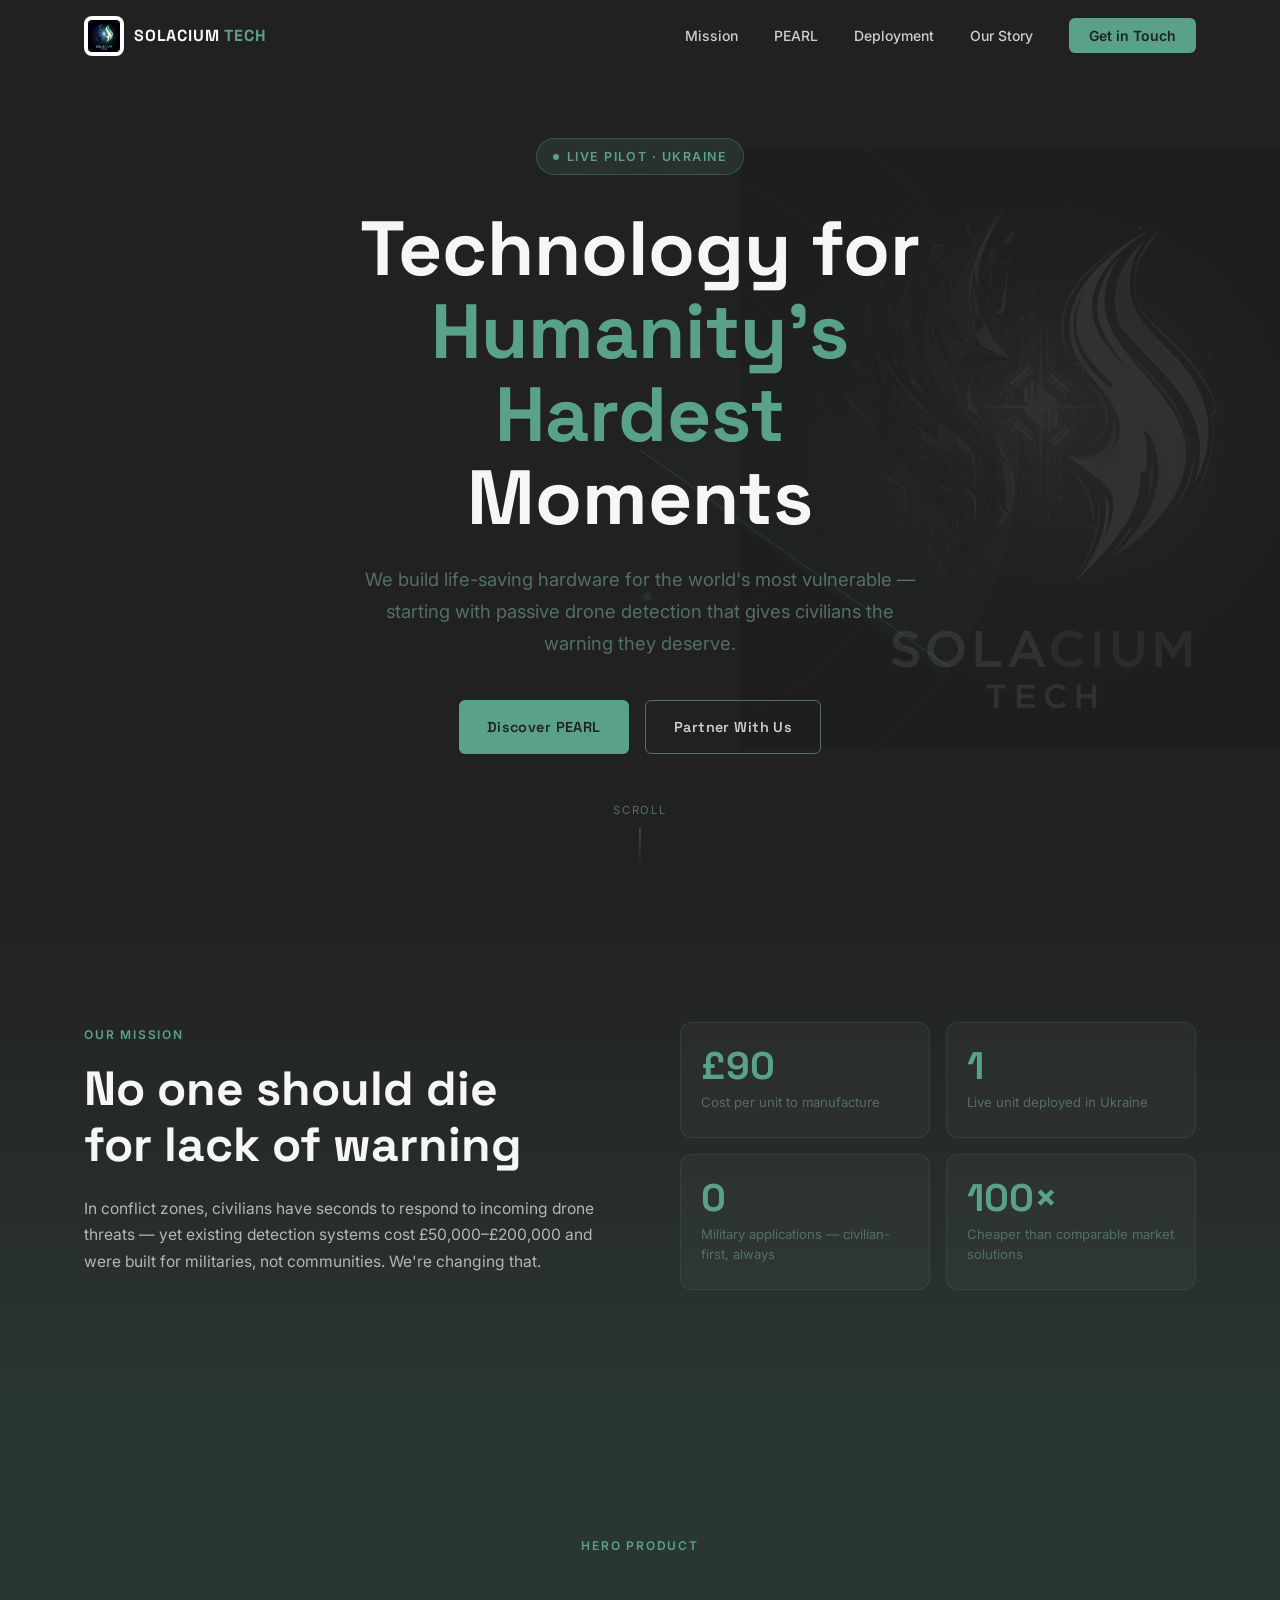
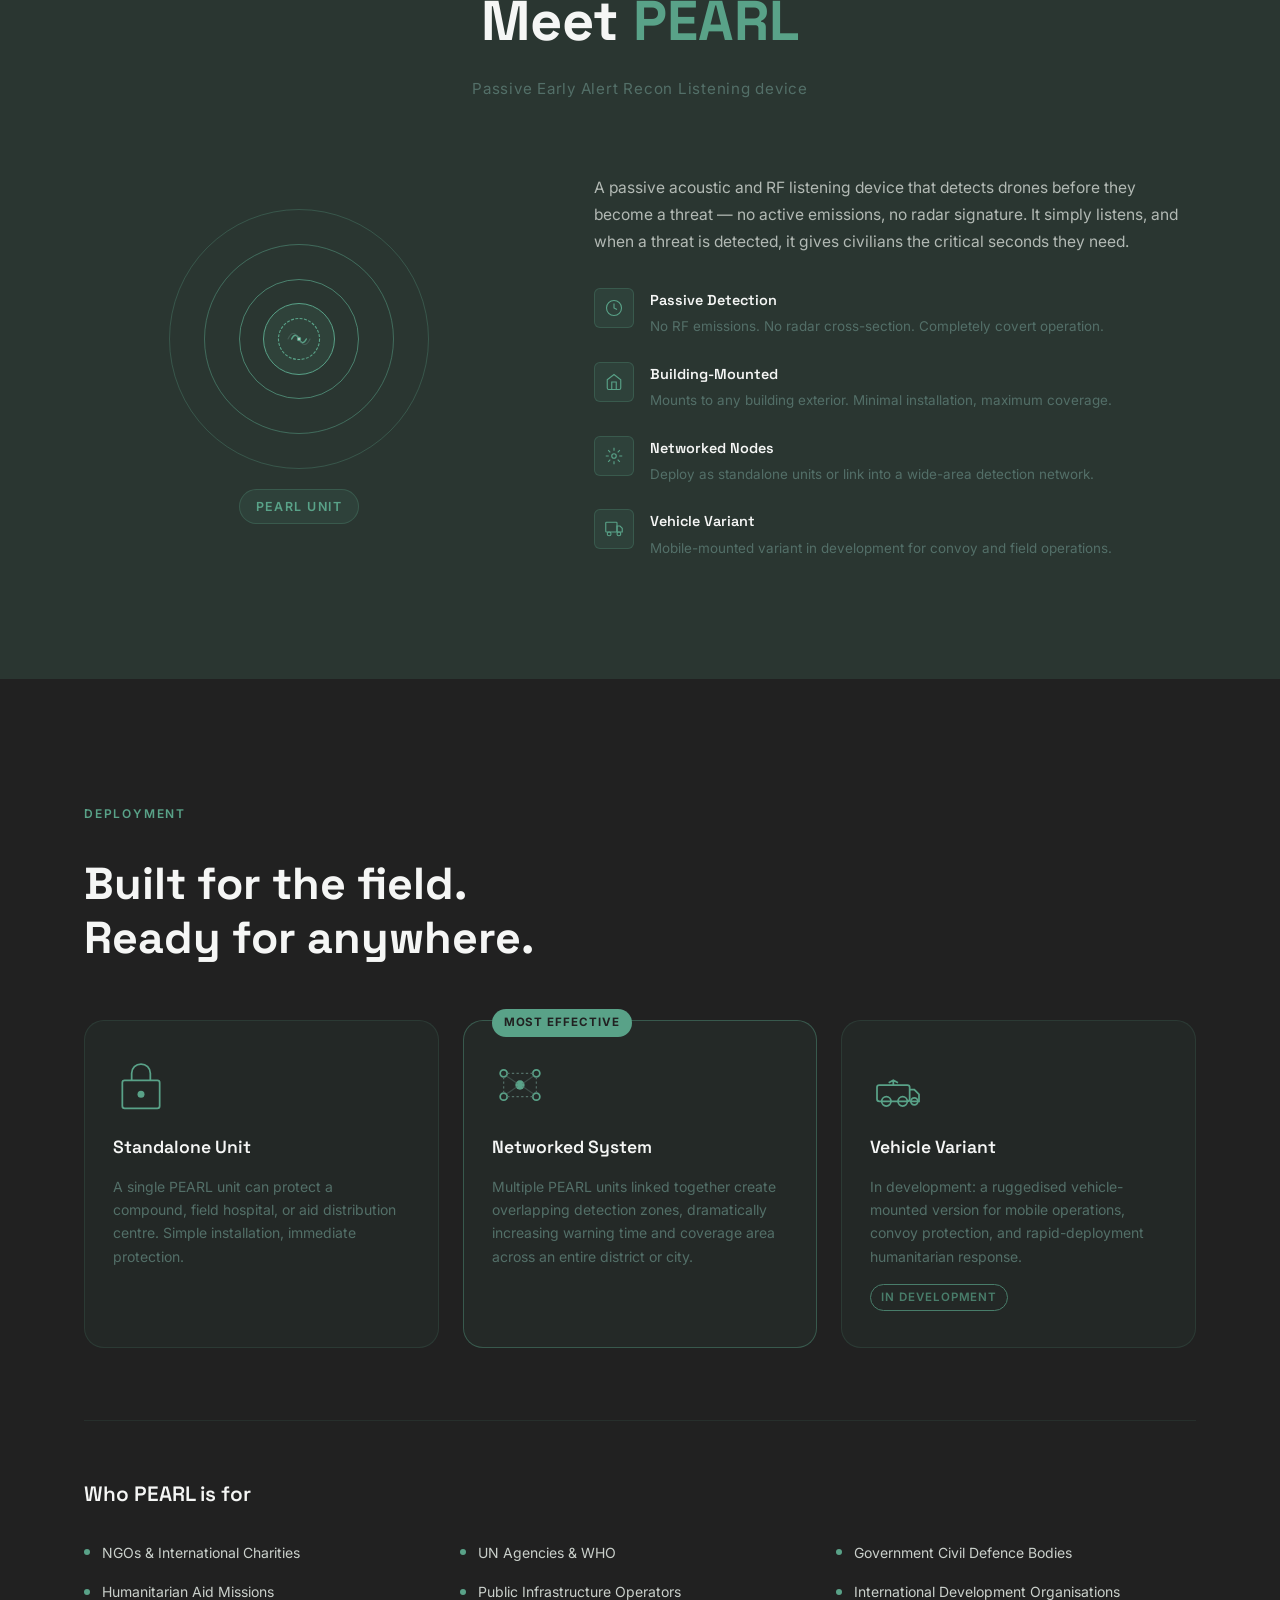
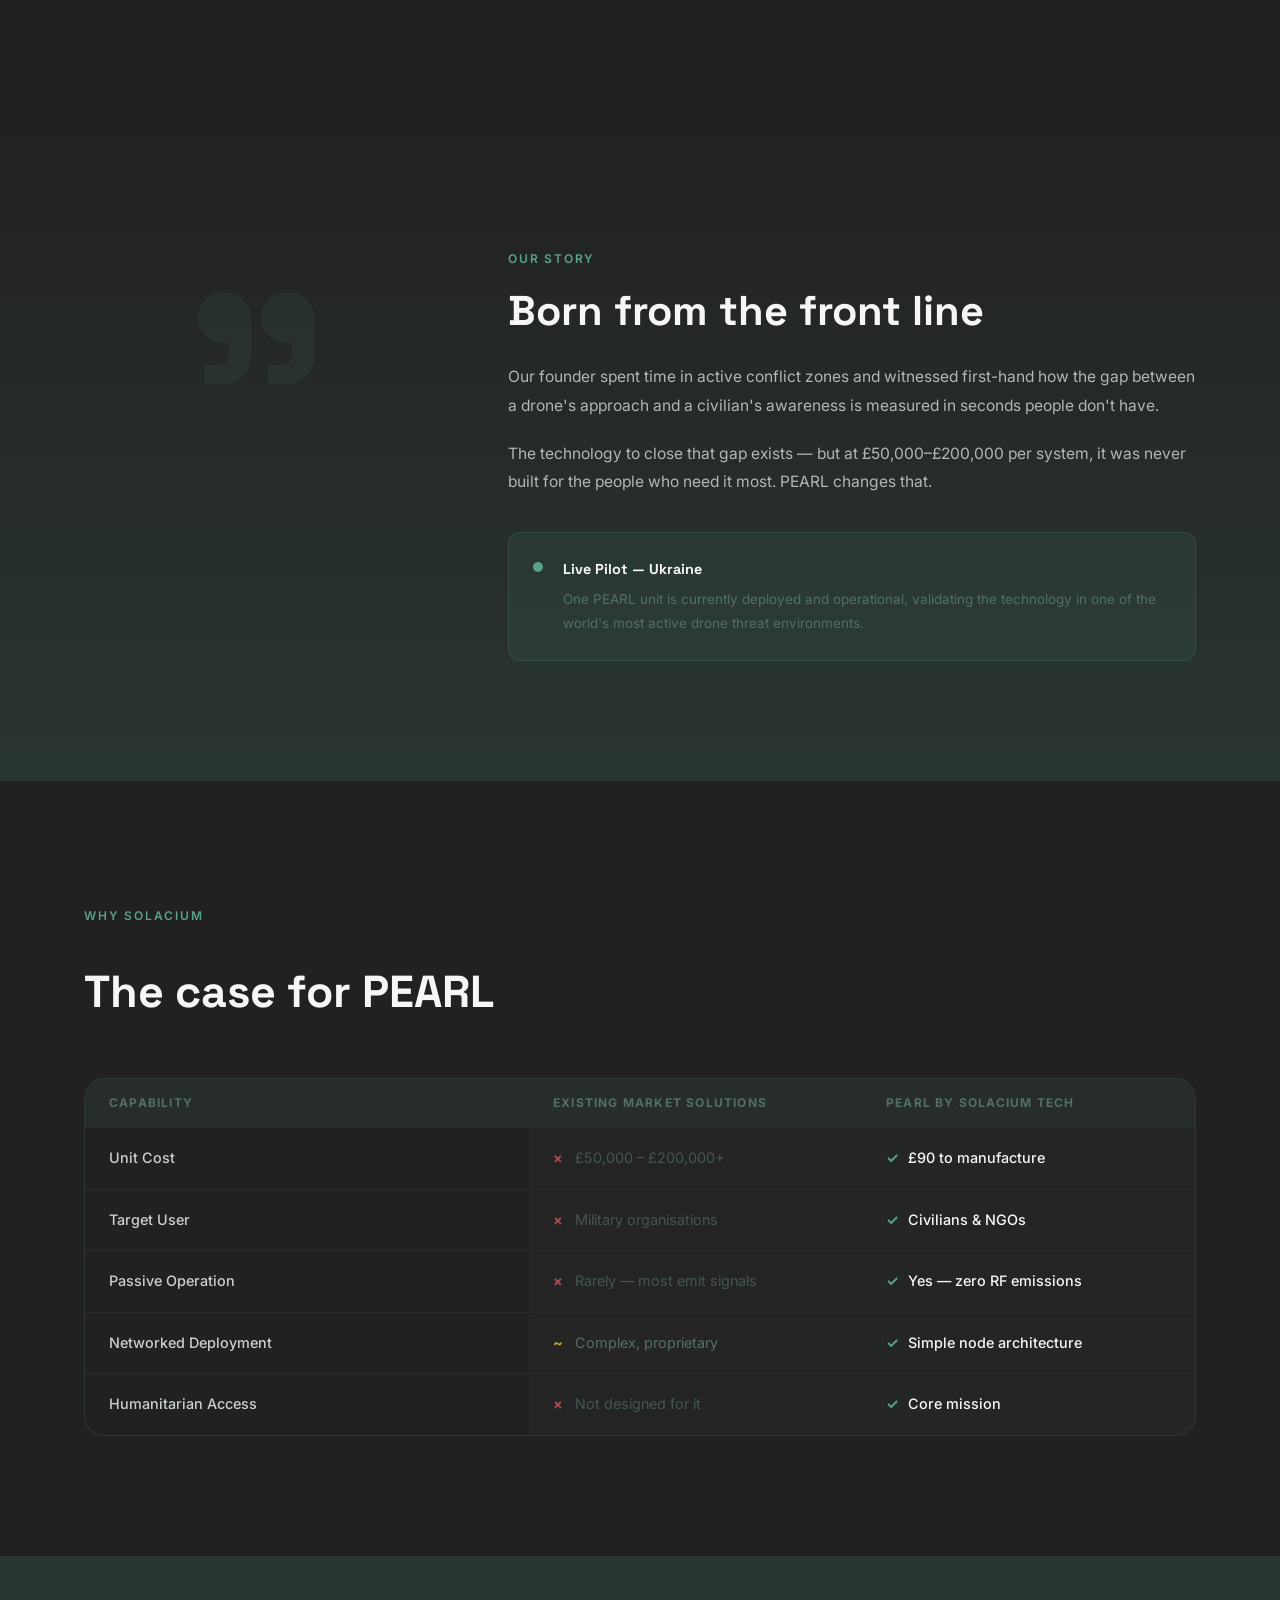
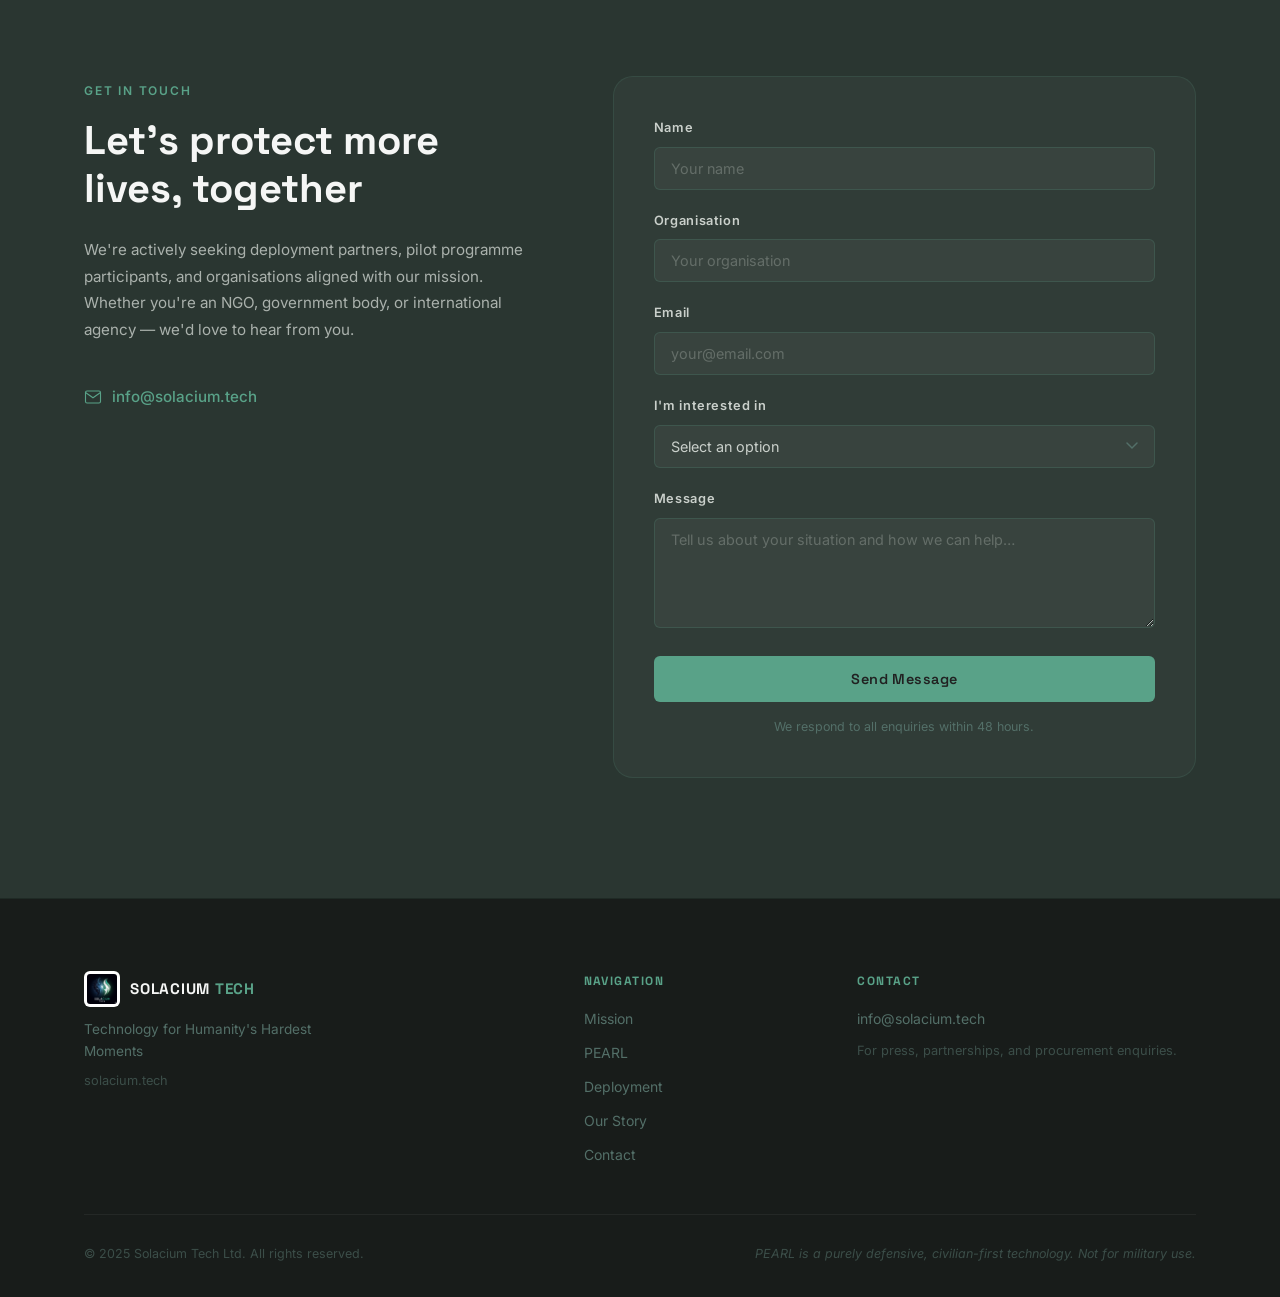
==== index.html @ c5954aeb "fix: logo white background, hero watermark, email address, reduce text - Add white padded background" ====
<!DOCTYPE html>
<html lang="en">
<head>
  <meta charset="UTF-8" />
  <meta name="viewport" content="width=device-width, initial-scale=1.0" />
  <title>Solacium Tech — Technology for Humanity's Hardest Moments</title>
  <meta name="description" content="Solacium Tech builds life-saving hardware for the world's most vulnerable. PEARL is a passive drone detection system protecting civilians in conflict zones." />
  <meta property="og:title" content="Solacium Tech — Technology for Humanity's Hardest Moments" />
  <meta property="og:description" content="PEARL: Passive Early Alert Recon Listening device. Affordable drone detection for civilian protection." />
  <meta property="og:type" content="website" />
  <link rel="preconnect" href="https://fonts.googleapis.com" />
  <link rel="preconnect" href="https://fonts.gstatic.com" crossorigin />
  <link href="https://fonts.googleapis.com/css2?family=Inter:wght@300;400;500;600;700;900&family=Space+Grotesk:wght@400;500;600;700&display=swap" rel="stylesheet" />
  <link rel="stylesheet" href="style.css" />
</head>
<body>

  <!-- Navigation -->
  <nav class="nav" id="nav">
    <div class="nav-inner">
      <a href="#" class="nav-logo">
        <img src="assets/images/Gemini_Generated_Image_bs42acbs42acbs42.png" alt="Solacium Tech" class="nav-logo-img" />
        <span class="nav-logo-text">SOLACIUM <span class="accent">TECH</span></span>
      </a>
      <ul class="nav-links">
        <li><a href="#mission">Mission</a></li>
        <li><a href="#pearl">PEARL</a></li>
        <li><a href="#deployment">Deployment</a></li>
        <li><a href="#story">Our Story</a></li>
        <li><a href="#contact" class="nav-cta">Get in Touch</a></li>
      </ul>
      <button class="nav-hamburger" id="hamburger" aria-label="Toggle navigation">
        <span></span><span></span><span></span>
      </button>
    </div>
    <div class="nav-mobile" id="navMobile">
      <a href="#mission">Mission</a>
      <a href="#pearl">PEARL</a>
      <a href="#deployment">Deployment</a>
      <a href="#story">Our Story</a>
      <a href="#contact">Get in Touch</a>
    </div>
  </nav>

  <!-- Hero -->
  <section class="hero" id="hero">
    <canvas class="radar-canvas" id="radarCanvas"></canvas>
    <img src="assets/images/Gemini_Generated_Image_bs42acbs42acbs42.png" class="hero-watermark" alt="" aria-hidden="true" />
    <div class="hero-content">
      <div class="hero-badge">Live Pilot · Ukraine</div>
      <h1 class="hero-headline">
        Technology for<br />
        <span class="hero-highlight">Humanity's Hardest</span><br />
        Moments
      </h1>
      <p class="hero-sub">
        We build life-saving hardware for the world's most vulnerable —
        starting with passive drone detection that gives civilians the warning they deserve.
      </p>
      <div class="hero-actions">
        <a href="#pearl" class="btn btn-primary">Discover PEARL</a>
        <a href="#contact" class="btn btn-ghost">Partner With Us</a>
      </div>
    </div>
    <div class="hero-scroll">
      <span>Scroll</span>
      <div class="scroll-line"></div>
    </div>
  </section>

  <!-- Mission -->
  <section class="mission" id="mission">
    <div class="container">
      <div class="mission-grid">
        <div class="mission-text">
          <span class="section-label">Our Mission</span>
          <h2>No one should die<br />for lack of warning</h2>
          <p>
            In conflict zones, civilians have seconds to respond to incoming drone threats —
            yet existing detection systems cost £50,000–£200,000 and were built for militaries,
            not communities. We're changing that.
          </p>
        </div>
        <div class="mission-stats">
          <div class="stat-card">
            <div class="stat-number">£90</div>
            <div class="stat-label">Cost per unit to manufacture</div>
          </div>
          <div class="stat-card">
            <div class="stat-number">1</div>
            <div class="stat-label">Live unit deployed in Ukraine</div>
          </div>
          <div class="stat-card">
            <div class="stat-number">0</div>
            <div class="stat-label">Military applications — civilian-first, always</div>
          </div>
          <div class="stat-card">
            <div class="stat-number">100×</div>
            <div class="stat-label">Cheaper than comparable market solutions</div>
          </div>
        </div>
      </div>
    </div>
  </section>

  <!-- PEARL Product -->
  <section class="pearl" id="pearl">
    <div class="container">
      <div class="pearl-header">
        <span class="section-label">Hero Product</span>
        <h2>Meet <span class="accent">PEARL</span></h2>
        <p class="pearl-subtitle">Passive Early Alert Recon Listening device</p>
      </div>

      <div class="pearl-showcase">
        <div class="pearl-visual">
          <div class="pearl-device">
            <div class="pearl-ring pearl-ring--1"></div>
            <div class="pearl-ring pearl-ring--2"></div>
            <div class="pearl-ring pearl-ring--3"></div>
            <div class="pearl-core">
              <svg viewBox="0 0 60 60" fill="none" xmlns="http://www.w3.org/2000/svg" class="pearl-icon">
                <circle cx="30" cy="30" r="28" stroke="#59a288" stroke-width="1.5" stroke-dasharray="4 2"/>
                <path d="M20 30 Q25 20 30 30 Q35 40 40 30" stroke="#59a288" stroke-width="2" fill="none" stroke-linecap="round"/>
                <path d="M15 30 Q22 15 30 30 Q38 45 45 30" stroke="#536f68" stroke-width="1.5" fill="none" stroke-linecap="round" opacity="0.6"/>
                <circle cx="30" cy="30" r="3" fill="#59a288"/>
                <circle cx="30" cy="30" r="1.5" fill="#cad0cb"/>
              </svg>
            </div>
          </div>
          <div class="pearl-label-tag">PEARL Unit</div>
        </div>

        <div class="pearl-info">
          <p class="pearl-description">
            A passive acoustic and RF listening device that detects drones before they become a threat —
            no active emissions, no radar signature. It simply listens, and when a threat is detected,
            it gives civilians the critical seconds they need.
          </p>

          <div class="pearl-features">
            <div class="feature">
              <div class="feature-icon">
                <svg viewBox="0 0 24 24" fill="none" stroke="currentColor" stroke-width="1.5">
                  <path d="M12 2a10 10 0 100 20A10 10 0 0012 2z"/>
                  <path d="M12 6v6l4 2"/>
                </svg>
              </div>
              <div>
                <h4>Passive Detection</h4>
                <p>No RF emissions. No radar cross-section. Completely covert operation.</p>
              </div>
            </div>
            <div class="feature">
              <div class="feature-icon">
                <svg viewBox="0 0 24 24" fill="none" stroke="currentColor" stroke-width="1.5">
                  <path d="M3 9l9-7 9 7v11a2 2 0 01-2 2H5a2 2 0 01-2-2z"/>
                  <polyline points="9,22 9,12 15,12 15,22"/>
                </svg>
              </div>
              <div>
                <h4>Building-Mounted</h4>
                <p>Mounts to any building exterior. Minimal installation, maximum coverage.</p>
              </div>
            </div>
            <div class="feature">
              <div class="feature-icon">
                <svg viewBox="0 0 24 24" fill="none" stroke="currentColor" stroke-width="1.5">
                  <circle cx="12" cy="12" r="3"/>
                  <path d="M12 1v4M12 19v4M4.22 4.22l2.83 2.83M16.95 16.95l2.83 2.83M1 12h4M19 12h4M4.22 19.78l2.83-2.83M16.95 7.05l2.83-2.83"/>
                </svg>
              </div>
              <div>
                <h4>Networked Nodes</h4>
                <p>Deploy as standalone units or link into a wide-area detection network.</p>
              </div>
            </div>
            <div class="feature">
              <div class="feature-icon">
                <svg viewBox="0 0 24 24" fill="none" stroke="currentColor" stroke-width="1.5">
                  <rect x="1" y="3" width="15" height="13" rx="1"/>
                  <path d="M16 8h4l3 3v5h-7V8z"/>
                  <circle cx="5.5" cy="18.5" r="2.5"/>
                  <circle cx="18.5" cy="18.5" r="2.5"/>
                </svg>
              </div>
              <div>
                <h4>Vehicle Variant</h4>
                <p>Mobile-mounted variant in development for convoy and field operations.</p>
              </div>
            </div>
          </div>
        </div>
      </div>
    </div>
  </section>

  <!-- Deployment -->
  <section class="deployment" id="deployment">
    <div class="container">
      <span class="section-label">Deployment</span>
      <h2>Built for the field.<br />Ready for anywhere.</h2>

      <div class="deployment-grid">
        <div class="deploy-card">
          <div class="deploy-icon">
            <svg viewBox="0 0 48 48" fill="none" xmlns="http://www.w3.org/2000/svg">
              <rect x="8" y="20" width="32" height="24" rx="2" stroke="#59a288" stroke-width="1.5"/>
              <path d="M16 20V14a8 8 0 1116 0v6" stroke="#59a288" stroke-width="1.5"/>
              <circle cx="24" cy="32" r="3" fill="#59a288"/>
            </svg>
          </div>
          <h3>Standalone Unit</h3>
          <p>A single PEARL unit can protect a compound, field hospital, or aid distribution centre. Simple installation, immediate protection.</p>
        </div>

        <div class="deploy-card deploy-card--featured">
          <div class="deploy-badge">Most Effective</div>
          <div class="deploy-icon">
            <svg viewBox="0 0 48 48" fill="none" xmlns="http://www.w3.org/2000/svg">
              <circle cx="24" cy="24" r="4" fill="#59a288"/>
              <circle cx="10" cy="14" r="3" stroke="#59a288" stroke-width="1.5"/>
              <circle cx="38" cy="14" r="3" stroke="#59a288" stroke-width="1.5"/>
              <circle cx="10" cy="34" r="3" stroke="#59a288" stroke-width="1.5"/>
              <circle cx="38" cy="34" r="3" stroke="#59a288" stroke-width="1.5"/>
              <path d="M13 14h10M25 14h10M13 34h10M25 34h10M10 17v14M38 17v14" stroke="#536f68" stroke-width="1" stroke-dasharray="2 2"/>
              <path d="M12 16l10 7M26 25l10 7M12 32l10-7M26 23l10-7" stroke="#536f68" stroke-width="1" opacity="0.5"/>
            </svg>
          </div>
          <h3>Networked System</h3>
          <p>Multiple PEARL units linked together create overlapping detection zones, dramatically increasing warning time and coverage area across an entire district or city.</p>
        </div>

        <div class="deploy-card">
          <div class="deploy-icon">
            <svg viewBox="0 0 48 48" fill="none" xmlns="http://www.w3.org/2000/svg">
              <rect x="6" y="24" width="28" height="14" rx="2" stroke="#59a288" stroke-width="1.5"/>
              <circle cx="14" cy="38" r="4" stroke="#59a288" stroke-width="1.5"/>
              <circle cx="28" cy="38" r="4" stroke="#59a288" stroke-width="1.5"/>
              <path d="M34 28h4l4 4v6h-8" stroke="#59a288" stroke-width="1.5"/>
              <circle cx="38" cy="38" r="3" stroke="#59a288" stroke-width="1.5"/>
              <path d="M20 24v-4M24 22l-4-2-4 2" stroke="#59a288" stroke-width="1.5"/>
            </svg>
          </div>
          <h3>Vehicle Variant</h3>
          <p>In development: a ruggedised vehicle-mounted version for mobile operations, convoy protection, and rapid-deployment humanitarian response.</p>
          <span class="deploy-status">In Development</span>
        </div>
      </div>

      <div class="who-for">
        <h3>Who PEARL is for</h3>
        <div class="audience-grid">
          <div class="audience-item">
            <div class="audience-dot"></div>
            <span>NGOs & International Charities</span>
          </div>
          <div class="audience-item">
            <div class="audience-dot"></div>
            <span>UN Agencies & WHO</span>
          </div>
          <div class="audience-item">
            <div class="audience-dot"></div>
            <span>Government Civil Defence Bodies</span>
          </div>
          <div class="audience-item">
            <div class="audience-dot"></div>
            <span>Humanitarian Aid Missions</span>
          </div>
          <div class="audience-item">
            <div class="audience-dot"></div>
            <span>Public Infrastructure Operators</span>
          </div>
          <div class="audience-item">
            <div class="audience-dot"></div>
            <span>International Development Organisations</span>
          </div>
        </div>
      </div>
    </div>
  </section>

  <!-- Story -->
  <section class="story" id="story">
    <div class="container">
      <div class="story-grid">
        <div class="story-visual">
          <div class="story-quote-mark">"</div>
        </div>
        <div class="story-text">
          <span class="section-label">Our Story</span>
          <h2>Born from the front line</h2>
          <p>
            Our founder spent time in active conflict zones and witnessed first-hand how the gap between
            a drone's approach and a civilian's awareness is measured in seconds people don't have.
          </p>
          <p>
            The technology to close that gap exists — but at £50,000–£200,000 per system, it was
            never built for the people who need it most. PEARL changes that.
          </p>
          <div class="story-pilot">
            <div class="pilot-dot"></div>
            <div>
              <strong>Live Pilot — Ukraine</strong>
              <p>One PEARL unit is currently deployed and operational, validating the technology in one of the world's most active drone threat environments.</p>
            </div>
          </div>
        </div>
      </div>
    </div>
  </section>

  <!-- Why Solacium -->
  <section class="why" id="why">
    <div class="container">
      <div class="why-header">
        <span class="section-label">Why Solacium</span>
        <h2>The case for PEARL</h2>
      </div>
      <div class="comparison-table">
        <div class="comparison-row comparison-row--header">
          <div>Capability</div>
          <div class="col-them">Existing Market Solutions</div>
          <div class="col-us">PEARL by Solacium Tech</div>
        </div>
        <div class="comparison-row">
          <div>Unit Cost</div>
          <div class="col-them neg">£50,000 – £200,000+</div>
          <div class="col-us pos">£90 to manufacture</div>
        </div>
        <div class="comparison-row">
          <div>Target User</div>
          <div class="col-them neg">Military organisations</div>
          <div class="col-us pos">Civilians & NGOs</div>
        </div>
        <div class="comparison-row">
          <div>Passive Operation</div>
          <div class="col-them neg">Rarely — most emit signals</div>
          <div class="col-us pos">Yes — zero RF emissions</div>
        </div>
        <div class="comparison-row">
          <div>Networked Deployment</div>
          <div class="col-them mid">Complex, proprietary</div>
          <div class="col-us pos">Simple node architecture</div>
        </div>
        <div class="comparison-row">
          <div>Humanitarian Access</div>
          <div class="col-them neg">Not designed for it</div>
          <div class="col-us pos">Core mission</div>
        </div>
      </div>
    </div>
  </section>

  <!-- Contact -->
  <section class="contact" id="contact">
    <div class="container">
      <div class="contact-grid">
        <div class="contact-info">
          <span class="section-label">Get in Touch</span>
          <h2>Let's protect more lives, together</h2>
          <p>
            We're actively seeking deployment partners, pilot programme participants, and
            organisations aligned with our mission. Whether you're an NGO, government body,
            or international agency — we'd love to hear from you.
          </p>
          <a href="mailto:info@solacium.tech" class="contact-email">
            <svg viewBox="0 0 24 24" fill="none" stroke="currentColor" stroke-width="1.5">
              <path d="M4 4h16c1.1 0 2 .9 2 2v12c0 1.1-.9 2-2 2H4c-1.1 0-2-.9-2-2V6c0-1.1.9-2 2-2z"/>
              <polyline points="22,6 12,13 2,6"/>
            </svg>
            info@solacium.tech
          </a>
        </div>
        <form class="contact-form" id="contactForm" action="https://formspree.io/f/xvzwwbzd" method="POST">
          <div class="form-group">
            <label for="name">Name</label>
            <input type="text" id="name" name="name" placeholder="Your name" required />
          </div>
          <div class="form-group">
            <label for="org">Organisation</label>
            <input type="text" id="org" name="org" placeholder="Your organisation" />
          </div>
          <div class="form-group">
            <label for="email">Email</label>
            <input type="email" id="email" name="email" placeholder="your@email.com" required />
          </div>
          <div class="form-group">
            <label for="interest">I'm interested in</label>
            <select id="interest" name="interest">
              <option value="">Select an option</option>
              <option value="pilot">Running a pilot programme</option>
              <option value="procurement">Procurement / bulk order</option>
              <option value="partnership">Strategic partnership</option>
              <option value="media">Press / media enquiry</option>
              <option value="investor">Investment opportunity</option>
              <option value="other">Other</option>
            </select>
          </div>
          <div class="form-group">
            <label for="message">Message</label>
            <textarea id="message" name="message" rows="4" placeholder="Tell us about your situation and how we can help…"></textarea>
          </div>
          <button type="submit" class="btn btn-primary btn-full">Send Message</button>
          <p class="form-note">We respond to all enquiries within 48 hours.</p>
        </form>
      </div>
    </div>
  </section>

  <!-- Footer -->
  <footer class="footer">
    <div class="container">
      <div class="footer-grid">
        <div class="footer-brand">
          <div class="footer-logo">
            <img src="assets/images/Gemini_Generated_Image_bs42acbs42acbs42.png" alt="Solacium Tech" class="footer-logo-img" />
            <span>SOLACIUM <span class="accent">TECH</span></span>
          </div>
          <p>Technology for Humanity's Hardest Moments</p>
          <p class="footer-address">solacium.tech</p>
        </div>
        <div class="footer-links">
          <h4>Navigation</h4>
          <a href="#mission">Mission</a>
          <a href="#pearl">PEARL</a>
          <a href="#deployment">Deployment</a>
          <a href="#story">Our Story</a>
          <a href="#contact">Contact</a>
        </div>
        <div class="footer-contact-info">
          <h4>Contact</h4>
          <a href="mailto:info@solacium.tech">info@solacium.tech</a>
          <p class="footer-note">For press, partnerships, and procurement enquiries.</p>
        </div>
      </div>
      <div class="footer-bottom">
        <p>© 2025 Solacium Tech Ltd. All rights reserved.</p>
        <p class="footer-disclaimer">PEARL is a purely defensive, civilian-first technology. Not for military use.</p>
      </div>
    </div>
  </footer>

  <script src="script.js"></script>
</body>
</html>
---- style.css ----
/* ============================================================
   SOLACIUM TECH — Main Stylesheet
   Colour palette:
     --dark:    #212121
     --forest:  #2a3631
     --teal:    #536f68
     --mist:    #cad0cb
     --green:   #59a288
   ============================================================ */

*, *::before, *::after {
  box-sizing: border-box;
  margin: 0;
  padding: 0;
}

:root {
  --dark:    #212121;
  --forest:  #2a3631;
  --teal:    #536f68;
  --mist:    #cad0cb;
  --green:   #59a288;
  --white:   #f5f6f5;

  --font-heading: 'Space Grotesk', sans-serif;
  --font-body:    'Inter', sans-serif;

  --radius-sm:  6px;
  --radius-md:  12px;
  --radius-lg:  20px;

  --nav-height: 72px;
  --section-gap: 120px;
}

html {
  scroll-behavior: smooth;
  font-size: 16px;
}

body {
  font-family: var(--font-body);
  background-color: var(--dark);
  color: var(--mist);
  line-height: 1.7;
  overflow-x: hidden;
}

a {
  color: inherit;
  text-decoration: none;
}

img {
  max-width: 100%;
  display: block;
}

/* ── Utilities ────────────────────────────────────── */

.container {
  width: 100%;
  max-width: 1160px;
  margin: 0 auto;
  padding: 0 24px;
}

.accent {
  color: var(--green);
}

.section-label {
  display: inline-block;
  font-size: 0.75rem;
  font-weight: 600;
  letter-spacing: 0.15em;
  text-transform: uppercase;
  color: var(--green);
  margin-bottom: 16px;
}

.btn {
  display: inline-flex;
  align-items: center;
  justify-content: center;
  padding: 14px 28px;
  border-radius: var(--radius-sm);
  font-family: var(--font-heading);
  font-size: 0.9rem;
  font-weight: 600;
  letter-spacing: 0.03em;
  cursor: pointer;
  transition: all 0.25s ease;
  border: none;
  text-decoration: none;
  white-space: nowrap;
}

.btn-primary {
  background: var(--green);
  color: var(--dark);
}

.btn-primary:hover {
  background: #6ab89a;
  transform: translateY(-1px);
  box-shadow: 0 8px 24px rgba(89, 162, 136, 0.35);
}

.btn-ghost {
  background: transparent;
  color: var(--mist);
  border: 1.5px solid var(--teal);
}

.btn-ghost:hover {
  border-color: var(--green);
  color: var(--green);
  transform: translateY(-1px);
}

.btn-full {
  width: 100%;
}

/* ── Navigation ───────────────────────────────────── */

.nav {
  position: fixed;
  top: 0;
  left: 0;
  right: 0;
  z-index: 100;
  height: var(--nav-height);
  transition: background 0.3s ease, box-shadow 0.3s ease;
}

.nav.scrolled {
  background: rgba(33, 33, 33, 0.95);
  backdrop-filter: blur(12px);
  -webkit-backdrop-filter: blur(12px);
  box-shadow: 0 1px 0 rgba(89, 162, 136, 0.15);
}

.nav-inner {
  max-width: 1160px;
  margin: 0 auto;
  padding: 0 24px;
  height: 100%;
  display: flex;
  align-items: center;
  justify-content: space-between;
}

.nav-logo {
  display: flex;
  align-items: center;
  gap: 10px;
  font-family: var(--font-heading);
  font-weight: 700;
  font-size: 1rem;
  letter-spacing: 0.05em;
  color: var(--white);
}

.nav-logo-img {
  width: 40px;
  height: 40px;
  object-fit: contain;
  border-radius: 8px;
  background: #ffffff;
  padding: 4px;
}

.nav-links {
  display: flex;
  align-items: center;
  gap: 36px;
  list-style: none;
}

.nav-links a {
  font-size: 0.875rem;
  font-weight: 500;
  color: var(--mist);
  transition: color 0.2s;
}

.nav-links a:hover {
  color: var(--green);
}

.nav-cta {
  background: var(--green) !important;
  color: var(--dark) !important;
  padding: 9px 20px;
  border-radius: var(--radius-sm);
  font-weight: 600 !important;
  transition: background 0.2s, transform 0.2s !important;
}

.nav-cta:hover {
  background: #6ab89a !important;
  transform: translateY(-1px) !important;
}

.nav-hamburger {
  display: none;
  flex-direction: column;
  gap: 5px;
  background: none;
  border: none;
  cursor: pointer;
  padding: 4px;
}

.nav-hamburger span {
  display: block;
  width: 24px;
  height: 2px;
  background: var(--mist);
  border-radius: 2px;
  transition: all 0.3s;
}

.nav-mobile {
  display: none;
  flex-direction: column;
  background: rgba(33, 33, 33, 0.98);
  backdrop-filter: blur(12px);
  padding: 16px 24px 24px;
  gap: 4px;
  border-bottom: 1px solid rgba(89, 162, 136, 0.2);
}

.nav-mobile.open {
  display: flex;
}

.nav-mobile a {
  padding: 12px 0;
  font-size: 0.95rem;
  font-weight: 500;
  color: var(--mist);
  border-bottom: 1px solid rgba(255,255,255,0.06);
  transition: color 0.2s;
}

.nav-mobile a:hover {
  color: var(--green);
}

/* ── Hero ─────────────────────────────────────────── */

.hero {
  position: relative;
  min-height: 100vh;
  display: flex;
  align-items: center;
  overflow: hidden;
  padding: var(--nav-height) 24px 80px;
}

.radar-canvas {
  position: absolute;
  top: 0;
  left: 0;
  width: 100%;
  height: 100%;
  opacity: 0.18;
}

.hero-watermark {
  position: absolute;
  right: -60px;
  top: 50%;
  transform: translateY(-50%);
  width: min(600px, 70vw);
  height: auto;
  opacity: 0.07;
  pointer-events: none;
  user-select: none;
  filter: grayscale(1);
}

.hero-content {
  position: relative;
  z-index: 2;
  max-width: 720px;
  margin: 0 auto;
  text-align: center;
}

.hero-badge {
  display: inline-flex;
  align-items: center;
  gap: 8px;
  background: rgba(89, 162, 136, 0.12);
  border: 1px solid rgba(89, 162, 136, 0.35);
  color: var(--green);
  font-size: 0.78rem;
  font-weight: 600;
  letter-spacing: 0.12em;
  text-transform: uppercase;
  padding: 7px 16px;
  border-radius: 100px;
  margin-bottom: 32px;
  animation: fadeInDown 0.8s ease both;
}

.hero-badge::before {
  content: '';
  width: 6px;
  height: 6px;
  background: var(--green);
  border-radius: 50%;
  animation: pulse 2s infinite;
}

@keyframes pulse {
  0%, 100% { opacity: 1; transform: scale(1); }
  50%       { opacity: 0.5; transform: scale(1.4); }
}

.hero-headline {
  font-family: var(--font-heading);
  font-size: clamp(2.8rem, 6vw, 5rem);
  font-weight: 700;
  line-height: 1.08;
  color: var(--white);
  margin-bottom: 24px;
  animation: fadeInUp 0.8s ease 0.1s both;
}

.hero-highlight {
  color: var(--green);
  position: relative;
}

.hero-sub {
  font-size: clamp(1rem, 2vw, 1.15rem);
  color: var(--teal);
  max-width: 560px;
  margin: 0 auto 40px;
  line-height: 1.75;
  animation: fadeInUp 0.8s ease 0.2s both;
}

.hero-actions {
  display: flex;
  gap: 16px;
  justify-content: center;
  flex-wrap: wrap;
  animation: fadeInUp 0.8s ease 0.3s both;
}

.hero-scroll {
  position: absolute;
  bottom: 32px;
  left: 50%;
  transform: translateX(-50%);
  display: flex;
  flex-direction: column;
  align-items: center;
  gap: 8px;
  font-size: 0.7rem;
  letter-spacing: 0.15em;
  text-transform: uppercase;
  color: var(--teal);
  opacity: 0.6;
  animation: fadeIn 1.5s ease 1s both;
}

.scroll-line {
  width: 1px;
  height: 40px;
  background: linear-gradient(to bottom, var(--teal), transparent);
  animation: scrollBounce 2s ease-in-out infinite;
}

@keyframes scrollBounce {
  0%, 100% { transform: scaleY(1); transform-origin: top; }
  50%       { transform: scaleY(0.6); transform-origin: top; }
}

/* ── Mission ──────────────────────────────────────── */

.mission {
  padding: var(--section-gap) 0;
  background: linear-gradient(180deg, var(--dark) 0%, var(--forest) 100%);
}

.mission-grid {
  display: grid;
  grid-template-columns: 1fr 1fr;
  gap: 80px;
  align-items: center;
}

.mission-text h2 {
  font-family: var(--font-heading);
  font-size: clamp(2rem, 4vw, 3rem);
  font-weight: 700;
  line-height: 1.15;
  color: var(--white);
  margin-bottom: 24px;
}

.mission-text p {
  color: var(--mist);
  opacity: 0.85;
  margin-bottom: 16px;
  font-size: 0.975rem;
}

.mission-stats {
  display: grid;
  grid-template-columns: 1fr 1fr;
  gap: 16px;
}

.stat-card {
  background: rgba(255,255,255,0.03);
  border: 1px solid rgba(89, 162, 136, 0.15);
  border-radius: var(--radius-md);
  padding: 24px 20px;
  transition: border-color 0.3s, transform 0.3s;
}

.stat-card:hover {
  border-color: rgba(89, 162, 136, 0.4);
  transform: translateY(-2px);
}

.stat-card--wide {
  grid-column: 1 / -1;
}

.stat-number {
  font-family: var(--font-heading);
  font-size: 2.4rem;
  font-weight: 700;
  color: var(--green);
  line-height: 1;
  margin-bottom: 8px;
}

.stat-label {
  font-size: 0.82rem;
  color: var(--teal);
  line-height: 1.5;
}

/* ── PEARL ────────────────────────────────────────── */

.pearl {
  padding: var(--section-gap) 0;
  background: var(--forest);
}

.pearl-header {
  text-align: center;
  margin-bottom: 72px;
}

.pearl-header h2 {
  font-family: var(--font-heading);
  font-size: clamp(2.2rem, 4.5vw, 3.5rem);
  font-weight: 700;
  color: var(--white);
  margin-bottom: 8px;
}

.pearl-subtitle {
  font-size: 0.95rem;
  color: var(--teal);
  letter-spacing: 0.05em;
}

.pearl-showcase {
  display: grid;
  grid-template-columns: 1fr 1.4fr;
  gap: 80px;
  align-items: center;
}

/* Pearl device animation */

.pearl-visual {
  display: flex;
  flex-direction: column;
  align-items: center;
  gap: 20px;
}

.pearl-device {
  position: relative;
  width: 260px;
  height: 260px;
  display: flex;
  align-items: center;
  justify-content: center;
}

.pearl-ring {
  position: absolute;
  border-radius: 50%;
  border: 1px solid rgba(89, 162, 136, 0.3);
  animation: pearlPulse 3s ease-in-out infinite;
}

.pearl-ring--1 { width: 260px; height: 260px; animation-delay: 0s; }
.pearl-ring--2 { width: 190px; height: 190px; animation-delay: 0.5s; border-color: rgba(89, 162, 136, 0.5); }
.pearl-ring--3 { width: 120px; height: 120px; animation-delay: 1s; border-color: rgba(89, 162, 136, 0.7); }

@keyframes pearlPulse {
  0%, 100% { opacity: 0.4; transform: scale(1); }
  50%       { opacity: 0.8; transform: scale(1.03); }
}

.pearl-core {
  width: 72px;
  height: 72px;
  background: rgba(89, 162, 136, 0.1);
  border: 1.5px solid var(--green);
  border-radius: 50%;
  display: flex;
  align-items: center;
  justify-content: center;
  position: relative;
  z-index: 2;
}

.pearl-icon {
  width: 44px;
  height: 44px;
}

.pearl-label-tag {
  font-size: 0.78rem;
  letter-spacing: 0.12em;
  text-transform: uppercase;
  color: var(--green);
  font-weight: 600;
  background: rgba(89, 162, 136, 0.1);
  border: 1px solid rgba(89, 162, 136, 0.25);
  padding: 6px 16px;
  border-radius: 100px;
}

.pearl-description {
  font-size: 0.975rem;
  color: var(--mist);
  opacity: 0.85;
  margin-bottom: 20px;
  line-height: 1.75;
}

.pearl-features {
  display: flex;
  flex-direction: column;
  gap: 24px;
  margin-top: 32px;
}

.feature {
  display: flex;
  gap: 16px;
  align-items: flex-start;
}

.feature-icon {
  width: 40px;
  height: 40px;
  min-width: 40px;
  background: rgba(89, 162, 136, 0.1);
  border: 1px solid rgba(89, 162, 136, 0.25);
  border-radius: var(--radius-sm);
  display: flex;
  align-items: center;
  justify-content: center;
  color: var(--green);
}

.feature-icon svg {
  width: 18px;
  height: 18px;
}

.feature h4 {
  font-family: var(--font-heading);
  font-size: 0.9rem;
  font-weight: 600;
  color: var(--white);
  margin-bottom: 4px;
}

.feature p {
  font-size: 0.84rem;
  color: var(--teal);
  line-height: 1.6;
}

/* ── Deployment ───────────────────────────────────── */

.deployment {
  padding: var(--section-gap) 0;
  background: var(--dark);
}

.deployment h2 {
  font-family: var(--font-heading);
  font-size: clamp(2rem, 4vw, 2.8rem);
  font-weight: 700;
  color: var(--white);
  margin-bottom: 56px;
  line-height: 1.2;
  margin-top: 16px;
}

.deployment-grid {
  display: grid;
  grid-template-columns: repeat(3, 1fr);
  gap: 24px;
  margin-bottom: 72px;
}

.deploy-card {
  background: rgba(42, 54, 49, 0.4);
  border: 1px solid rgba(89, 162, 136, 0.15);
  border-radius: var(--radius-lg);
  padding: 36px 28px;
  position: relative;
  transition: border-color 0.3s, transform 0.3s;
}

.deploy-card:hover {
  border-color: rgba(89, 162, 136, 0.4);
  transform: translateY(-4px);
}

.deploy-card--featured {
  border-color: rgba(89, 162, 136, 0.4);
  background: rgba(89, 162, 136, 0.06);
}

.deploy-badge {
  position: absolute;
  top: -12px;
  left: 28px;
  background: var(--green);
  color: var(--dark);
  font-size: 0.72rem;
  font-weight: 700;
  letter-spacing: 0.08em;
  text-transform: uppercase;
  padding: 4px 12px;
  border-radius: 100px;
}

.deploy-icon {
  width: 56px;
  height: 56px;
  margin-bottom: 20px;
}

.deploy-icon svg {
  width: 100%;
  height: 100%;
}

.deploy-card h3 {
  font-family: var(--font-heading);
  font-size: 1.1rem;
  font-weight: 600;
  color: var(--white);
  margin-bottom: 12px;
}

.deploy-card p {
  font-size: 0.875rem;
  color: var(--teal);
  line-height: 1.65;
}

.deploy-status {
  display: inline-block;
  margin-top: 16px;
  font-size: 0.72rem;
  font-weight: 600;
  letter-spacing: 0.08em;
  text-transform: uppercase;
  color: var(--green);
  opacity: 0.7;
  border: 1px solid currentColor;
  padding: 3px 10px;
  border-radius: 100px;
}

/* Who For */

.who-for {
  padding-top: 56px;
  border-top: 1px solid rgba(89, 162, 136, 0.1);
}

.who-for h3 {
  font-family: var(--font-heading);
  font-size: 1.3rem;
  font-weight: 600;
  color: var(--white);
  margin-bottom: 28px;
}

.audience-grid {
  display: grid;
  grid-template-columns: repeat(3, 1fr);
  gap: 16px;
}

.audience-item {
  display: flex;
  align-items: center;
  gap: 12px;
  font-size: 0.875rem;
  color: var(--mist);
}

.audience-dot {
  width: 6px;
  height: 6px;
  min-width: 6px;
  background: var(--green);
  border-radius: 50%;
}

/* ── Story ────────────────────────────────────────── */

.story {
  padding: var(--section-gap) 0;
  background: linear-gradient(180deg, var(--dark) 0%, var(--forest) 100%);
}

.story-grid {
  display: grid;
  grid-template-columns: 1fr 2fr;
  gap: 80px;
  align-items: start;
}

.story-visual {
  position: relative;
  display: flex;
  align-items: center;
  justify-content: center;
  padding-top: 40px;
}

.story-quote-mark {
  font-family: var(--font-heading);
  font-size: 18rem;
  line-height: 0.8;
  color: var(--green);
  opacity: 0.08;
  user-select: none;
  font-weight: 900;
}

.story-text h2 {
  font-family: var(--font-heading);
  font-size: clamp(1.8rem, 3.5vw, 2.6rem);
  font-weight: 700;
  color: var(--white);
  margin-bottom: 28px;
  line-height: 1.2;
}

.story-text p {
  font-size: 0.975rem;
  color: var(--mist);
  opacity: 0.85;
  line-height: 1.8;
  margin-bottom: 20px;
}

.story-pilot {
  display: flex;
  gap: 20px;
  align-items: flex-start;
  background: rgba(89, 162, 136, 0.08);
  border: 1px solid rgba(89, 162, 136, 0.2);
  border-radius: var(--radius-md);
  padding: 24px;
  margin-top: 36px;
}

.pilot-dot {
  width: 10px;
  height: 10px;
  min-width: 10px;
  background: var(--green);
  border-radius: 50%;
  margin-top: 5px;
  animation: pulse 2s infinite;
}

.story-pilot strong {
  display: block;
  font-family: var(--font-heading);
  font-size: 0.9rem;
  color: var(--white);
  margin-bottom: 6px;
}

.story-pilot p {
  font-size: 0.84rem;
  color: var(--teal);
  margin: 0;
  opacity: 1;
}

/* ── Why / Comparison ─────────────────────────────── */

.why {
  padding: var(--section-gap) 0;
  background: var(--dark);
}

.why-header {
  margin-bottom: 48px;
}

.why-header h2 {
  font-family: var(--font-heading);
  font-size: clamp(2rem, 4vw, 2.8rem);
  font-weight: 700;
  color: var(--white);
  margin-top: 12px;
}

.comparison-table {
  border: 1px solid rgba(89, 162, 136, 0.2);
  border-radius: var(--radius-lg);
  overflow: hidden;
}

.comparison-row {
  display: grid;
  grid-template-columns: 2fr 1.5fr 1.5fr;
  padding: 0;
  border-bottom: 1px solid rgba(89, 162, 136, 0.08);
}

.comparison-row:last-child {
  border-bottom: none;
}

.comparison-row > div {
  padding: 18px 24px;
  font-size: 0.9rem;
  display: flex;
  align-items: center;
  gap: 8px;
}

.comparison-row--header > div {
  background: rgba(42, 54, 49, 0.6);
  font-size: 0.75rem;
  font-weight: 700;
  letter-spacing: 0.1em;
  text-transform: uppercase;
  color: var(--teal);
  padding: 14px 24px;
}

.comparison-row:not(.comparison-row--header) > div:first-child {
  font-weight: 500;
  color: var(--mist);
}

.col-them {
  background: rgba(255,255,255,0.02);
}

.col-us {
  background: rgba(89, 162, 136, 0.04);
}

.neg {
  color: var(--teal) !important;
  opacity: 0.7;
}

.neg::before {
  content: '×';
  color: #e06060;
  font-weight: 700;
  min-width: 14px;
}

.pos {
  color: var(--white) !important;
  font-weight: 500;
}

.pos::before {
  content: '✓';
  color: var(--green);
  font-weight: 700;
  min-width: 14px;
}

.mid {
  color: var(--teal) !important;
}

.mid::before {
  content: '~';
  color: #c8a430;
  font-weight: 700;
  min-width: 14px;
}

/* ── Contact ──────────────────────────────────────── */

.contact {
  padding: var(--section-gap) 0;
  background: var(--forest);
}

.contact-grid {
  display: grid;
  grid-template-columns: 1fr 1.3fr;
  gap: 80px;
  align-items: start;
}

.contact-info h2 {
  font-family: var(--font-heading);
  font-size: clamp(1.8rem, 3.5vw, 2.5rem);
  font-weight: 700;
  color: var(--white);
  margin-bottom: 24px;
  line-height: 1.2;
}

.contact-info p {
  font-size: 0.95rem;
  color: var(--mist);
  opacity: 0.8;
  line-height: 1.75;
  margin-bottom: 16px;
}

.contact-email {
  display: inline-flex;
  align-items: center;
  gap: 10px;
  color: var(--green);
  font-weight: 500;
  font-size: 0.95rem;
  margin-top: 24px;
  transition: opacity 0.2s;
}

.contact-email:hover {
  opacity: 0.8;
}

.contact-email svg {
  width: 18px;
  height: 18px;
}

/* Form */

.contact-form {
  background: rgba(255,255,255,0.03);
  border: 1px solid rgba(89, 162, 136, 0.15);
  border-radius: var(--radius-lg);
  padding: 40px;
}

.form-group {
  margin-bottom: 20px;
}

.form-group label {
  display: block;
  font-size: 0.8rem;
  font-weight: 600;
  letter-spacing: 0.05em;
  color: var(--mist);
  margin-bottom: 8px;
}

.form-group input,
.form-group select,
.form-group textarea {
  width: 100%;
  background: rgba(255,255,255,0.04);
  border: 1.5px solid rgba(89, 162, 136, 0.2);
  border-radius: var(--radius-sm);
  padding: 12px 16px;
  color: var(--mist);
  font-family: var(--font-body);
  font-size: 0.9rem;
  transition: border-color 0.2s;
  outline: none;
}

.form-group input::placeholder,
.form-group textarea::placeholder {
  color: rgba(202, 208, 203, 0.3);
}

.form-group input:focus,
.form-group select:focus,
.form-group textarea:focus {
  border-color: var(--green);
}

.form-group select {
  appearance: none;
  -webkit-appearance: none;
  background-image: url("data:image/svg+xml,%3Csvg xmlns='http://www.w3.org/2000/svg' width='12' height='8' viewBox='0 0 12 8'%3E%3Cpath d='M1 1l5 5 5-5' stroke='%23536f68' stroke-width='1.5' fill='none' stroke-linecap='round'/%3E%3C/svg%3E");
  background-repeat: no-repeat;
  background-position: right 16px center;
}

.form-group select option {
  background: var(--forest);
  color: var(--mist);
}

.form-group textarea {
  resize: vertical;
  min-height: 110px;
}

.form-note {
  font-size: 0.78rem;
  color: var(--teal);
  text-align: center;
  margin-top: 14px;
}

/* ── Footer ───────────────────────────────────────── */

.footer {
  background: #181c1a;
  padding: 72px 0 32px;
  border-top: 1px solid rgba(89, 162, 136, 0.1);
}

.footer-grid {
  display: grid;
  grid-template-columns: 2fr 1fr 1.5fr;
  gap: 48px;
  margin-bottom: 48px;
}

.footer-brand p {
  font-size: 0.85rem;
  color: var(--teal);
  margin-top: 12px;
  line-height: 1.6;
  max-width: 280px;
}

.footer-address {
  margin-top: 8px !important;
  font-size: 0.8rem !important;
  opacity: 0.6;
}

.footer-logo {
  display: flex;
  align-items: center;
  gap: 10px;
  font-family: var(--font-heading);
  font-weight: 700;
  font-size: 0.95rem;
  letter-spacing: 0.05em;
  color: var(--white);
  margin-bottom: 4px;
}

.footer-logo-img {
  width: 36px;
  height: 36px;
  object-fit: contain;
  border-radius: 6px;
  background: #ffffff;
  padding: 3px;
}

.footer-links,
.footer-contact-info {
  display: flex;
  flex-direction: column;
  gap: 10px;
}

.footer-links h4,
.footer-contact-info h4 {
  font-family: var(--font-heading);
  font-size: 0.75rem;
  font-weight: 700;
  letter-spacing: 0.12em;
  text-transform: uppercase;
  color: var(--green);
  margin-bottom: 6px;
}

.footer-links a,
.footer-contact-info a {
  font-size: 0.875rem;
  color: var(--teal);
  transition: color 0.2s;
}

.footer-links a:hover,
.footer-contact-info a:hover {
  color: var(--green);
}

.footer-note {
  font-size: 0.8rem;
  color: var(--teal);
  opacity: 0.6;
  line-height: 1.5;
}

.footer-bottom {
  padding-top: 28px;
  border-top: 1px solid rgba(255,255,255,0.05);
  display: flex;
  justify-content: space-between;
  align-items: center;
  flex-wrap: wrap;
  gap: 12px;
}

.footer-bottom p {
  font-size: 0.78rem;
  color: var(--teal);
  opacity: 0.6;
}

.footer-disclaimer {
  font-style: italic;
}

/* ── Animations ───────────────────────────────────── */

@keyframes fadeIn {
  from { opacity: 0; }
  to   { opacity: 1; }
}

@keyframes fadeInDown {
  from { opacity: 0; transform: translateY(-16px); }
  to   { opacity: 1; transform: translateY(0); }
}

@keyframes fadeInUp {
  from { opacity: 0; transform: translateY(24px); }
  to   { opacity: 1; transform: translateY(0); }
}

.reveal {
  opacity: 0;
  transform: translateY(32px);
  transition: opacity 0.7s ease, transform 0.7s ease;
}

.reveal.visible {
  opacity: 1;
  transform: none;
}

/* ── Responsive ───────────────────────────────────── */

@media (max-width: 960px) {
  :root { --section-gap: 80px; }

  .nav-links { display: none; }
  .nav-hamburger { display: flex; }

  .mission-grid,
  .pearl-showcase,
  .story-grid,
  .contact-grid {
    grid-template-columns: 1fr;
    gap: 48px;
  }

  .deployment-grid {
    grid-template-columns: 1fr;
  }

  .audience-grid {
    grid-template-columns: 1fr 1fr;
  }

  .mission-stats {
    grid-template-columns: 1fr 1fr;
  }

  .comparison-row {
    grid-template-columns: 1fr;
  }

  .comparison-row > div {
    padding: 12px 20px;
  }

  .comparison-row--header .col-them,
  .comparison-row--header .col-us {
    display: none;
  }

  .col-them::before,
  .col-us::before {
    display: block;
    font-size: 0.7rem;
    text-transform: uppercase;
    letter-spacing: 0.08em;
    opacity: 0.6;
    margin-bottom: 2px;
  }

  .col-them { order: 2; }
  .col-us   { order: 1; }

  .col-them::before { content: 'Others: '; color: var(--teal); font-size: 0.7rem; }
  .col-us::before   { content: 'PEARL: '; color: var(--green); font-size: 0.7rem; }

  .footer-grid {
    grid-template-columns: 1fr 1fr;
  }

  .story-visual {
    display: none;
  }
}

@media (max-width: 600px) {
  :root { --section-gap: 60px; }

  .hero-actions {
    flex-direction: column;
    align-items: center;
  }

  .btn { width: 100%; max-width: 320px; }

  .mission-stats,
  .audience-grid {
    grid-template-columns: 1fr;
  }

  .contact-form {
    padding: 24px 20px;
  }

  .footer-grid {
    grid-template-columns: 1fr;
    gap: 32px;
  }

  .footer-bottom {
    flex-direction: column;
    align-items: flex-start;
  }
}
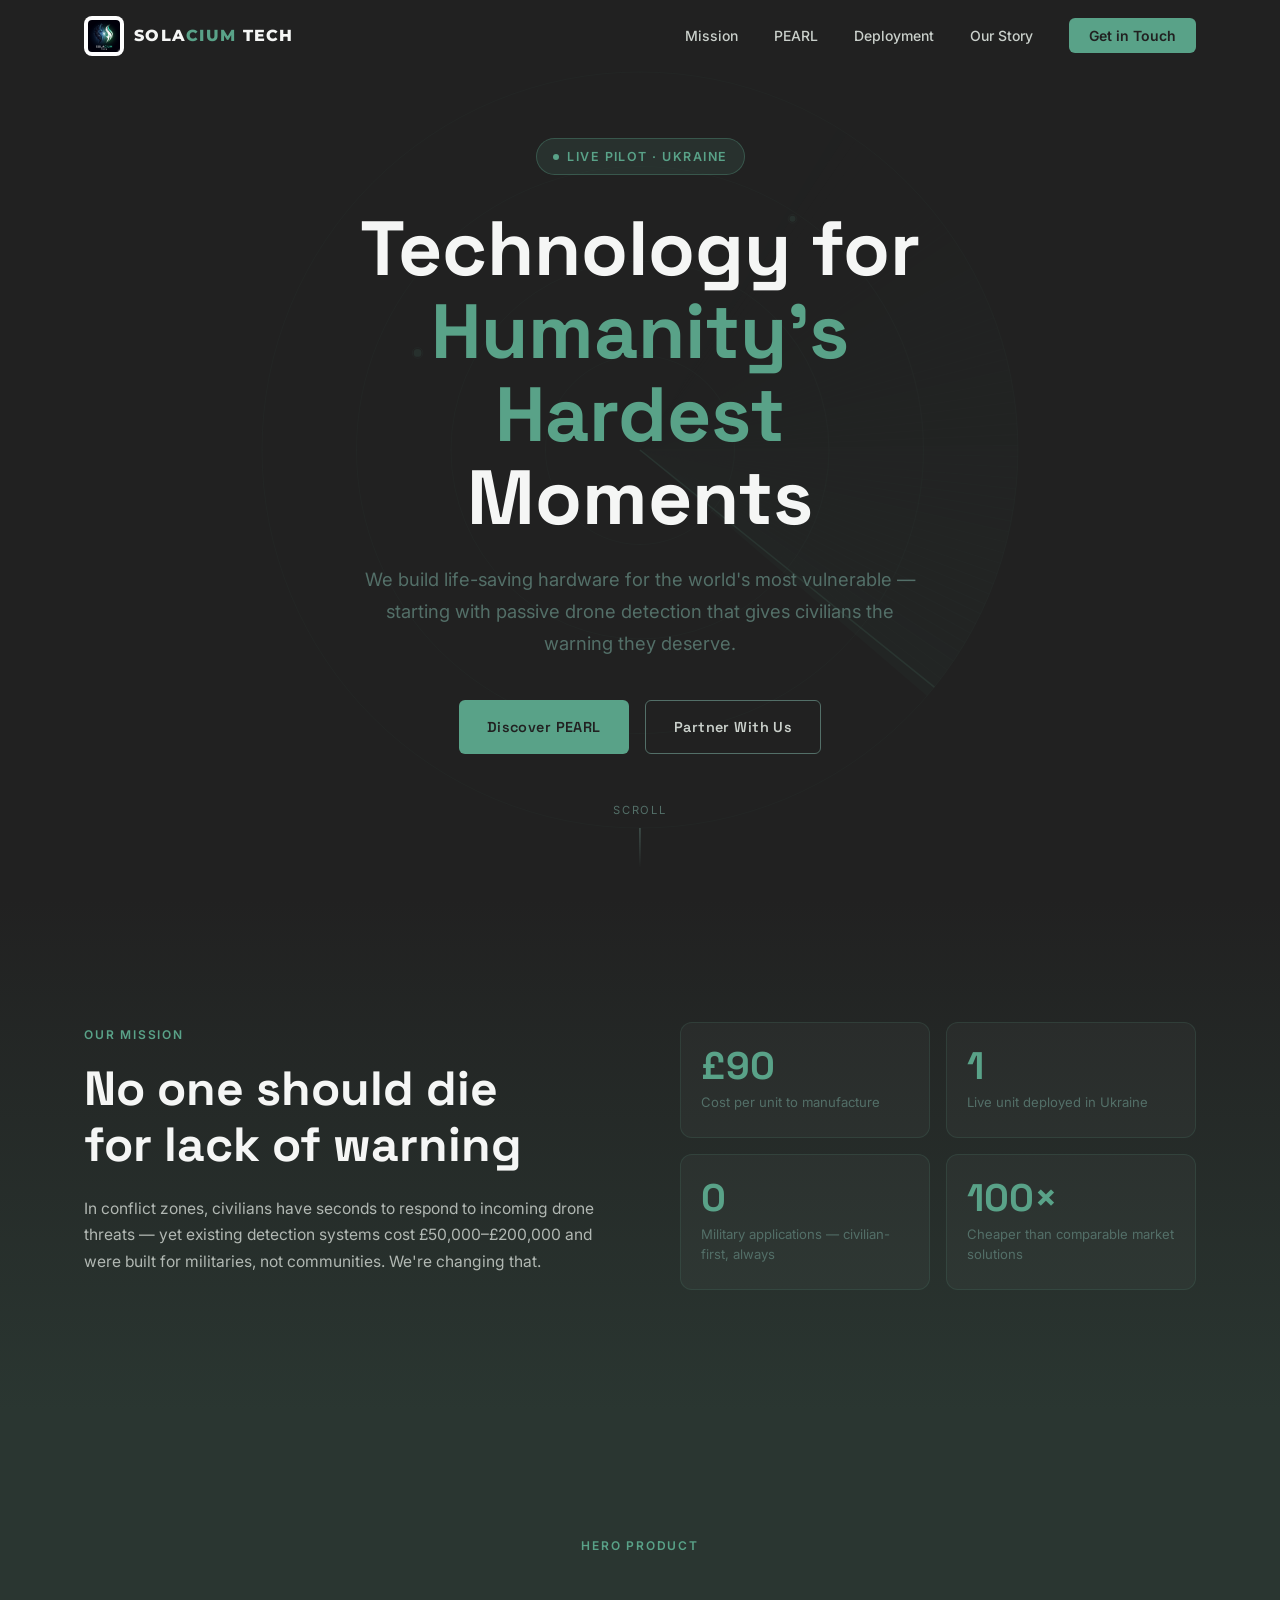
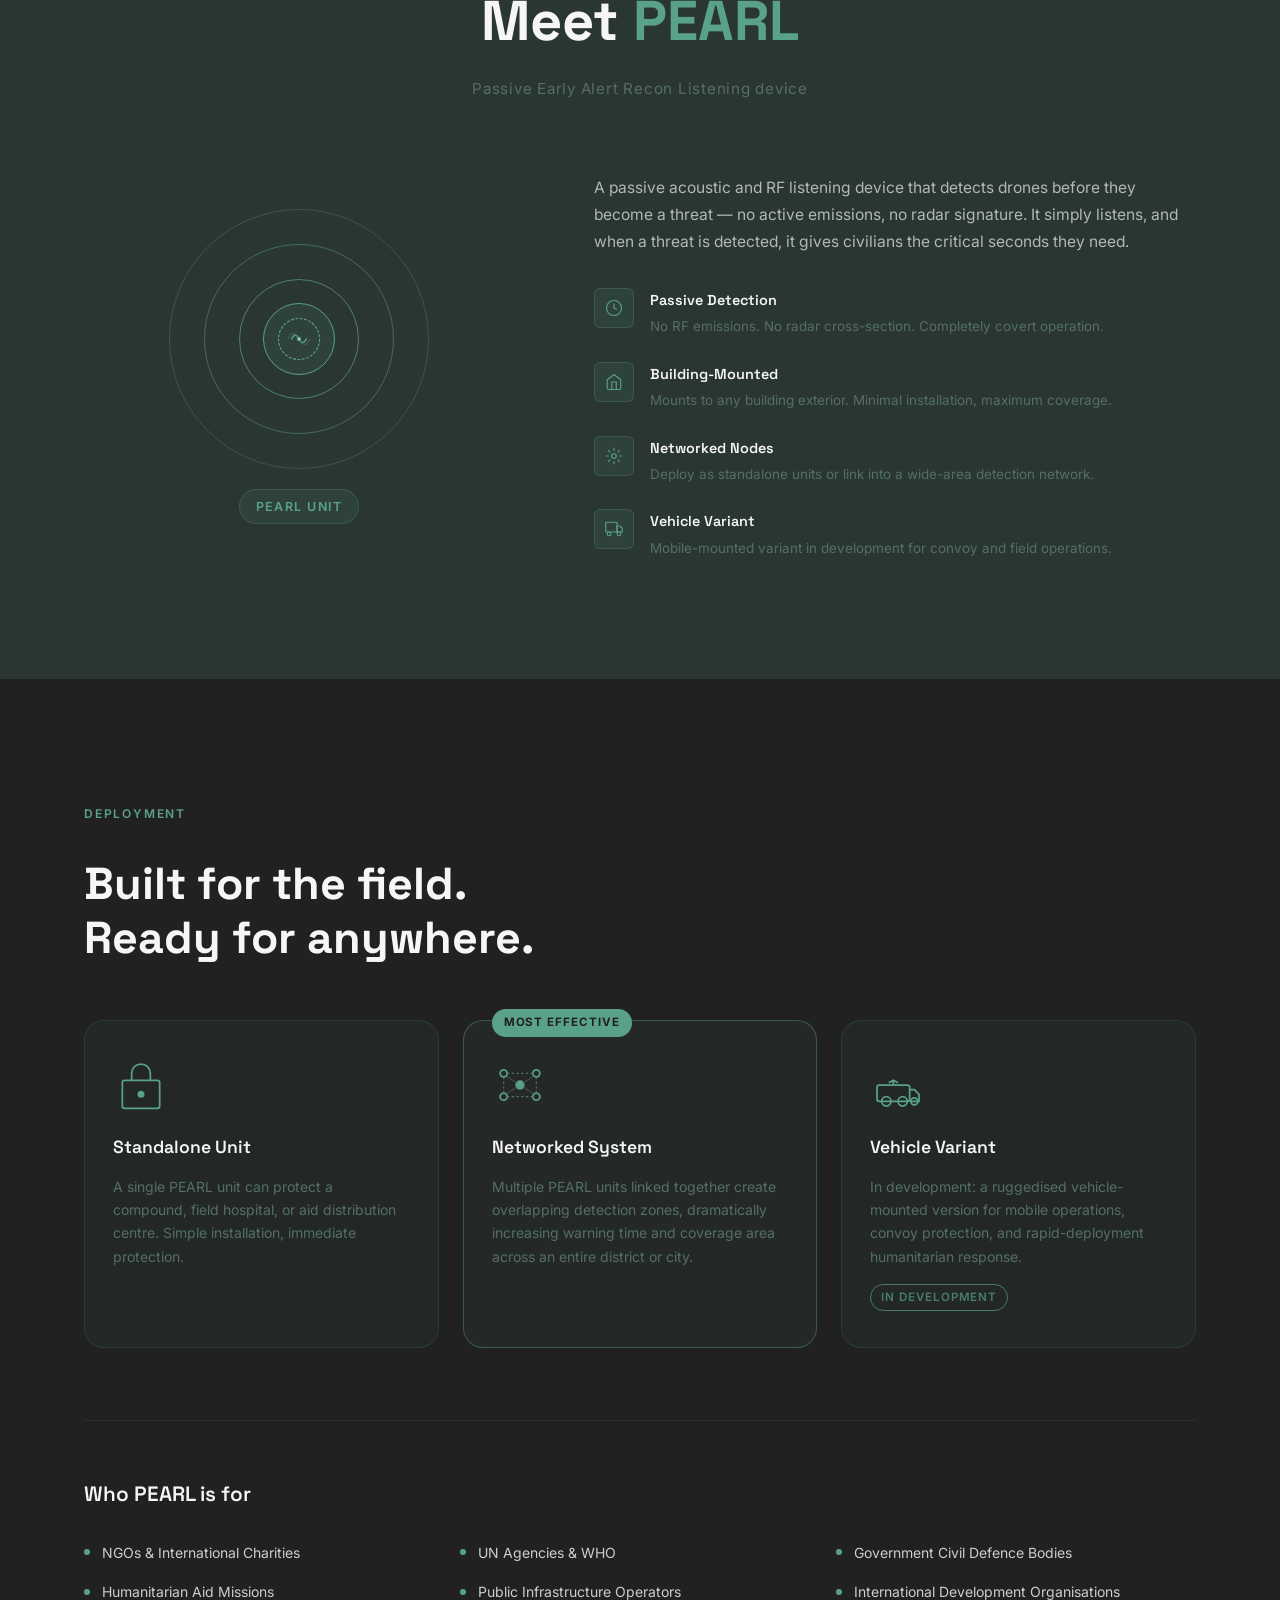
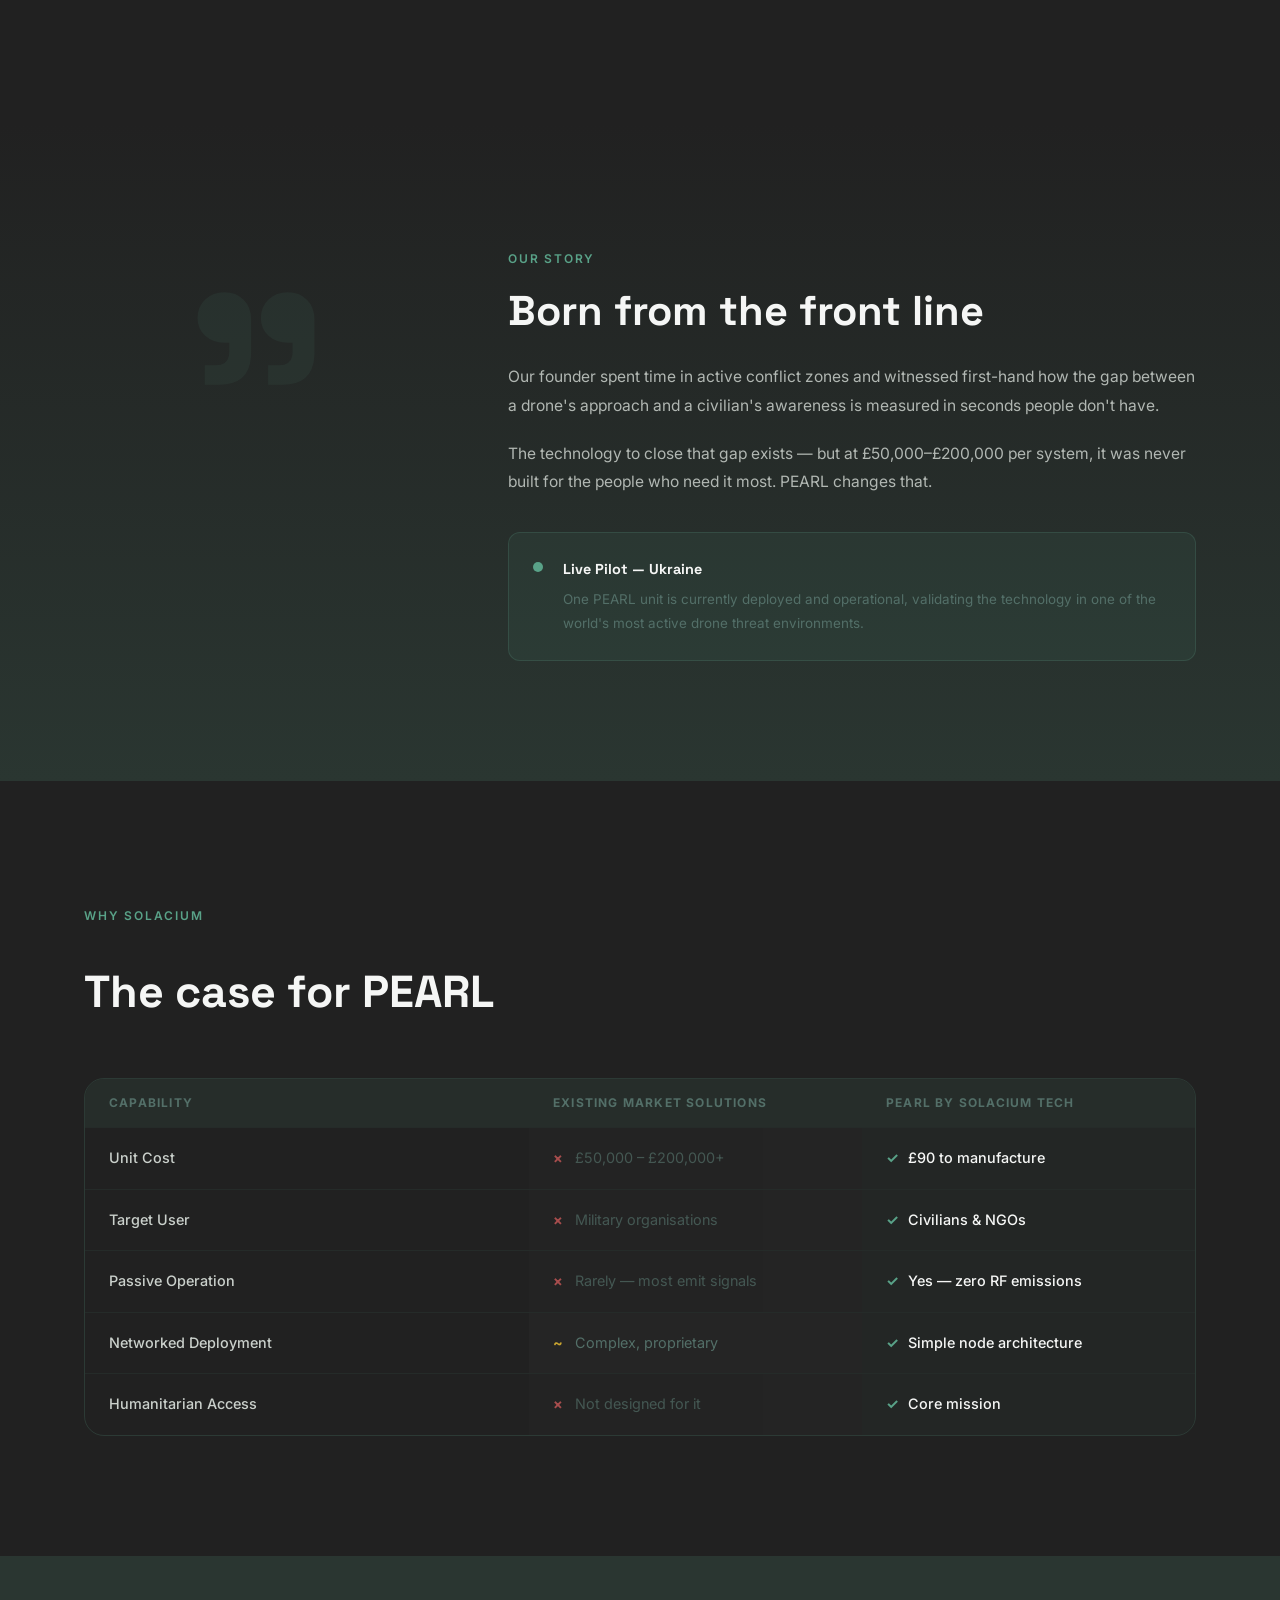
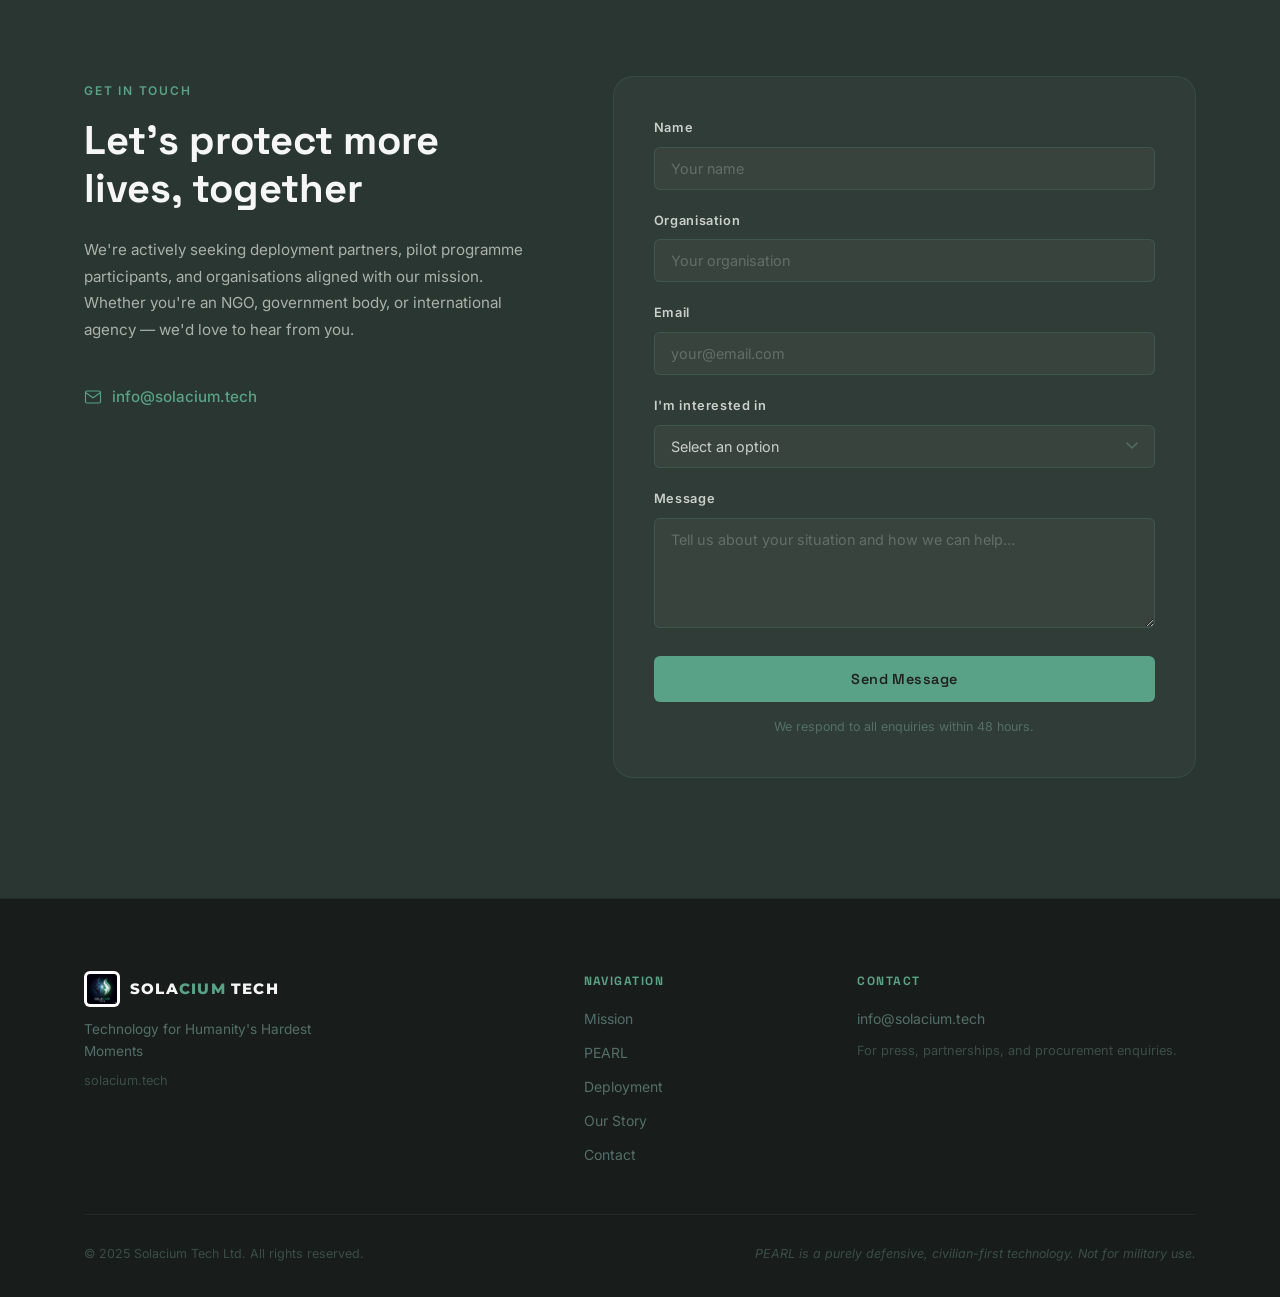
==== commit 63dfe0e1: "style: remove hero watermark, fix logo text colours, switch to Montserrat - Remove background logo w" ====
--- a/index.html
+++ b/index.html
@@ -10,7 +10,7 @@
   <meta property="og:type" content="website" />
   <link rel="preconnect" href="https://fonts.googleapis.com" />
   <link rel="preconnect" href="https://fonts.gstatic.com" crossorigin />
-  <link href="https://fonts.googleapis.com/css2?family=Inter:wght@300;400;500;600;700;900&family=Space+Grotesk:wght@400;500;600;700&display=swap" rel="stylesheet" />
+  <link href="https://fonts.googleapis.com/css2?family=Inter:wght@300;400;500;600;700;900&family=Montserrat:wght@400;500;600;700;800;900&family=Space+Grotesk:wght@400;500;600;700&display=swap" rel="stylesheet" />
   <link rel="stylesheet" href="style.css" />
 </head>
 <body>
@@ -20,7 +20,7 @@
     <div class="nav-inner">
       <a href="#" class="nav-logo">
         <img src="assets/images/Gemini_Generated_Image_bs42acbs42acbs42.png" alt="Solacium Tech" class="nav-logo-img" />
-        <span class="nav-logo-text">SOLACIUM <span class="accent">TECH</span></span>
+        <span class="nav-logo-text">SOLA<span class="accent">CIUM</span> <span class="nav-logo-tech">TECH</span></span>
       </a>
       <ul class="nav-links">
         <li><a href="#mission">Mission</a></li>
@@ -45,7 +45,7 @@
   <!-- Hero -->
   <section class="hero" id="hero">
     <canvas class="radar-canvas" id="radarCanvas"></canvas>
-    <img src="assets/images/Gemini_Generated_Image_bs42acbs42acbs42.png" class="hero-watermark" alt="" aria-hidden="true" />
+
     <div class="hero-content">
       <div class="hero-badge">Live Pilot · Ukraine</div>
       <h1 class="hero-headline">
@@ -415,7 +415,7 @@
         <div class="footer-brand">
           <div class="footer-logo">
             <img src="assets/images/Gemini_Generated_Image_bs42acbs42acbs42.png" alt="Solacium Tech" class="footer-logo-img" />
-            <span>SOLACIUM <span class="accent">TECH</span></span>
+            <span>SOLA<span class="accent">CIUM</span> <span class="nav-logo-tech">TECH</span></span>
           </div>
           <p>Technology for Humanity's Hardest Moments</p>
           <p class="footer-address">solacium.tech</p>
--- a/style.css
+++ b/style.css
@@ -156,10 +156,14 @@
   display: flex;
   align-items: center;
   gap: 10px;
-  font-family: var(--font-heading);
-  font-weight: 700;
+  font-family: 'Montserrat', sans-serif;
+  font-weight: 800;
   font-size: 1rem;
-  letter-spacing: 0.05em;
+  letter-spacing: 0.08em;
+  color: var(--white);
+}
+
+.nav-logo-tech {
   color: var(--white);
 }
 
@@ -268,19 +272,6 @@
   width: 100%;
   height: 100%;
   opacity: 0.18;
-}
-
-.hero-watermark {
-  position: absolute;
-  right: -60px;
-  top: 50%;
-  transform: translateY(-50%);
-  width: min(600px, 70vw);
-  height: auto;
-  opacity: 0.07;
-  pointer-events: none;
-  user-select: none;
-  filter: grayscale(1);
 }
 
 .hero-content {
@@ -1078,10 +1069,10 @@
   display: flex;
   align-items: center;
   gap: 10px;
-  font-family: var(--font-heading);
-  font-weight: 700;
+  font-family: 'Montserrat', sans-serif;
+  font-weight: 800;
   font-size: 0.95rem;
-  letter-spacing: 0.05em;
+  letter-spacing: 0.08em;
   color: var(--white);
   margin-bottom: 4px;
 }
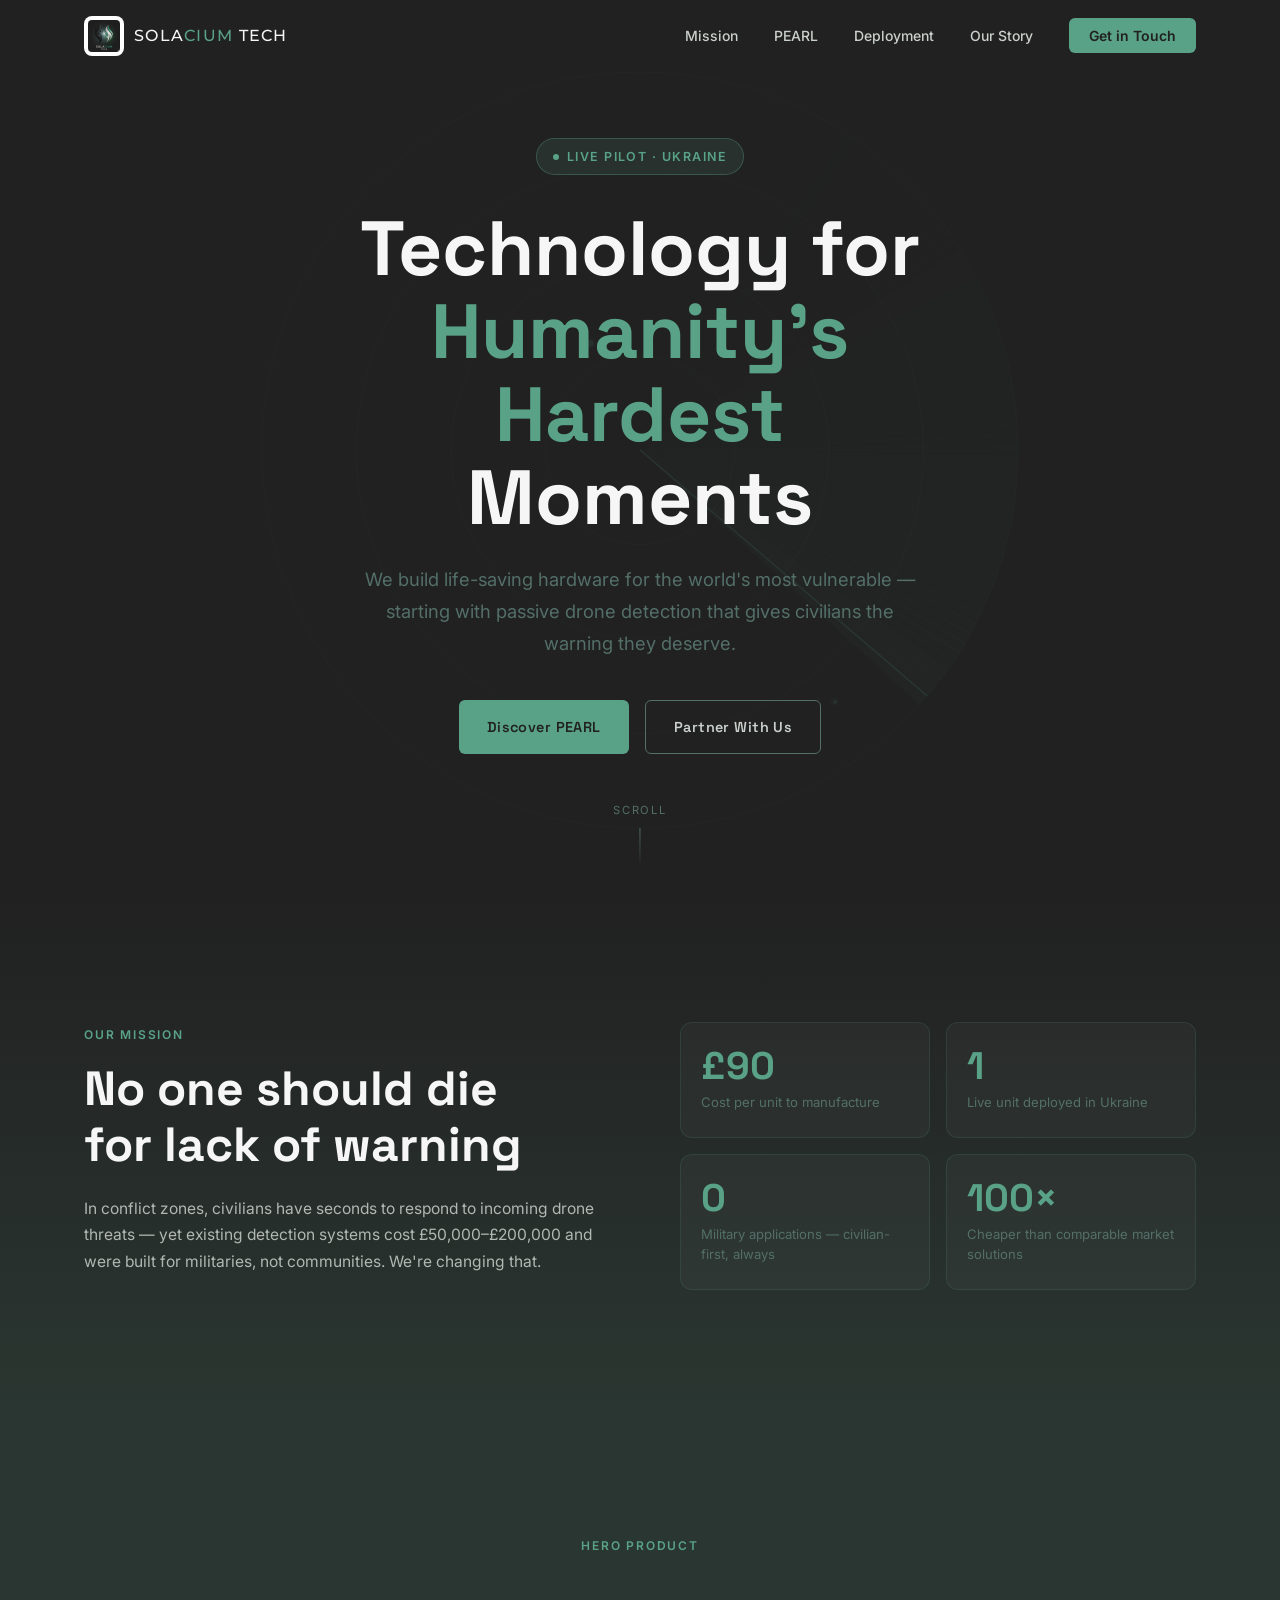
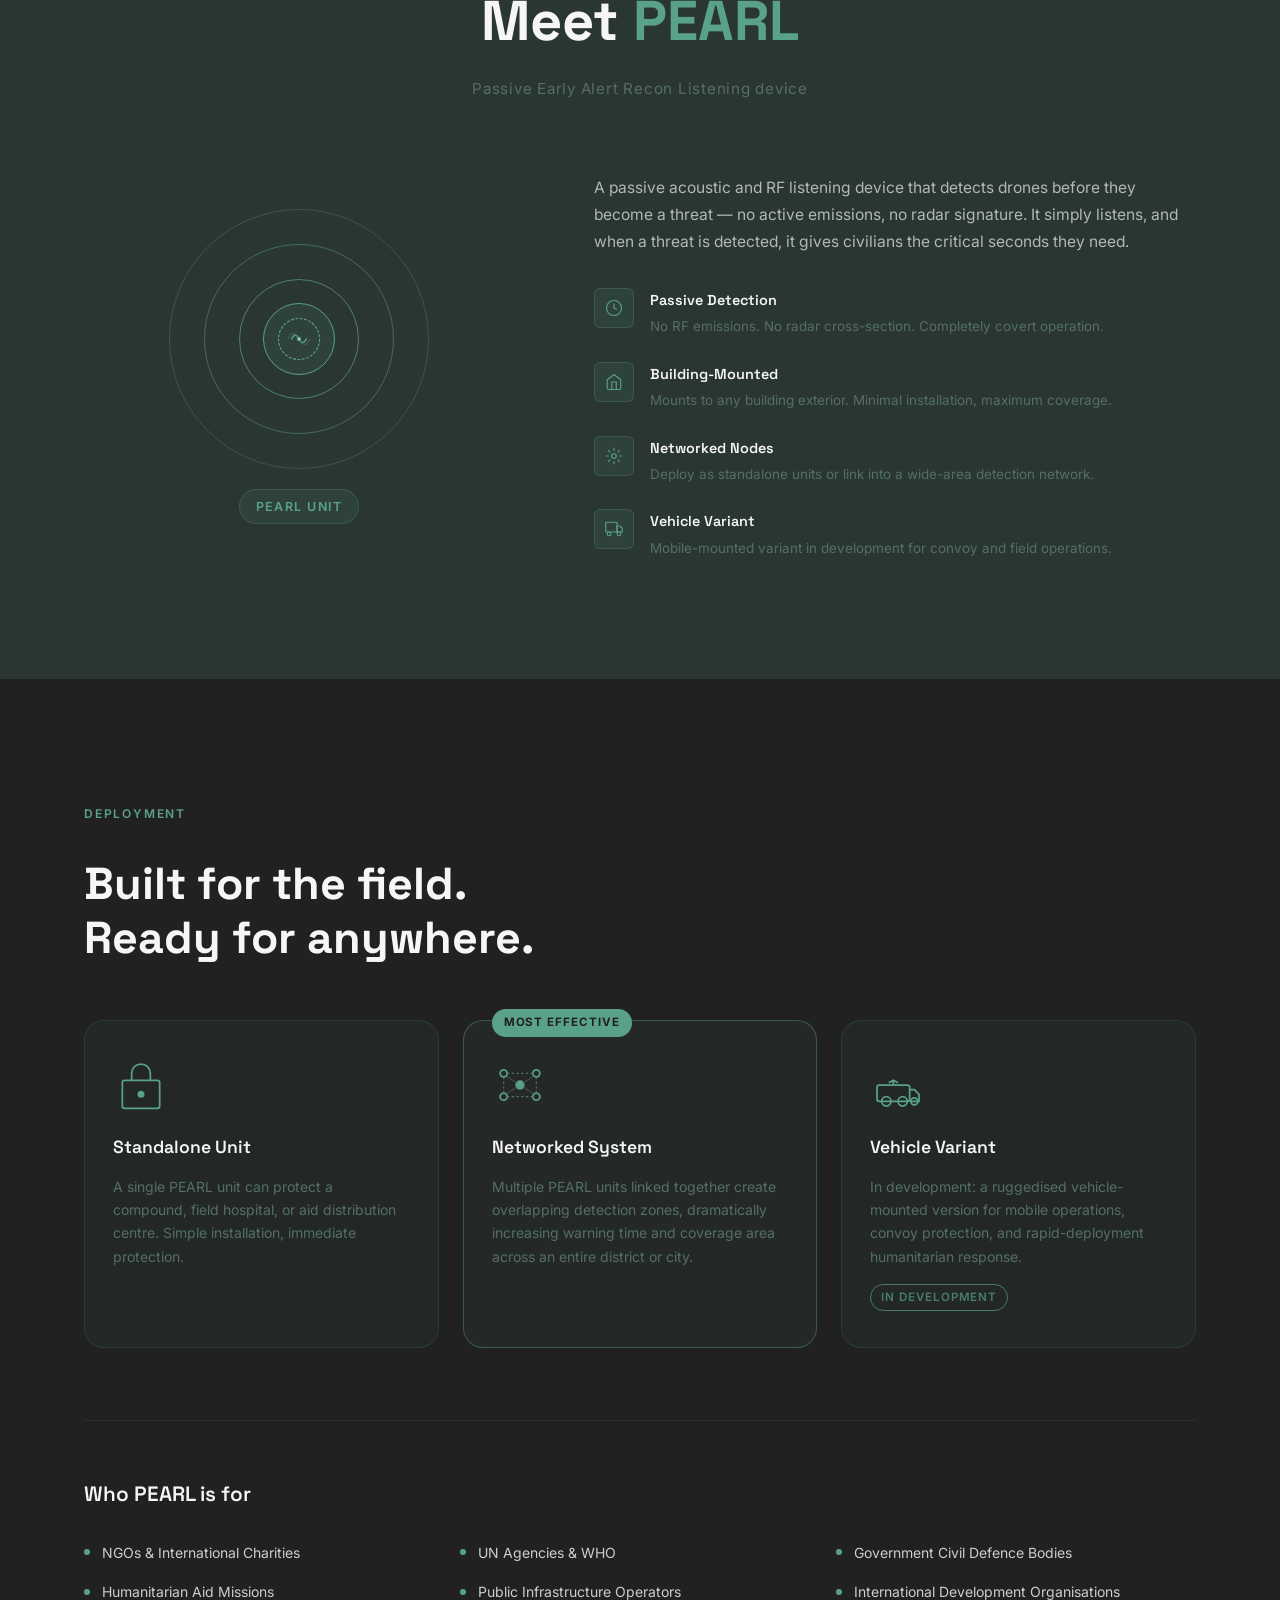
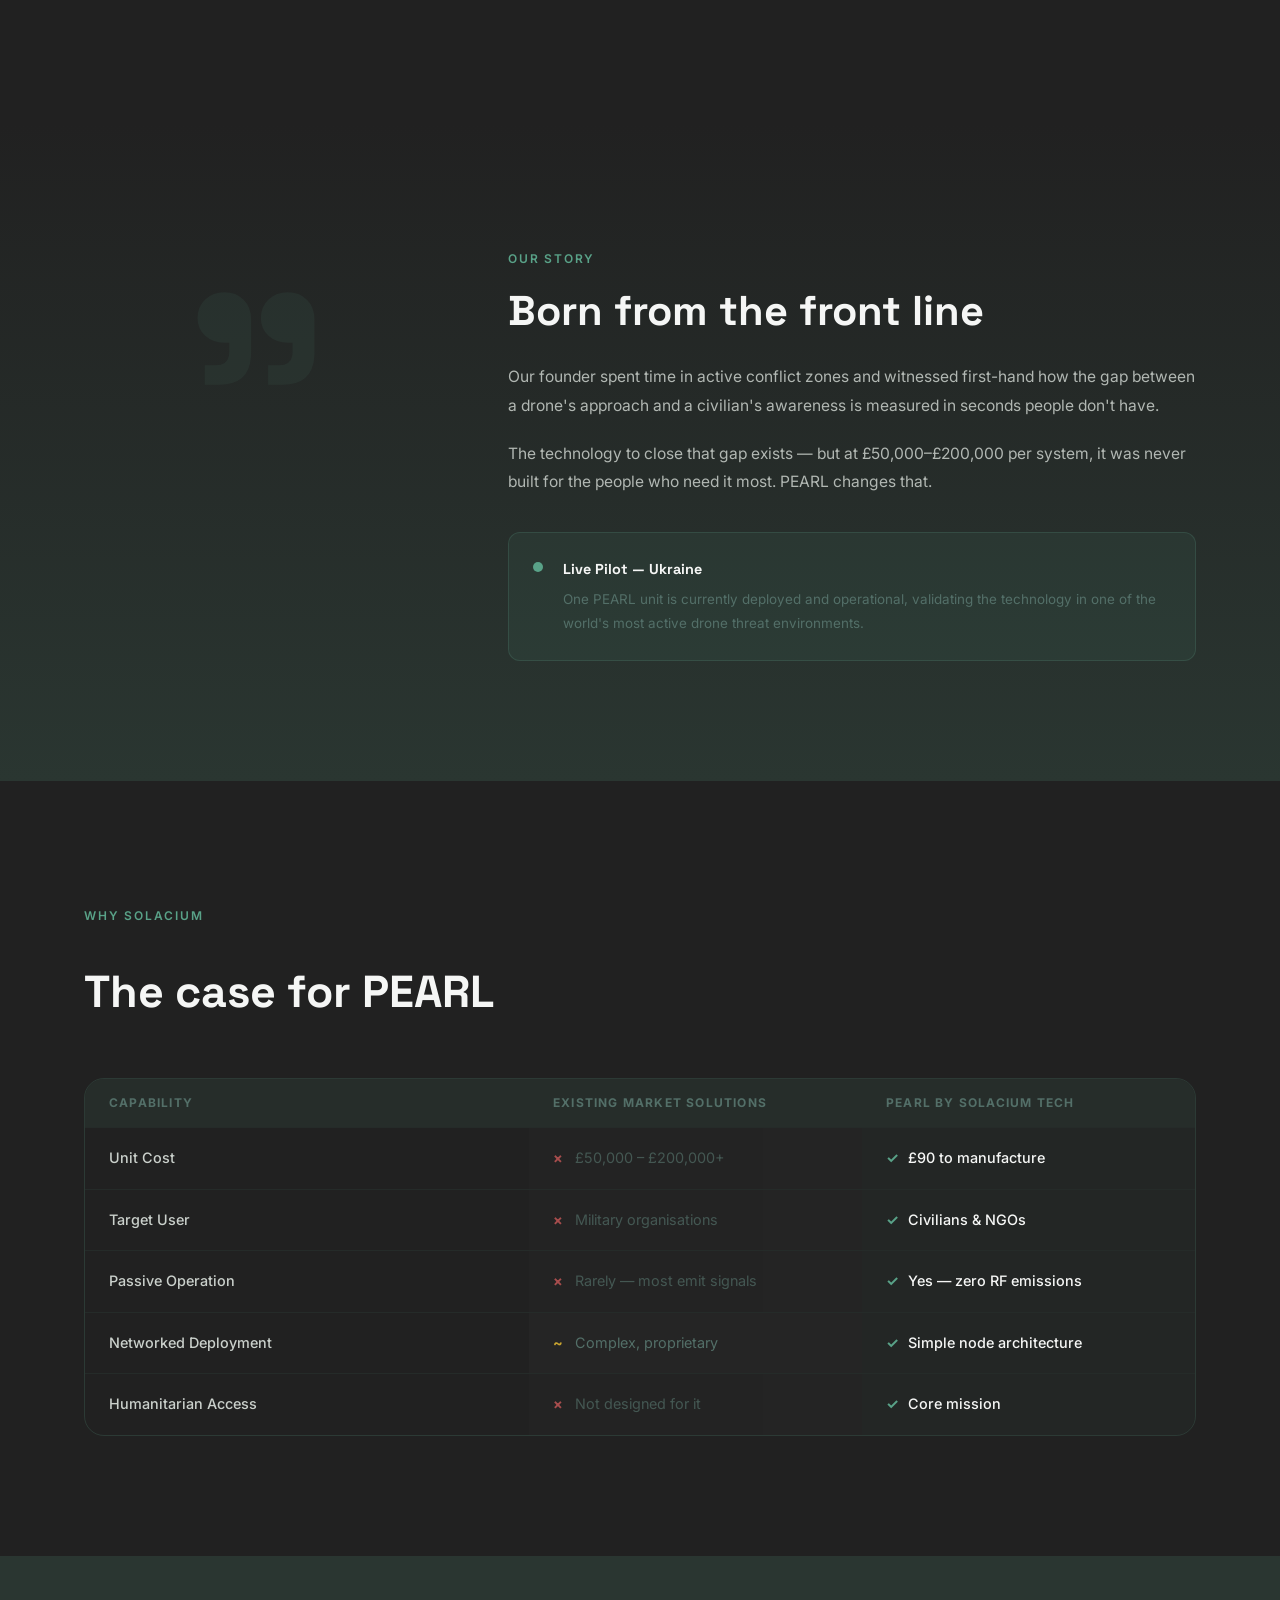
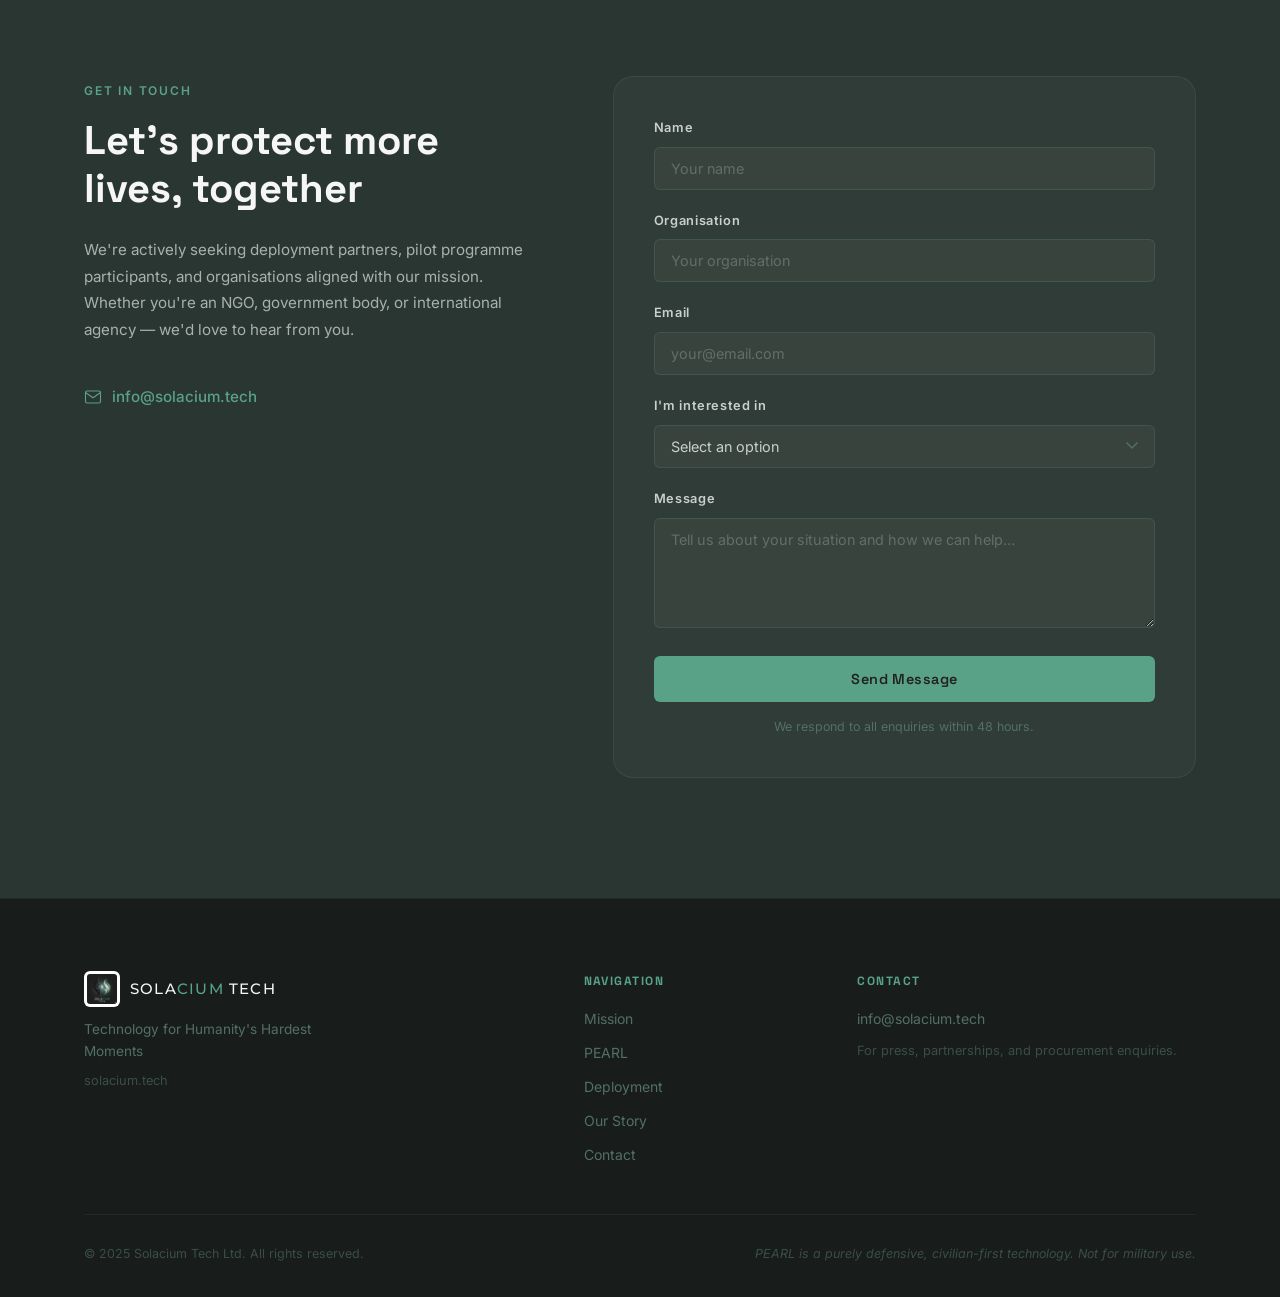
==== commit d4bbbd44: "fix: update logo filename, reduce logo text weight to 500 https://claude.ai/code/session_01ER9FsayrR" ====
--- a/index.html
+++ b/index.html
@@ -19,7 +19,7 @@
   <nav class="nav" id="nav">
     <div class="nav-inner">
       <a href="#" class="nav-logo">
-        <img src="assets/images/Gemini_Generated_Image_bs42acbs42acbs42.png" alt="Solacium Tech" class="nav-logo-img" />
+        <img src="assets/images/Gemini_Generated_Image_laba7klaba7klaba.png" alt="Solacium Tech" class="nav-logo-img" />
         <span class="nav-logo-text">SOLA<span class="accent">CIUM</span> <span class="nav-logo-tech">TECH</span></span>
       </a>
       <ul class="nav-links">
@@ -414,7 +414,7 @@
       <div class="footer-grid">
         <div class="footer-brand">
           <div class="footer-logo">
-            <img src="assets/images/Gemini_Generated_Image_bs42acbs42acbs42.png" alt="Solacium Tech" class="footer-logo-img" />
+            <img src="assets/images/Gemini_Generated_Image_laba7klaba7klaba.png" alt="Solacium Tech" class="footer-logo-img" />
             <span>SOLA<span class="accent">CIUM</span> <span class="nav-logo-tech">TECH</span></span>
           </div>
           <p>Technology for Humanity's Hardest Moments</p>
--- a/style.css
+++ b/style.css
@@ -157,7 +157,7 @@
   align-items: center;
   gap: 10px;
   font-family: 'Montserrat', sans-serif;
-  font-weight: 800;
+  font-weight: 500;
   font-size: 1rem;
   letter-spacing: 0.08em;
   color: var(--white);
@@ -1070,7 +1070,7 @@
   align-items: center;
   gap: 10px;
   font-family: 'Montserrat', sans-serif;
-  font-weight: 800;
+  font-weight: 500;
   font-size: 0.95rem;
   letter-spacing: 0.08em;
   color: var(--white);
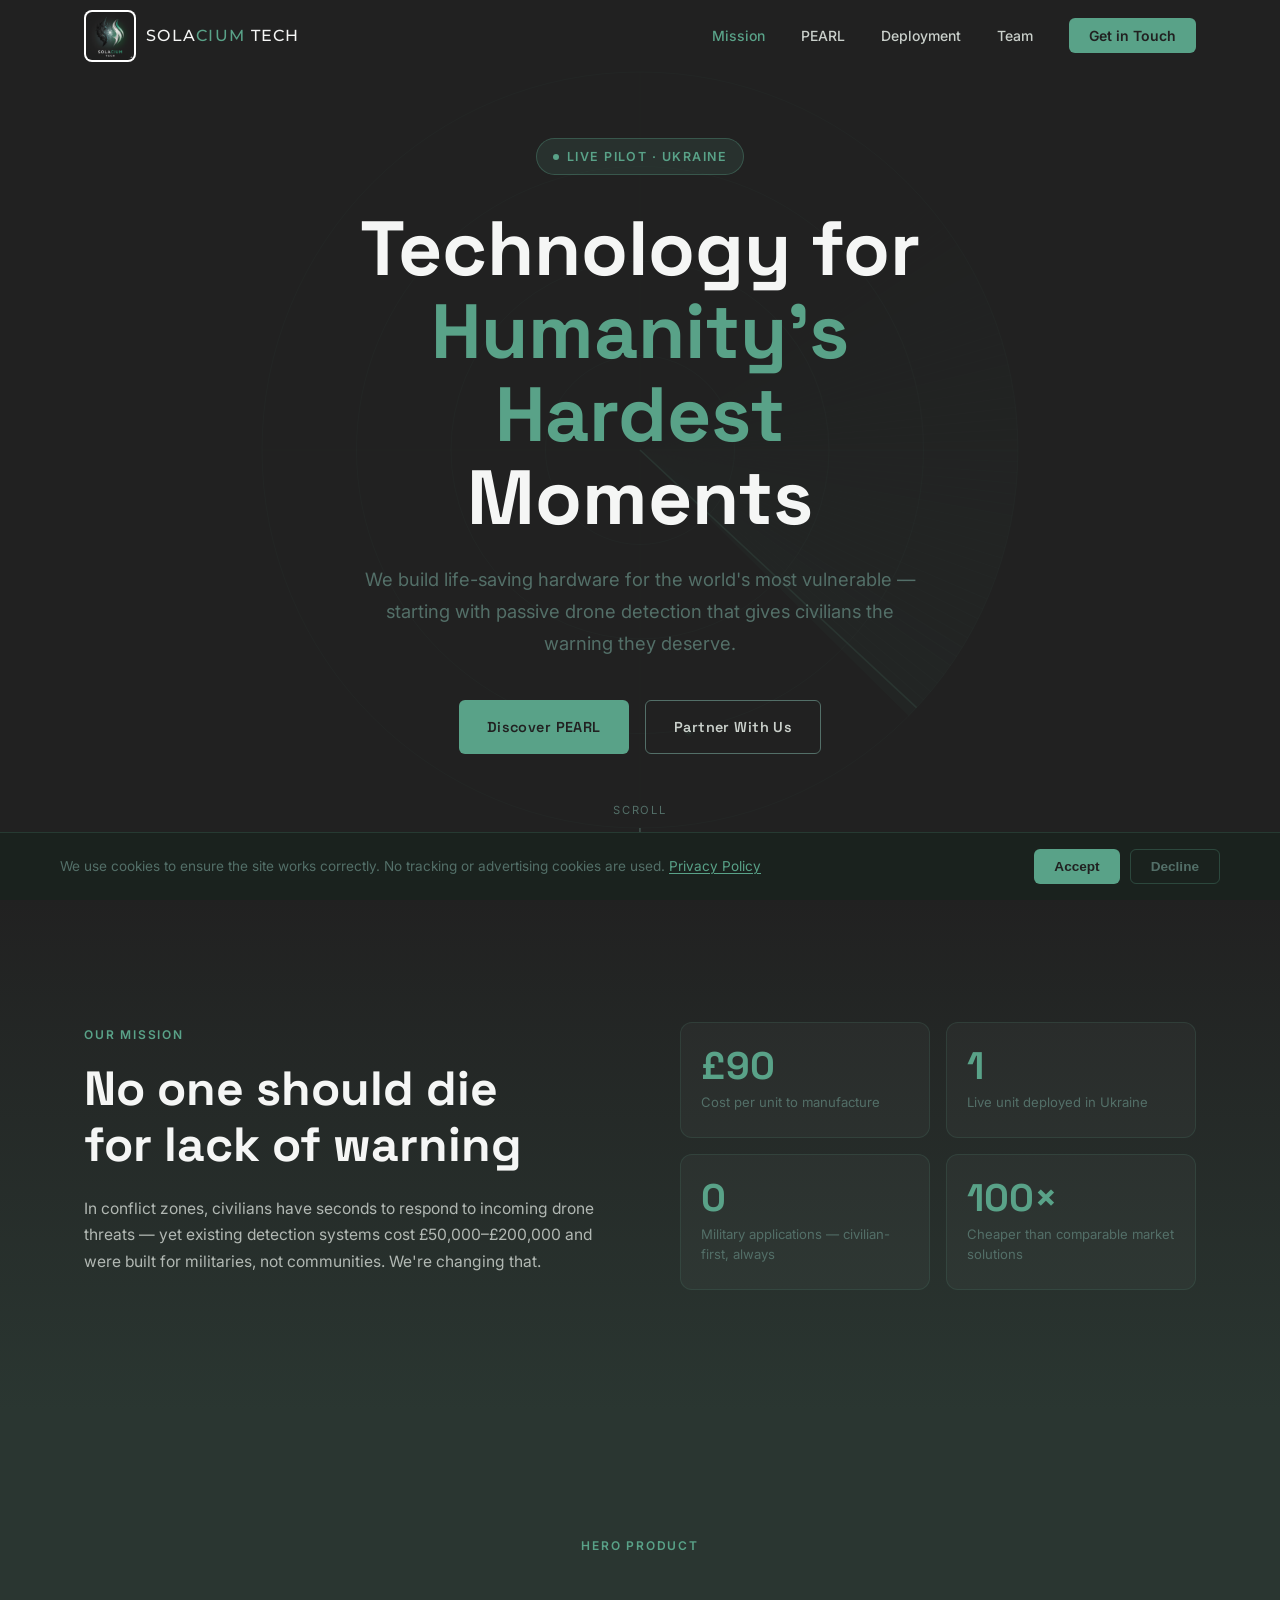
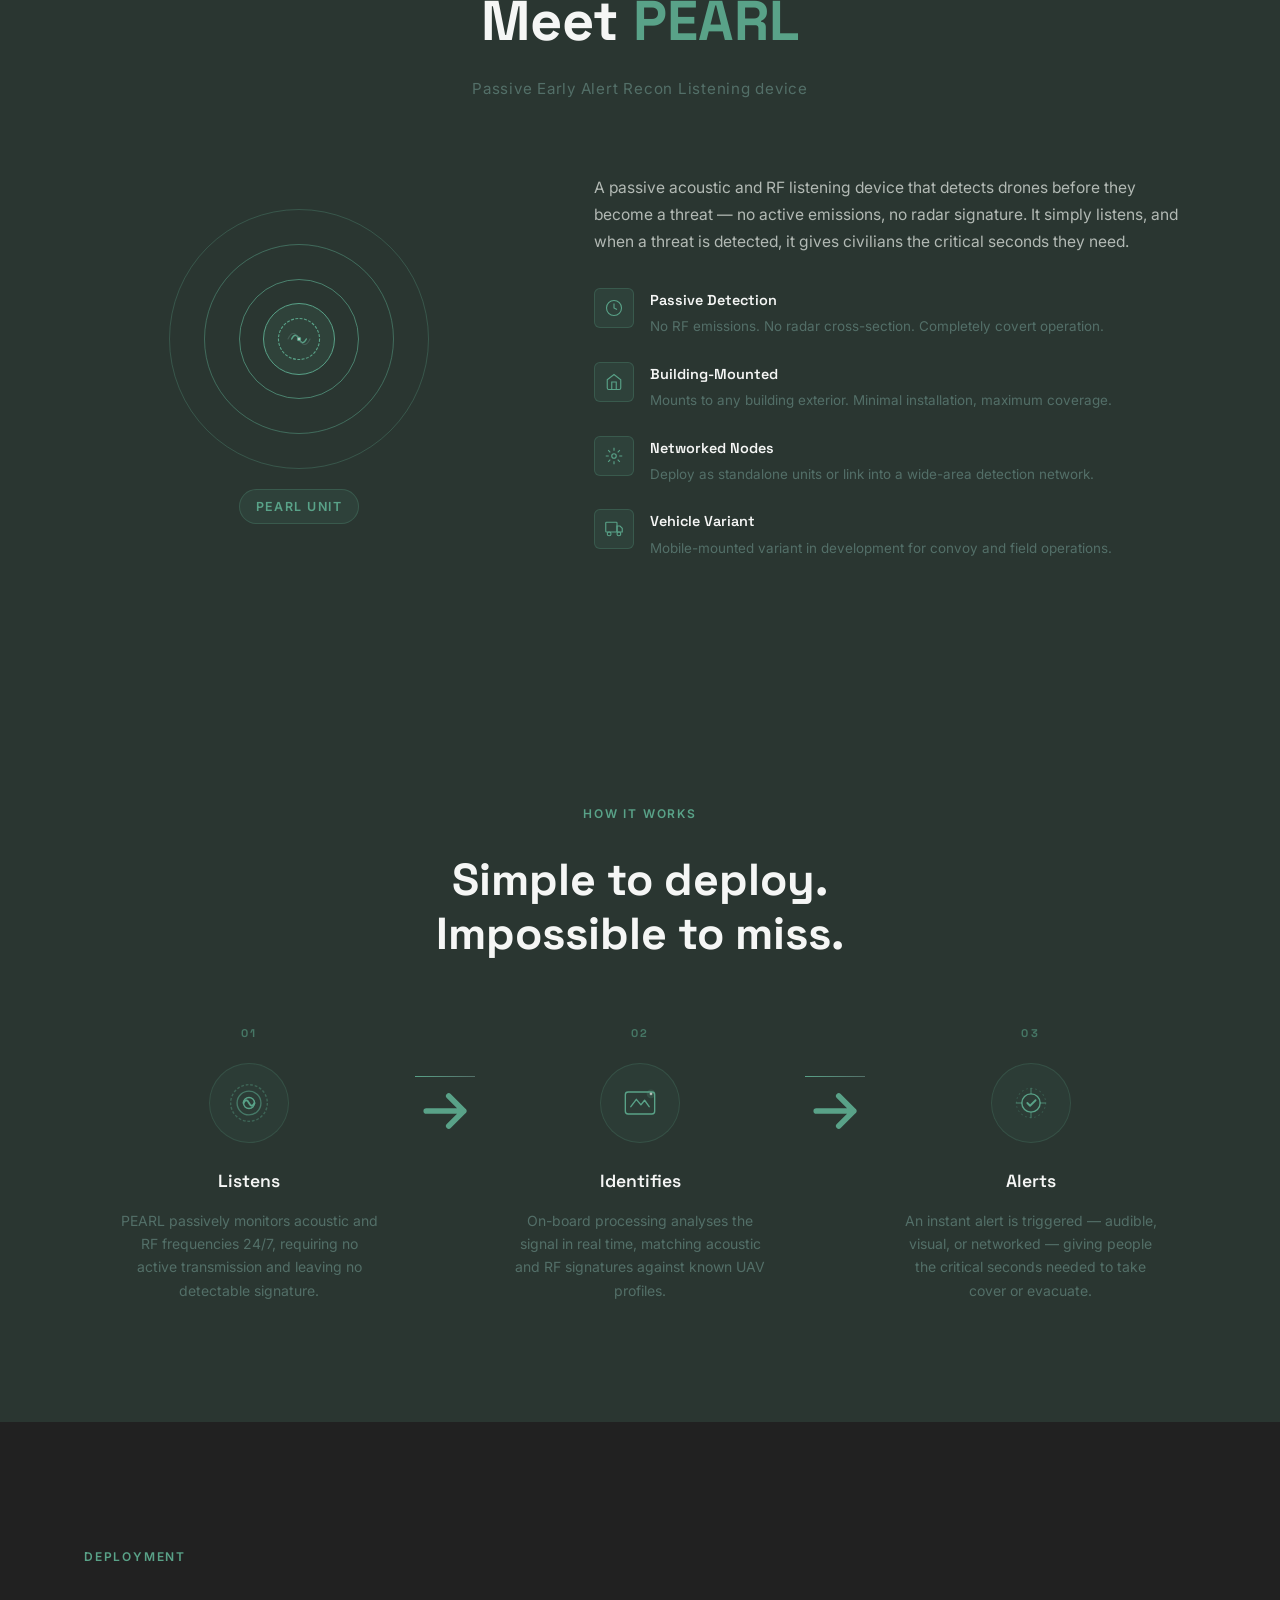
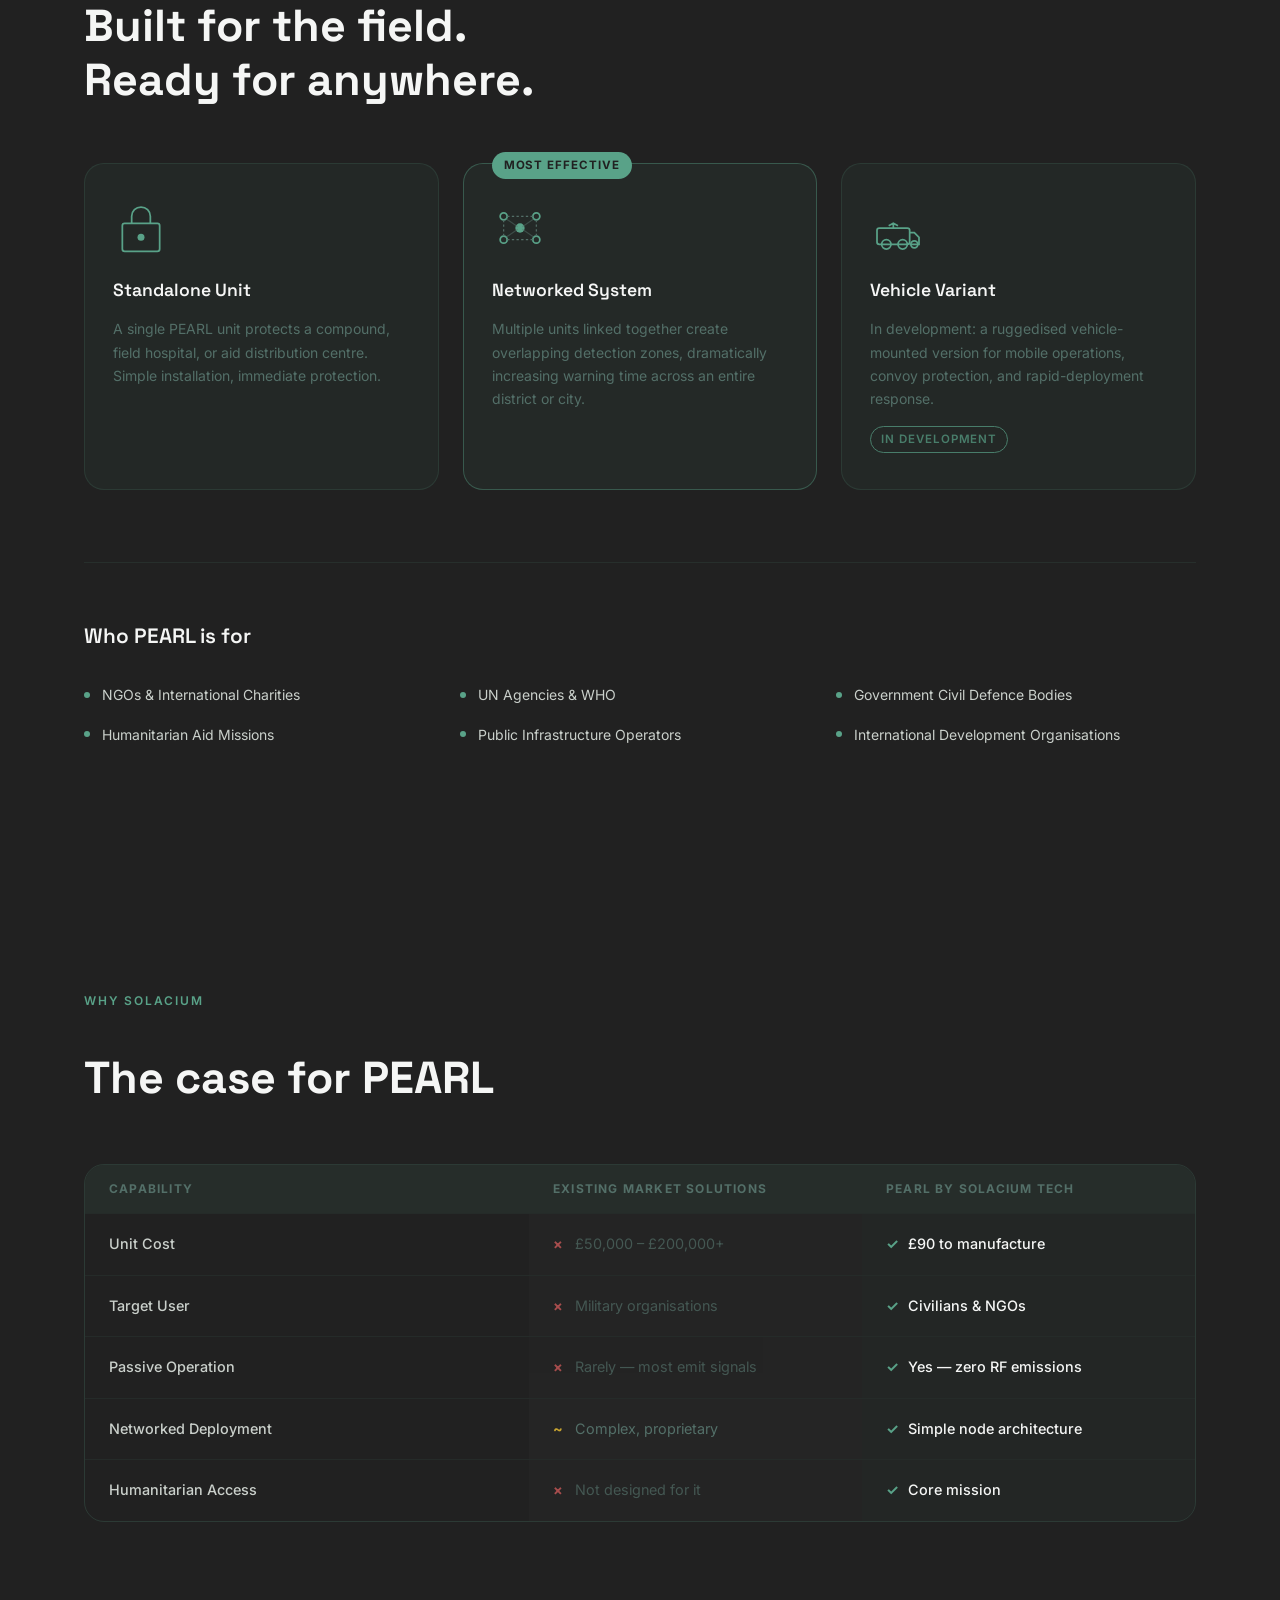
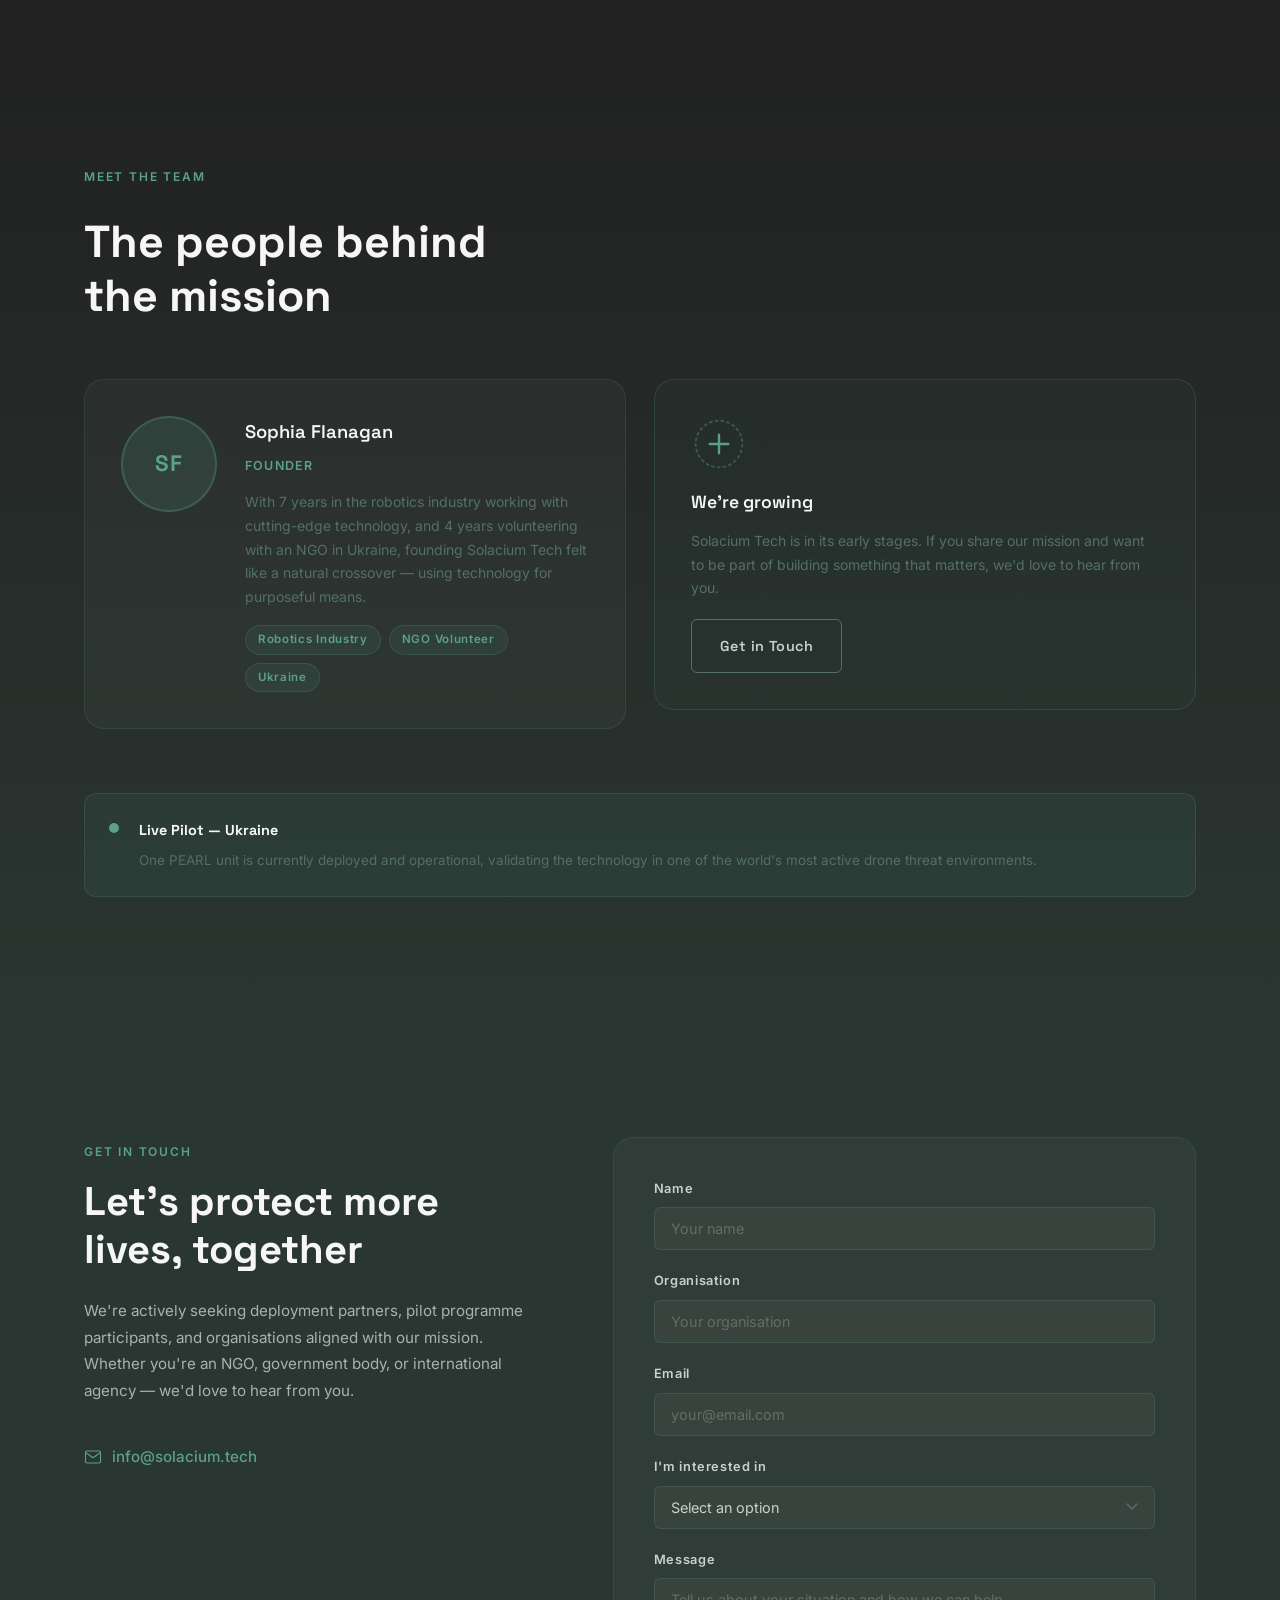
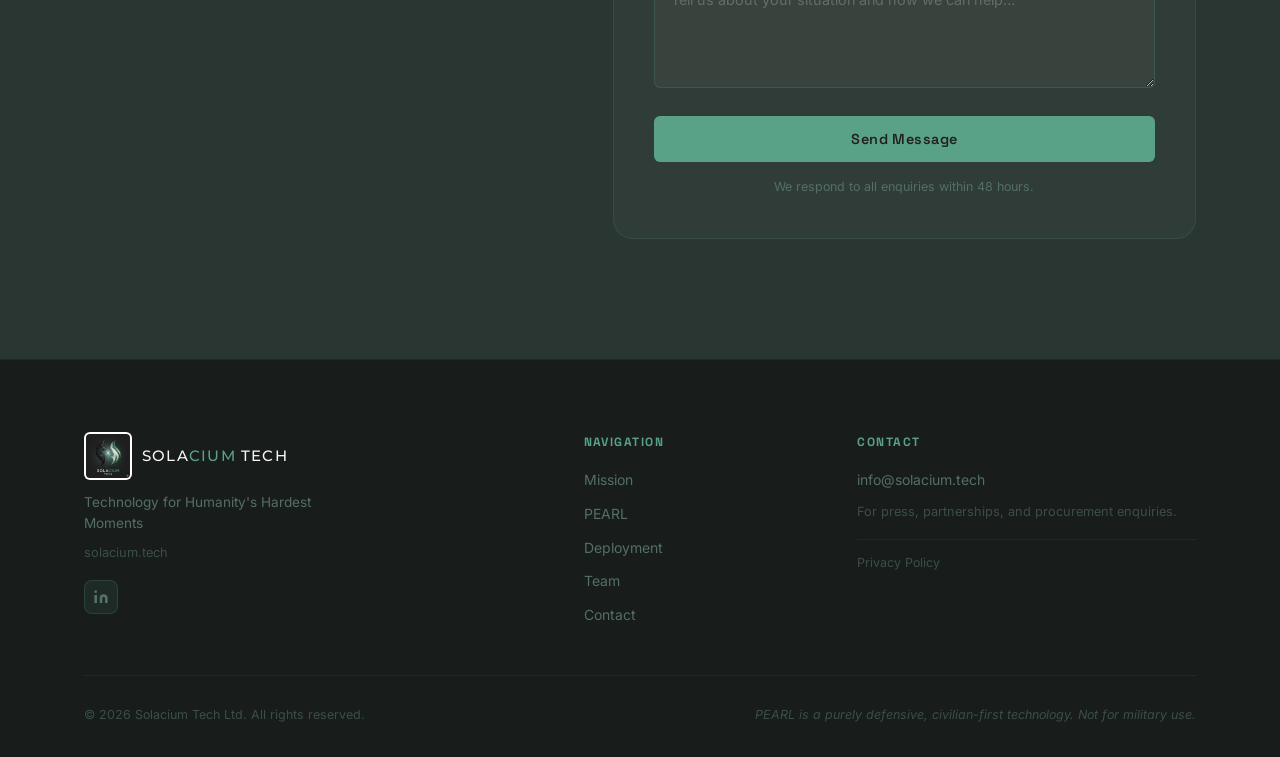
==== commit f18e2ed3: "feat: major site enhancements — team, how it works, privacy, UX polish New sections: - 'How PEARL Wo" ====
--- a/index.html
+++ b/index.html
@@ -5,15 +5,45 @@
   <meta name="viewport" content="width=device-width, initial-scale=1.0" />
   <title>Solacium Tech — Technology for Humanity's Hardest Moments</title>
   <meta name="description" content="Solacium Tech builds life-saving hardware for the world's most vulnerable. PEARL is a passive drone detection system protecting civilians in conflict zones." />
+  <meta name="theme-color" content="#212121" />
+  <link rel="canonical" href="https://solacium.tech/" />
+
+  <!-- Open Graph -->
   <meta property="og:title" content="Solacium Tech — Technology for Humanity's Hardest Moments" />
   <meta property="og:description" content="PEARL: Passive Early Alert Recon Listening device. Affordable drone detection for civilian protection." />
   <meta property="og:type" content="website" />
+  <meta property="og:url" content="https://solacium.tech/" />
+  <meta property="og:image" content="https://solacium.tech/assets/images/og-image.png" />
+  <meta name="twitter:card" content="summary_large_image" />
+  <meta name="twitter:title" content="Solacium Tech — Technology for Humanity's Hardest Moments" />
+  <meta name="twitter:description" content="PEARL: passive drone detection for civilian protection." />
+  <meta name="twitter:image" content="https://solacium.tech/assets/images/og-image.png" />
+
+  <!-- Favicon -->
+  <link rel="icon" href="assets/images/favicon.svg" type="image/svg+xml" />
+  <link rel="alternate icon" href="assets/images/favicon.png" type="image/png" />
+
+  <!-- Fonts -->
   <link rel="preconnect" href="https://fonts.googleapis.com" />
   <link rel="preconnect" href="https://fonts.gstatic.com" crossorigin />
   <link href="https://fonts.googleapis.com/css2?family=Inter:wght@300;400;500;600;700;900&family=Montserrat:wght@400;500;600;700;800;900&family=Space+Grotesk:wght@400;500;600;700&display=swap" rel="stylesheet" />
   <link rel="stylesheet" href="style.css" />
 </head>
 <body>
+
+  <!-- Cookie Banner -->
+  <div class="cookie-banner" id="cookieBanner" role="dialog" aria-label="Cookie consent">
+    <div class="cookie-inner">
+      <p>
+        We use cookies to ensure the site works correctly. No tracking or advertising cookies are used.
+        <a href="privacy.html">Privacy Policy</a>
+      </p>
+      <div class="cookie-actions">
+        <button class="btn-cookie-accept" id="cookieAccept">Accept</button>
+        <button class="btn-cookie-decline" id="cookieDecline">Decline</button>
+      </div>
+    </div>
+  </div>
 
   <!-- Navigation -->
   <nav class="nav" id="nav">
@@ -23,10 +53,10 @@
         <span class="nav-logo-text">SOLA<span class="accent">CIUM</span> <span class="nav-logo-tech">TECH</span></span>
       </a>
       <ul class="nav-links">
-        <li><a href="#mission">Mission</a></li>
-        <li><a href="#pearl">PEARL</a></li>
-        <li><a href="#deployment">Deployment</a></li>
-        <li><a href="#story">Our Story</a></li>
+        <li><a href="#mission" data-section="mission">Mission</a></li>
+        <li><a href="#pearl" data-section="pearl">PEARL</a></li>
+        <li><a href="#deployment" data-section="deployment">Deployment</a></li>
+        <li><a href="#team" data-section="team">Team</a></li>
         <li><a href="#contact" class="nav-cta">Get in Touch</a></li>
       </ul>
       <button class="nav-hamburger" id="hamburger" aria-label="Toggle navigation">
@@ -37,7 +67,7 @@
       <a href="#mission">Mission</a>
       <a href="#pearl">PEARL</a>
       <a href="#deployment">Deployment</a>
-      <a href="#story">Our Story</a>
+      <a href="#team">Team</a>
       <a href="#contact">Get in Touch</a>
     </div>
   </nav>
@@ -45,7 +75,6 @@
   <!-- Hero -->
   <section class="hero" id="hero">
     <canvas class="radar-canvas" id="radarCanvas"></canvas>
-
     <div class="hero-content">
       <div class="hero-badge">Live Pilot · Ukraine</div>
       <h1 class="hero-headline">
@@ -72,7 +101,7 @@
   <section class="mission" id="mission">
     <div class="container">
       <div class="mission-grid">
-        <div class="mission-text">
+        <div class="mission-text reveal">
           <span class="section-label">Our Mission</span>
           <h2>No one should die<br />for lack of warning</h2>
           <p>
@@ -82,19 +111,19 @@
           </p>
         </div>
         <div class="mission-stats">
-          <div class="stat-card">
+          <div class="stat-card reveal">
             <div class="stat-number">£90</div>
             <div class="stat-label">Cost per unit to manufacture</div>
           </div>
-          <div class="stat-card">
+          <div class="stat-card reveal">
             <div class="stat-number">1</div>
             <div class="stat-label">Live unit deployed in Ukraine</div>
           </div>
-          <div class="stat-card">
+          <div class="stat-card reveal">
             <div class="stat-number">0</div>
             <div class="stat-label">Military applications — civilian-first, always</div>
           </div>
-          <div class="stat-card">
+          <div class="stat-card reveal">
             <div class="stat-number">100×</div>
             <div class="stat-label">Cheaper than comparable market solutions</div>
           </div>
@@ -106,14 +135,14 @@
   <!-- PEARL Product -->
   <section class="pearl" id="pearl">
     <div class="container">
-      <div class="pearl-header">
+      <div class="pearl-header reveal">
         <span class="section-label">Hero Product</span>
         <h2>Meet <span class="accent">PEARL</span></h2>
         <p class="pearl-subtitle">Passive Early Alert Recon Listening device</p>
       </div>
 
       <div class="pearl-showcase">
-        <div class="pearl-visual">
+        <div class="pearl-visual reveal">
           <div class="pearl-device">
             <div class="pearl-ring pearl-ring--1"></div>
             <div class="pearl-ring pearl-ring--2"></div>
@@ -131,7 +160,7 @@
           <div class="pearl-label-tag">PEARL Unit</div>
         </div>
 
-        <div class="pearl-info">
+        <div class="pearl-info reveal">
           <p class="pearl-description">
             A passive acoustic and RF listening device that detects drones before they become a threat —
             no active emissions, no radar signature. It simply listens, and when a threat is detected,
@@ -195,6 +224,71 @@
     </div>
   </section>
 
+  <!-- How It Works -->
+  <section class="how-it-works" id="how-it-works">
+    <div class="container">
+      <div class="how-header reveal">
+        <span class="section-label">How It Works</span>
+        <h2>Simple to deploy.<br />Impossible to miss.</h2>
+      </div>
+      <div class="steps">
+        <div class="step reveal">
+          <div class="step-number">01</div>
+          <div class="step-icon">
+            <svg viewBox="0 0 48 48" fill="none" xmlns="http://www.w3.org/2000/svg">
+              <circle cx="24" cy="24" r="20" stroke="#59a288" stroke-width="1.5" stroke-dasharray="3 2" opacity="0.4"/>
+              <circle cx="24" cy="24" r="13" stroke="#59a288" stroke-width="1.5" opacity="0.6"/>
+              <circle cx="24" cy="24" r="6" stroke="#59a288" stroke-width="1.5"/>
+              <path d="M18 24 Q21 18 24 24 Q27 30 30 24" stroke="#59a288" stroke-width="2" fill="none" stroke-linecap="round"/>
+            </svg>
+          </div>
+          <h3>Listens</h3>
+          <p>PEARL passively monitors acoustic and RF frequencies 24/7, requiring no active transmission and leaving no detectable signature.</p>
+        </div>
+        <div class="step-connector reveal">
+          <div class="connector-line"></div>
+          <svg viewBox="0 0 16 16" fill="none" class="connector-arrow">
+            <path d="M3 8h10M9 4l4 4-4 4" stroke="#59a288" stroke-width="1.5" stroke-linecap="round" stroke-linejoin="round"/>
+          </svg>
+        </div>
+        <div class="step reveal">
+          <div class="step-number">02</div>
+          <div class="step-icon">
+            <svg viewBox="0 0 48 48" fill="none" xmlns="http://www.w3.org/2000/svg">
+              <rect x="8" y="12" width="32" height="24" rx="3" stroke="#59a288" stroke-width="1.5"/>
+              <path d="M14 28l6-8 5 6 4-5 5 7" stroke="#59a288" stroke-width="1.5" fill="none" stroke-linecap="round" stroke-linejoin="round"/>
+              <circle cx="36" cy="14" r="4" fill="#59a288" opacity="0.2" stroke="#59a288" stroke-width="1.5"/>
+              <path d="M35 14h2M36 13v2" stroke="#cad0cb" stroke-width="1.2" stroke-linecap="round"/>
+            </svg>
+          </div>
+          <h3>Identifies</h3>
+          <p>On-board processing analyses the signal in real time, matching acoustic and RF signatures against known UAV profiles.</p>
+        </div>
+        <div class="step-connector reveal">
+          <div class="connector-line"></div>
+          <svg viewBox="0 0 16 16" fill="none" class="connector-arrow">
+            <path d="M3 8h10M9 4l4 4-4 4" stroke="#59a288" stroke-width="1.5" stroke-linecap="round" stroke-linejoin="round"/>
+          </svg>
+        </div>
+        <div class="step reveal">
+          <div class="step-number">03</div>
+          <div class="step-icon">
+            <svg viewBox="0 0 48 48" fill="none" xmlns="http://www.w3.org/2000/svg">
+              <path d="M24 8v6M24 34v6M8 24h6M34 24h6" stroke="#59a288" stroke-width="1.5" stroke-linecap="round" opacity="0.5"/>
+              <circle cx="24" cy="24" r="10" stroke="#59a288" stroke-width="1.5"/>
+              <path d="M20 24l3 3 6-6" stroke="#59a288" stroke-width="2" stroke-linecap="round" stroke-linejoin="round"/>
+              <circle cx="24" cy="24" r="16" stroke="#59a288" stroke-width="1" stroke-dasharray="2 3" opacity="0.3">
+                <animateTransform attributeName="transform" type="rotate" from="0 24 24" to="360 24 24" dur="8s" repeatCount="indefinite"/>
+              </circle>
+            </svg>
+          </div>
+          <h3>Alerts</h3>
+          <p>An instant alert is triggered — audible, visual, or networked — giving people the critical seconds needed to take cover or evacuate.</p>
+        </div>
+      </div>
+    </div>
+  </section>
+
   <!-- Deployment -->
   <section class="deployment" id="deployment">
     <div class="container">
@@ -202,7 +296,7 @@
       <h2>Built for the field.<br />Ready for anywhere.</h2>
 
       <div class="deployment-grid">
-        <div class="deploy-card">
+        <div class="deploy-card reveal">
           <div class="deploy-icon">
             <svg viewBox="0 0 48 48" fill="none" xmlns="http://www.w3.org/2000/svg">
               <rect x="8" y="20" width="32" height="24" rx="2" stroke="#59a288" stroke-width="1.5"/>
@@ -211,10 +305,10 @@
             </svg>
           </div>
           <h3>Standalone Unit</h3>
-          <p>A single PEARL unit can protect a compound, field hospital, or aid distribution centre. Simple installation, immediate protection.</p>
-        </div>
-
-        <div class="deploy-card deploy-card--featured">
+          <p>A single PEARL unit protects a compound, field hospital, or aid distribution centre. Simple installation, immediate protection.</p>
+        </div>
+
+        <div class="deploy-card deploy-card--featured reveal">
           <div class="deploy-badge">Most Effective</div>
           <div class="deploy-icon">
             <svg viewBox="0 0 48 48" fill="none" xmlns="http://www.w3.org/2000/svg">
@@ -228,10 +322,10 @@
             </svg>
           </div>
           <h3>Networked System</h3>
-          <p>Multiple PEARL units linked together create overlapping detection zones, dramatically increasing warning time and coverage area across an entire district or city.</p>
-        </div>
-
-        <div class="deploy-card">
+          <p>Multiple units linked together create overlapping detection zones, dramatically increasing warning time across an entire district or city.</p>
+        </div>
+
+        <div class="deploy-card reveal">
           <div class="deploy-icon">
             <svg viewBox="0 0 48 48" fill="none" xmlns="http://www.w3.org/2000/svg">
               <rect x="6" y="24" width="28" height="14" rx="2" stroke="#59a288" stroke-width="1.5"/>
@@ -243,68 +337,20 @@
             </svg>
           </div>
           <h3>Vehicle Variant</h3>
-          <p>In development: a ruggedised vehicle-mounted version for mobile operations, convoy protection, and rapid-deployment humanitarian response.</p>
+          <p>In development: a ruggedised vehicle-mounted version for mobile operations, convoy protection, and rapid-deployment response.</p>
           <span class="deploy-status">In Development</span>
         </div>
       </div>
 
-      <div class="who-for">
+      <div class="who-for reveal">
         <h3>Who PEARL is for</h3>
         <div class="audience-grid">
-          <div class="audience-item">
-            <div class="audience-dot"></div>
-            <span>NGOs & International Charities</span>
-          </div>
-          <div class="audience-item">
-            <div class="audience-dot"></div>
-            <span>UN Agencies & WHO</span>
-          </div>
-          <div class="audience-item">
-            <div class="audience-dot"></div>
-            <span>Government Civil Defence Bodies</span>
-          </div>
-          <div class="audience-item">
-            <div class="audience-dot"></div>
-            <span>Humanitarian Aid Missions</span>
-          </div>
-          <div class="audience-item">
-            <div class="audience-dot"></div>
-            <span>Public Infrastructure Operators</span>
-          </div>
-          <div class="audience-item">
-            <div class="audience-dot"></div>
-            <span>International Development Organisations</span>
-          </div>
-        </div>
-      </div>
-    </div>
-  </section>
-
-  <!-- Story -->
-  <section class="story" id="story">
-    <div class="container">
-      <div class="story-grid">
-        <div class="story-visual">
-          <div class="story-quote-mark">"</div>
-        </div>
-        <div class="story-text">
-          <span class="section-label">Our Story</span>
-          <h2>Born from the front line</h2>
-          <p>
-            Our founder spent time in active conflict zones and witnessed first-hand how the gap between
-            a drone's approach and a civilian's awareness is measured in seconds people don't have.
-          </p>
-          <p>
-            The technology to close that gap exists — but at £50,000–£200,000 per system, it was
-            never built for the people who need it most. PEARL changes that.
-          </p>
-          <div class="story-pilot">
-            <div class="pilot-dot"></div>
-            <div>
-              <strong>Live Pilot — Ukraine</strong>
-              <p>One PEARL unit is currently deployed and operational, validating the technology in one of the world's most active drone threat environments.</p>
-            </div>
-          </div>
+          <div class="audience-item"><div class="audience-dot"></div><span>NGOs & International Charities</span></div>
+          <div class="audience-item"><div class="audience-dot"></div><span>UN Agencies & WHO</span></div>
+          <div class="audience-item"><div class="audience-dot"></div><span>Government Civil Defence Bodies</span></div>
+          <div class="audience-item"><div class="audience-dot"></div><span>Humanitarian Aid Missions</span></div>
+          <div class="audience-item"><div class="audience-dot"></div><span>Public Infrastructure Operators</span></div>
+          <div class="audience-item"><div class="audience-dot"></div><span>International Development Organisations</span></div>
         </div>
       </div>
     </div>
@@ -313,11 +359,11 @@
   <!-- Why Solacium -->
   <section class="why" id="why">
     <div class="container">
-      <div class="why-header">
+      <div class="why-header reveal">
         <span class="section-label">Why Solacium</span>
         <h2>The case for PEARL</h2>
       </div>
-      <div class="comparison-table">
+      <div class="comparison-table reveal">
         <div class="comparison-row comparison-row--header">
           <div>Capability</div>
           <div class="col-them">Existing Market Solutions</div>
@@ -352,11 +398,70 @@
     </div>
   </section>
 
+  <!-- Meet the Team -->
+  <section class="team" id="team">
+    <div class="container">
+      <div class="team-header reveal">
+        <span class="section-label">Meet the Team</span>
+        <h2>The people behind<br />the mission</h2>
+      </div>
+      <div class="team-grid">
+        <div class="team-card reveal">
+          <div class="team-photo-wrap">
+            <img
+              src="assets/images/sophia-flanagan.jpg"
+              alt="Sophia Flanagan — Founder"
+              class="team-photo"
+              onerror="this.style.display='none'; this.nextElementSibling.style.display='flex';"
+            />
+            <div class="team-photo-placeholder" style="display:none;">SF</div>
+          </div>
+          <div class="team-info">
+            <h3>Sophia Flanagan</h3>
+            <span class="team-role">Founder</span>
+            <p>
+              With 7 years in the robotics industry working with cutting-edge technology,
+              and 4 years volunteering with an NGO in Ukraine, founding Solacium Tech felt
+              like a natural crossover — using technology for purposeful means.
+            </p>
+            <div class="team-tags">
+              <span>Robotics Industry</span>
+              <span>NGO Volunteer</span>
+              <span>Ukraine</span>
+            </div>
+          </div>
+        </div>
+        <div class="team-card team-card--cta reveal">
+          <div class="team-cta-inner">
+            <div class="team-cta-icon">
+              <svg viewBox="0 0 48 48" fill="none" xmlns="http://www.w3.org/2000/svg">
+                <circle cx="24" cy="24" r="20" stroke="#59a288" stroke-width="1.5" stroke-dasharray="3 2" opacity="0.4"/>
+                <path d="M24 16v16M16 24h16" stroke="#59a288" stroke-width="2" stroke-linecap="round"/>
+              </svg>
+            </div>
+            <h3>We're growing</h3>
+            <p>Solacium Tech is in its early stages. If you share our mission and want to be part of building something that matters, we'd love to hear from you.</p>
+            <a href="mailto:info@solacium.tech?subject=Working with Solacium Tech" class="btn btn-ghost">Get in Touch</a>
+          </div>
+        </div>
+      </div>
+
+      <!-- Story callout -->
+      <div class="story-pilot reveal" style="margin-top: 64px;">
+        <div class="pilot-dot"></div>
+        <div>
+          <strong>Live Pilot — Ukraine</strong>
+          <p>One PEARL unit is currently deployed and operational, validating the technology in one of the world's most active drone threat environments.</p>
+        </div>
+      </div>
+    </div>
+  </section>
+
   <!-- Contact -->
   <section class="contact" id="contact">
     <div class="container">
       <div class="contact-grid">
-        <div class="contact-info">
+        <div class="contact-info reveal">
           <span class="section-label">Get in Touch</span>
           <h2>Let's protect more lives, together</h2>
           <p>
@@ -372,7 +477,7 @@
             info@solacium.tech
           </a>
         </div>
-        <form class="contact-form" id="contactForm" action="https://formspree.io/f/xvzwwbzd" method="POST">
+        <form class="contact-form reveal" id="contactForm" action="https://formspree.io/f/xvzwwbzd" method="POST">
           <div class="form-group">
             <label for="name">Name</label>
             <input type="text" id="name" name="name" placeholder="Your name" required />
@@ -419,27 +524,45 @@
           </div>
           <p>Technology for Humanity's Hardest Moments</p>
           <p class="footer-address">solacium.tech</p>
+          <div class="footer-social">
+            <a href="https://linkedin.com/company/solacium-tech" target="_blank" rel="noopener" aria-label="LinkedIn">
+              <svg viewBox="0 0 24 24" fill="currentColor">
+                <path d="M16 8a6 6 0 016 6v7h-4v-7a2 2 0 00-2-2 2 2 0 00-2 2v7h-4v-7a6 6 0 016-6zM2 9h4v12H2z"/>
+                <circle cx="4" cy="4" r="2"/>
+              </svg>
+            </a>
+          </div>
         </div>
         <div class="footer-links">
           <h4>Navigation</h4>
           <a href="#mission">Mission</a>
           <a href="#pearl">PEARL</a>
           <a href="#deployment">Deployment</a>
-          <a href="#story">Our Story</a>
+          <a href="#team">Team</a>
           <a href="#contact">Contact</a>
         </div>
         <div class="footer-contact-info">
           <h4>Contact</h4>
           <a href="mailto:info@solacium.tech">info@solacium.tech</a>
           <p class="footer-note">For press, partnerships, and procurement enquiries.</p>
+          <div class="footer-legal">
+            <a href="privacy.html">Privacy Policy</a>
+          </div>
         </div>
       </div>
       <div class="footer-bottom">
-        <p>© 2025 Solacium Tech Ltd. All rights reserved.</p>
+        <p>© 2026 Solacium Tech Ltd. All rights reserved.</p>
         <p class="footer-disclaimer">PEARL is a purely defensive, civilian-first technology. Not for military use.</p>
       </div>
     </div>
   </footer>
+
+  <!-- Back to top -->
+  <button class="back-to-top" id="backToTop" aria-label="Back to top">
+    <svg viewBox="0 0 24 24" fill="none" stroke="currentColor" stroke-width="2">
+      <path d="M18 15l-6-6-6 6"/>
+    </svg>
+  </button>
 
   <script src="script.js"></script>
 </body>
--- a/style.css
+++ b/style.css
@@ -168,12 +168,12 @@
 }
 
 .nav-logo-img {
-  width: 40px;
-  height: 40px;
+  width: 52px;
+  height: 52px;
   object-fit: contain;
   border-radius: 8px;
   background: #ffffff;
-  padding: 4px;
+  padding: 2px;
 }
 
 .nav-links {
@@ -1078,12 +1078,12 @@
 }
 
 .footer-logo-img {
-  width: 36px;
-  height: 36px;
+  width: 48px;
+  height: 48px;
   object-fit: contain;
   border-radius: 6px;
   background: #ffffff;
-  padding: 3px;
+  padding: 2px;
 }
 
 .footer-links,
@@ -1265,4 +1265,478 @@
     flex-direction: column;
     align-items: flex-start;
   }
-}
+
+  .steps {
+    flex-direction: column;
+  }
+
+  .step-connector {
+    transform: rotate(90deg);
+    margin: 0 auto;
+  }
+
+  .team-grid {
+    grid-template-columns: 1fr;
+  }
+}
+
+/* ── How It Works ─────────────────────────────────── */
+
+.how-it-works {
+  padding: var(--section-gap) 0;
+  background: var(--forest);
+}
+
+.how-header {
+  text-align: center;
+  margin-bottom: 64px;
+}
+
+.how-header h2 {
+  font-family: var(--font-heading);
+  font-size: clamp(2rem, 4vw, 2.8rem);
+  font-weight: 700;
+  color: var(--white);
+  margin-top: 12px;
+  line-height: 1.2;
+}
+
+.steps {
+  display: flex;
+  align-items: flex-start;
+  gap: 0;
+}
+
+.step {
+  flex: 1;
+  text-align: center;
+  padding: 0 24px;
+  position: relative;
+}
+
+.step-number {
+  font-family: var(--font-heading);
+  font-size: 0.7rem;
+  font-weight: 700;
+  letter-spacing: 0.2em;
+  color: var(--green);
+  opacity: 0.6;
+  margin-bottom: 20px;
+}
+
+.step-icon {
+  width: 80px;
+  height: 80px;
+  margin: 0 auto 24px;
+  background: rgba(89, 162, 136, 0.06);
+  border: 1px solid rgba(89, 162, 136, 0.2);
+  border-radius: 50%;
+  display: flex;
+  align-items: center;
+  justify-content: center;
+  transition: border-color 0.3s, background 0.3s;
+}
+
+.step:hover .step-icon {
+  border-color: rgba(89, 162, 136, 0.5);
+  background: rgba(89, 162, 136, 0.1);
+}
+
+.step-icon svg {
+  width: 44px;
+  height: 44px;
+}
+
+.step h3 {
+  font-family: var(--font-heading);
+  font-size: 1.1rem;
+  font-weight: 600;
+  color: var(--white);
+  margin-bottom: 12px;
+}
+
+.step p {
+  font-size: 0.875rem;
+  color: var(--teal);
+  line-height: 1.65;
+  max-width: 260px;
+  margin: 0 auto;
+}
+
+.step-connector {
+  display: flex;
+  flex-direction: column;
+  align-items: center;
+  justify-content: center;
+  padding-top: 52px;
+  flex-shrink: 0;
+  width: 60px;
+  gap: 4px;
+  opacity: 0.5;
+}
+
+.connector-line {
+  width: 100%;
+  height: 1px;
+  background: linear-gradient(to right, var(--green), var(--teal));
+}
+
+.connector-arrow svg {
+  width: 16px;
+  height: 16px;
+}
+
+/* ── Meet the Team ────────────────────────────────── */
+
+.team {
+  padding: var(--section-gap) 0;
+  background: linear-gradient(180deg, var(--dark) 0%, var(--forest) 100%);
+}
+
+.team-header {
+  margin-bottom: 56px;
+}
+
+.team-header h2 {
+  font-family: var(--font-heading);
+  font-size: clamp(2rem, 4vw, 2.8rem);
+  font-weight: 700;
+  color: var(--white);
+  margin-top: 12px;
+  line-height: 1.2;
+}
+
+.team-grid {
+  display: grid;
+  grid-template-columns: 1fr 1fr;
+  gap: 28px;
+  align-items: start;
+}
+
+.team-card {
+  background: rgba(255,255,255,0.03);
+  border: 1px solid rgba(89, 162, 136, 0.15);
+  border-radius: var(--radius-lg);
+  padding: 36px;
+  display: flex;
+  gap: 28px;
+  align-items: flex-start;
+  transition: border-color 0.3s, transform 0.3s;
+}
+
+.team-card:hover {
+  border-color: rgba(89, 162, 136, 0.35);
+  transform: translateY(-3px);
+}
+
+.team-photo-wrap {
+  flex-shrink: 0;
+  width: 96px;
+  height: 96px;
+}
+
+.team-photo {
+  width: 96px;
+  height: 96px;
+  border-radius: 50%;
+  object-fit: cover;
+  border: 2px solid rgba(89, 162, 136, 0.3);
+}
+
+.team-photo-placeholder {
+  width: 96px;
+  height: 96px;
+  border-radius: 50%;
+  background: rgba(89, 162, 136, 0.15);
+  border: 2px solid rgba(89, 162, 136, 0.3);
+  display: flex;
+  align-items: center;
+  justify-content: center;
+  font-family: var(--font-heading);
+  font-size: 1.4rem;
+  font-weight: 700;
+  color: var(--green);
+  letter-spacing: 0.05em;
+}
+
+.team-info h3 {
+  font-family: var(--font-heading);
+  font-size: 1.15rem;
+  font-weight: 600;
+  color: var(--white);
+  margin-bottom: 4px;
+}
+
+.team-role {
+  display: inline-block;
+  font-size: 0.78rem;
+  font-weight: 600;
+  letter-spacing: 0.1em;
+  text-transform: uppercase;
+  color: var(--green);
+  margin-bottom: 14px;
+}
+
+.team-info p {
+  font-size: 0.875rem;
+  color: var(--teal);
+  line-height: 1.7;
+  margin-bottom: 16px;
+}
+
+.team-tags {
+  display: flex;
+  flex-wrap: wrap;
+  gap: 8px;
+}
+
+.team-tags span {
+  font-size: 0.72rem;
+  font-weight: 600;
+  letter-spacing: 0.06em;
+  color: var(--green);
+  background: rgba(89, 162, 136, 0.1);
+  border: 1px solid rgba(89, 162, 136, 0.2);
+  padding: 4px 12px;
+  border-radius: 100px;
+}
+
+.team-card--cta {
+  flex-direction: column;
+  align-items: stretch;
+  background: rgba(89, 162, 136, 0.04);
+  border-color: rgba(89, 162, 136, 0.2);
+}
+
+.team-cta-inner {
+  display: flex;
+  flex-direction: column;
+  align-items: flex-start;
+  gap: 12px;
+}
+
+.team-cta-icon {
+  width: 56px;
+  height: 56px;
+  margin-bottom: 4px;
+}
+
+.team-cta-inner h3 {
+  font-family: var(--font-heading);
+  font-size: 1.1rem;
+  font-weight: 600;
+  color: var(--white);
+}
+
+.team-cta-inner p {
+  font-size: 0.875rem;
+  color: var(--teal);
+  line-height: 1.65;
+}
+
+.team-cta-inner .btn {
+  margin-top: 8px;
+}
+
+/* ── Active nav link ──────────────────────────────── */
+
+.nav-links a.active {
+  color: var(--green);
+}
+
+/* ── Back to top ──────────────────────────────────── */
+
+.back-to-top {
+  position: fixed;
+  bottom: 32px;
+  right: 32px;
+  width: 44px;
+  height: 44px;
+  background: var(--green);
+  border: none;
+  border-radius: 50%;
+  cursor: pointer;
+  display: flex;
+  align-items: center;
+  justify-content: center;
+  opacity: 0;
+  visibility: hidden;
+  transform: translateY(12px);
+  transition: opacity 0.3s, visibility 0.3s, transform 0.3s;
+  z-index: 90;
+  box-shadow: 0 4px 16px rgba(89, 162, 136, 0.35);
+}
+
+.back-to-top.visible {
+  opacity: 1;
+  visibility: visible;
+  transform: translateY(0);
+}
+
+.back-to-top:hover {
+  background: #6ab89a;
+  transform: translateY(-2px);
+}
+
+.back-to-top svg {
+  width: 18px;
+  height: 18px;
+  color: var(--dark);
+}
+
+/* ── Cookie Banner ────────────────────────────────── */
+
+.cookie-banner {
+  position: fixed;
+  bottom: 0;
+  left: 0;
+  right: 0;
+  z-index: 200;
+  background: rgba(26, 35, 30, 0.97);
+  backdrop-filter: blur(12px);
+  border-top: 1px solid rgba(89, 162, 136, 0.2);
+  padding: 16px 24px;
+  transform: translateY(100%);
+  transition: transform 0.4s ease;
+}
+
+.cookie-banner.visible {
+  transform: translateY(0);
+}
+
+.cookie-inner {
+  max-width: 1160px;
+  margin: 0 auto;
+  display: flex;
+  align-items: center;
+  justify-content: space-between;
+  gap: 24px;
+  flex-wrap: wrap;
+}
+
+.cookie-inner p {
+  font-size: 0.85rem;
+  color: var(--teal);
+  line-height: 1.5;
+  flex: 1;
+  min-width: 240px;
+}
+
+.cookie-inner a {
+  color: var(--green);
+  text-decoration: underline;
+  text-underline-offset: 2px;
+}
+
+.cookie-actions {
+  display: flex;
+  gap: 10px;
+  flex-shrink: 0;
+}
+
+.btn-cookie-accept {
+  background: var(--green);
+  color: var(--dark);
+  border: none;
+  padding: 9px 20px;
+  border-radius: var(--radius-sm);
+  font-size: 0.85rem;
+  font-weight: 600;
+  cursor: pointer;
+  transition: background 0.2s;
+}
+
+.btn-cookie-accept:hover {
+  background: #6ab89a;
+}
+
+.btn-cookie-decline {
+  background: transparent;
+  color: var(--teal);
+  border: 1px solid rgba(89, 162, 136, 0.3);
+  padding: 9px 20px;
+  border-radius: var(--radius-sm);
+  font-size: 0.85rem;
+  font-weight: 600;
+  cursor: pointer;
+  transition: border-color 0.2s, color 0.2s;
+}
+
+.btn-cookie-decline:hover {
+  border-color: var(--teal);
+  color: var(--mist);
+}
+
+/* ── Footer social / legal ────────────────────────── */
+
+.footer-social {
+  display: flex;
+  gap: 12px;
+  margin-top: 16px;
+}
+
+.footer-social a {
+  width: 34px;
+  height: 34px;
+  background: rgba(89, 162, 136, 0.1);
+  border: 1px solid rgba(89, 162, 136, 0.2);
+  border-radius: 8px;
+  display: flex;
+  align-items: center;
+  justify-content: center;
+  color: var(--teal);
+  transition: color 0.2s, border-color 0.2s, background 0.2s;
+}
+
+.footer-social a:hover {
+  color: var(--green);
+  border-color: var(--green);
+  background: rgba(89, 162, 136, 0.15);
+}
+
+.footer-social svg {
+  width: 16px;
+  height: 16px;
+}
+
+.footer-legal {
+  margin-top: 8px;
+  padding-top: 8px;
+  border-top: 1px solid rgba(255,255,255,0.05);
+}
+
+.footer-legal a {
+  font-size: 0.78rem !important;
+  opacity: 0.6;
+}
+
+/* ── Responsive additions ─────────────────────────── */
+
+@media (max-width: 960px) {
+  .team-grid {
+    grid-template-columns: 1fr;
+  }
+
+  .team-card {
+    flex-direction: column;
+  }
+
+  .steps {
+    flex-direction: column;
+    align-items: center;
+    max-width: 400px;
+    margin: 0 auto;
+  }
+
+  .step-connector {
+    transform: rotate(90deg);
+    width: 40px;
+    padding-top: 0;
+    margin: 8px 0;
+  }
+
+  .step {
+    width: 100%;
+    padding: 0;
+  }
+}
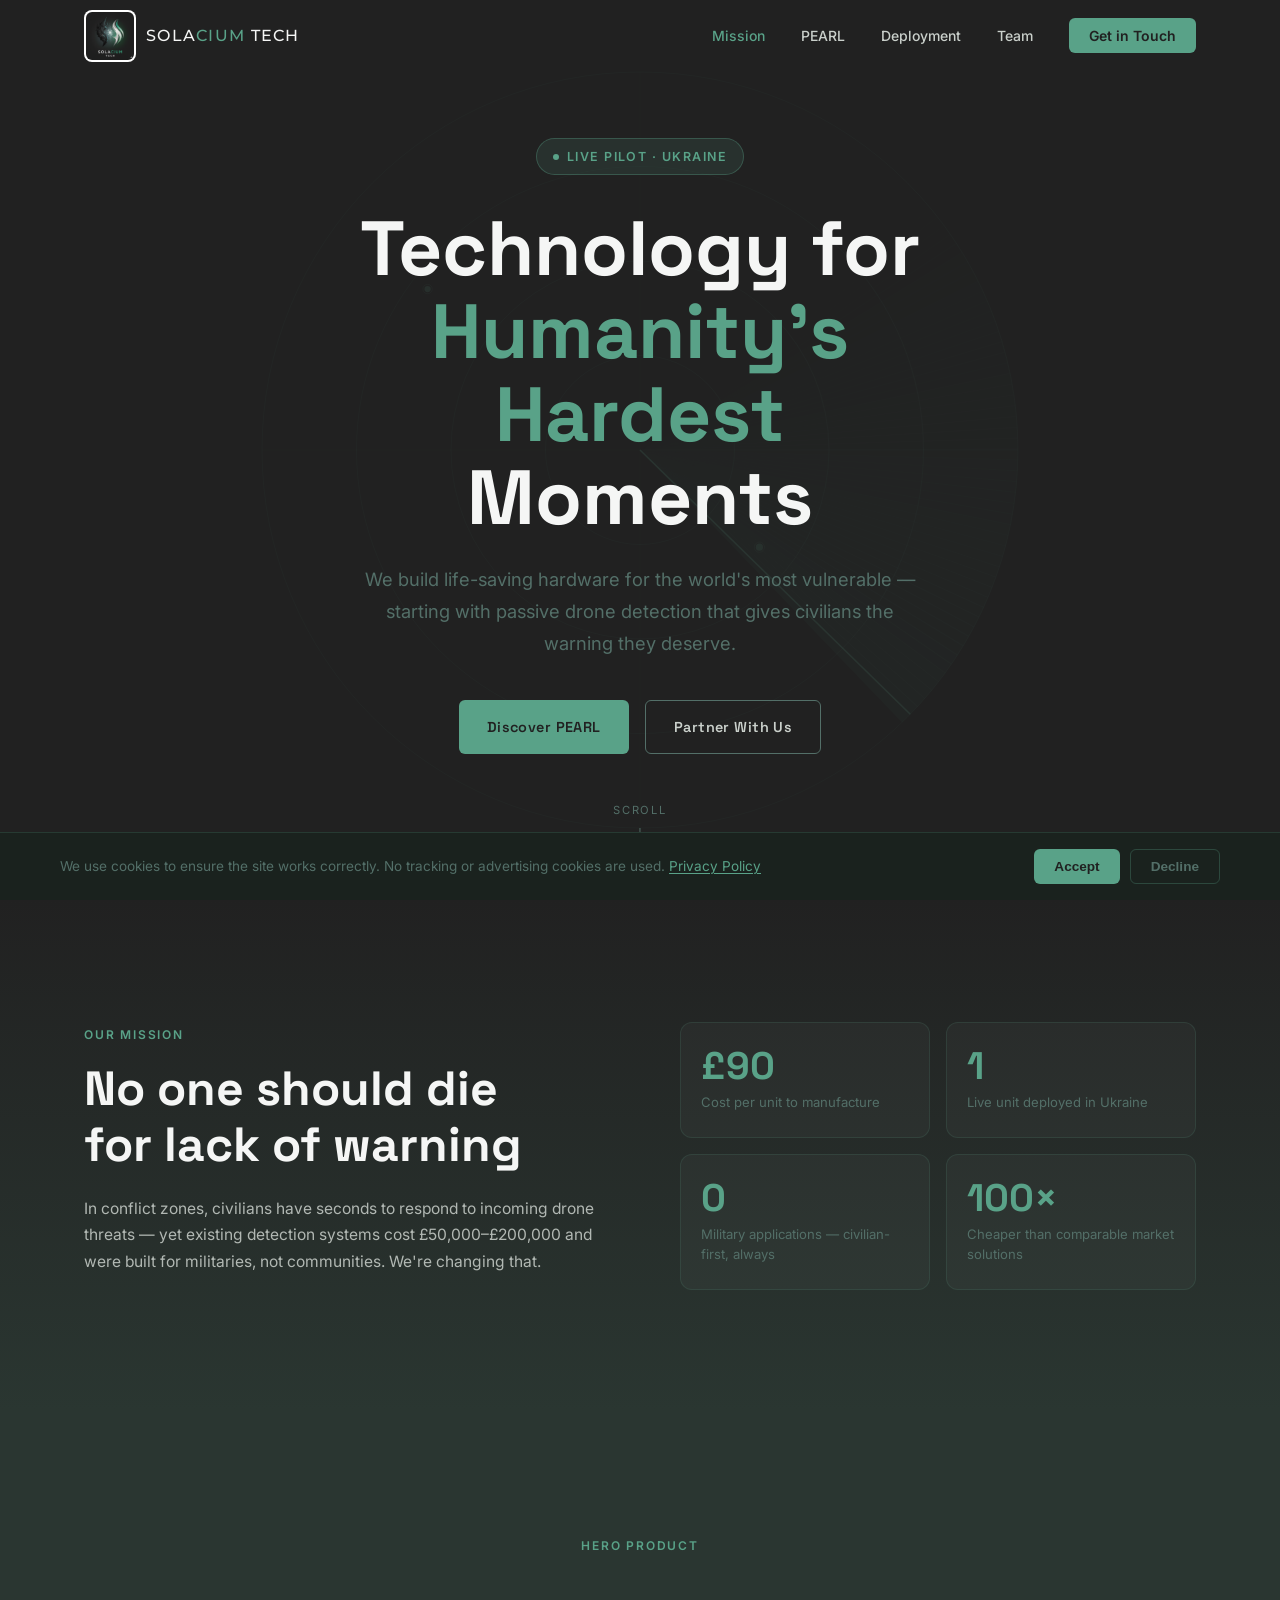
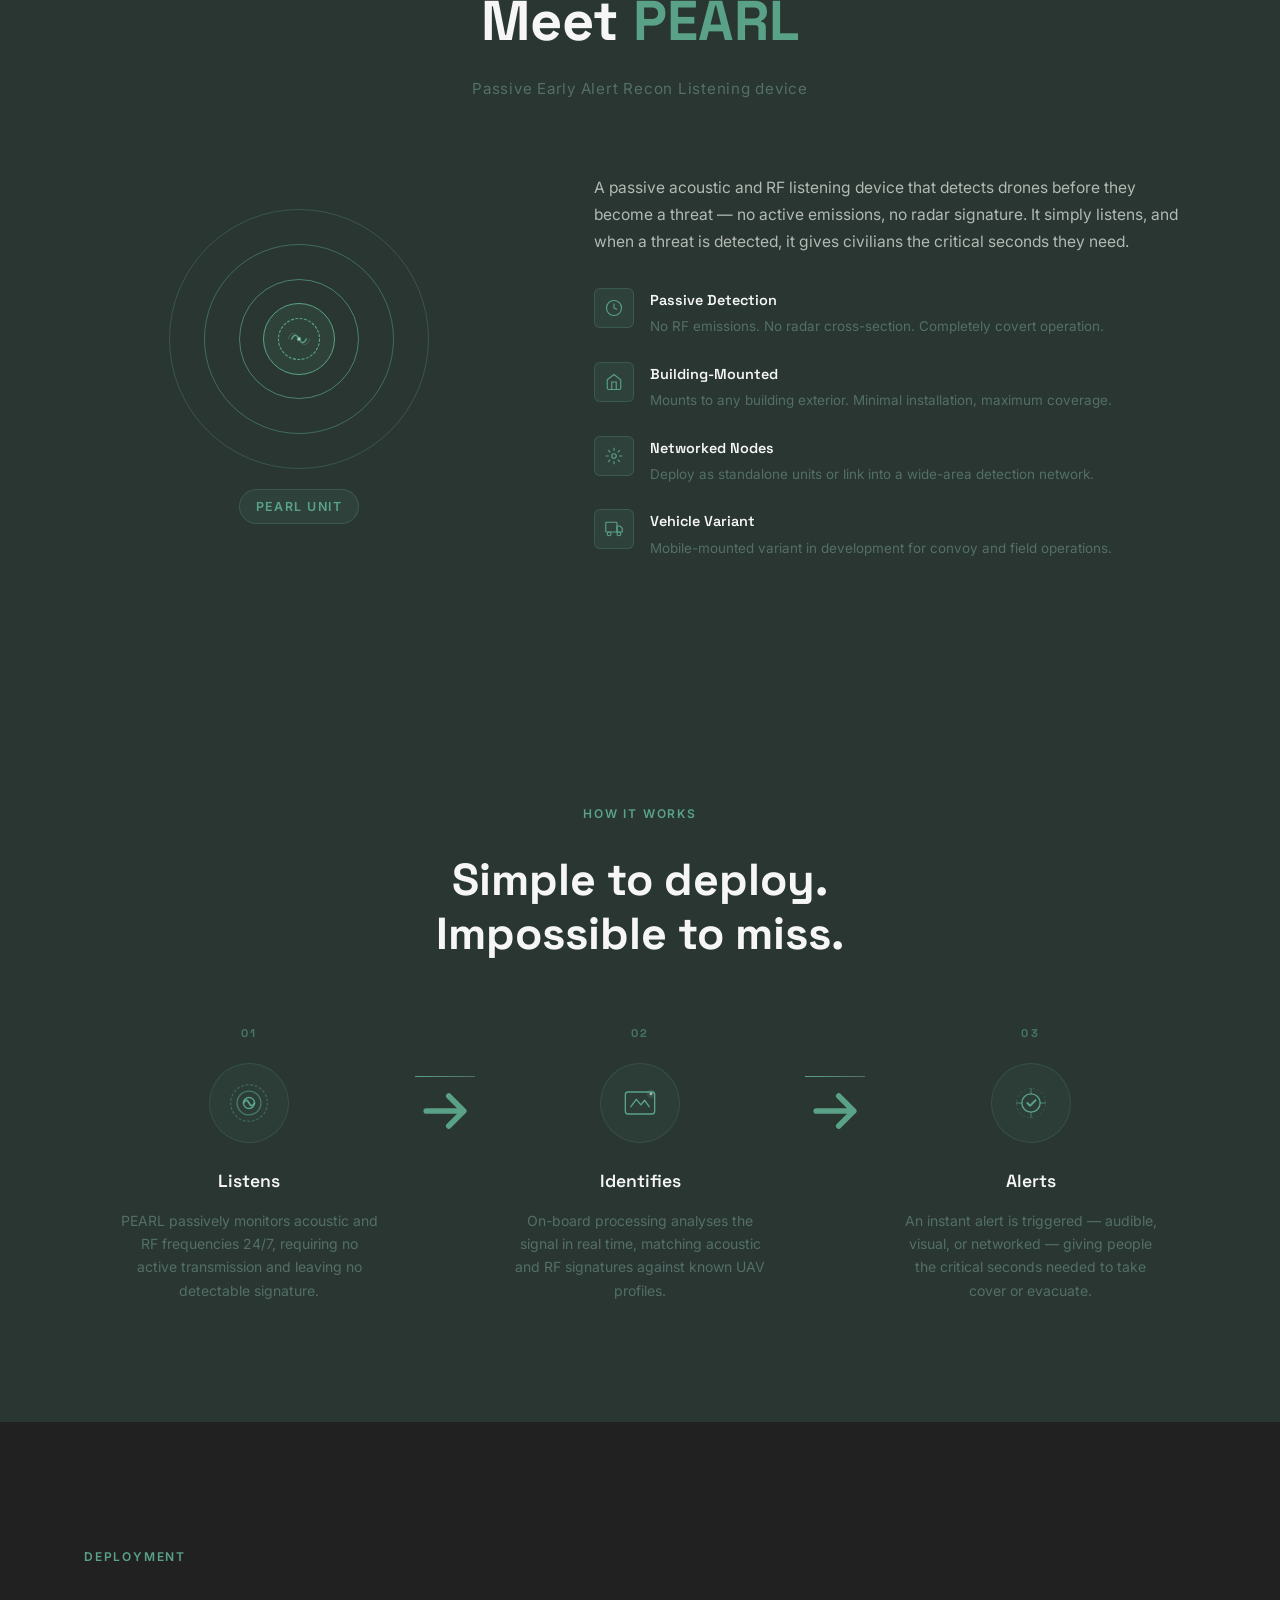
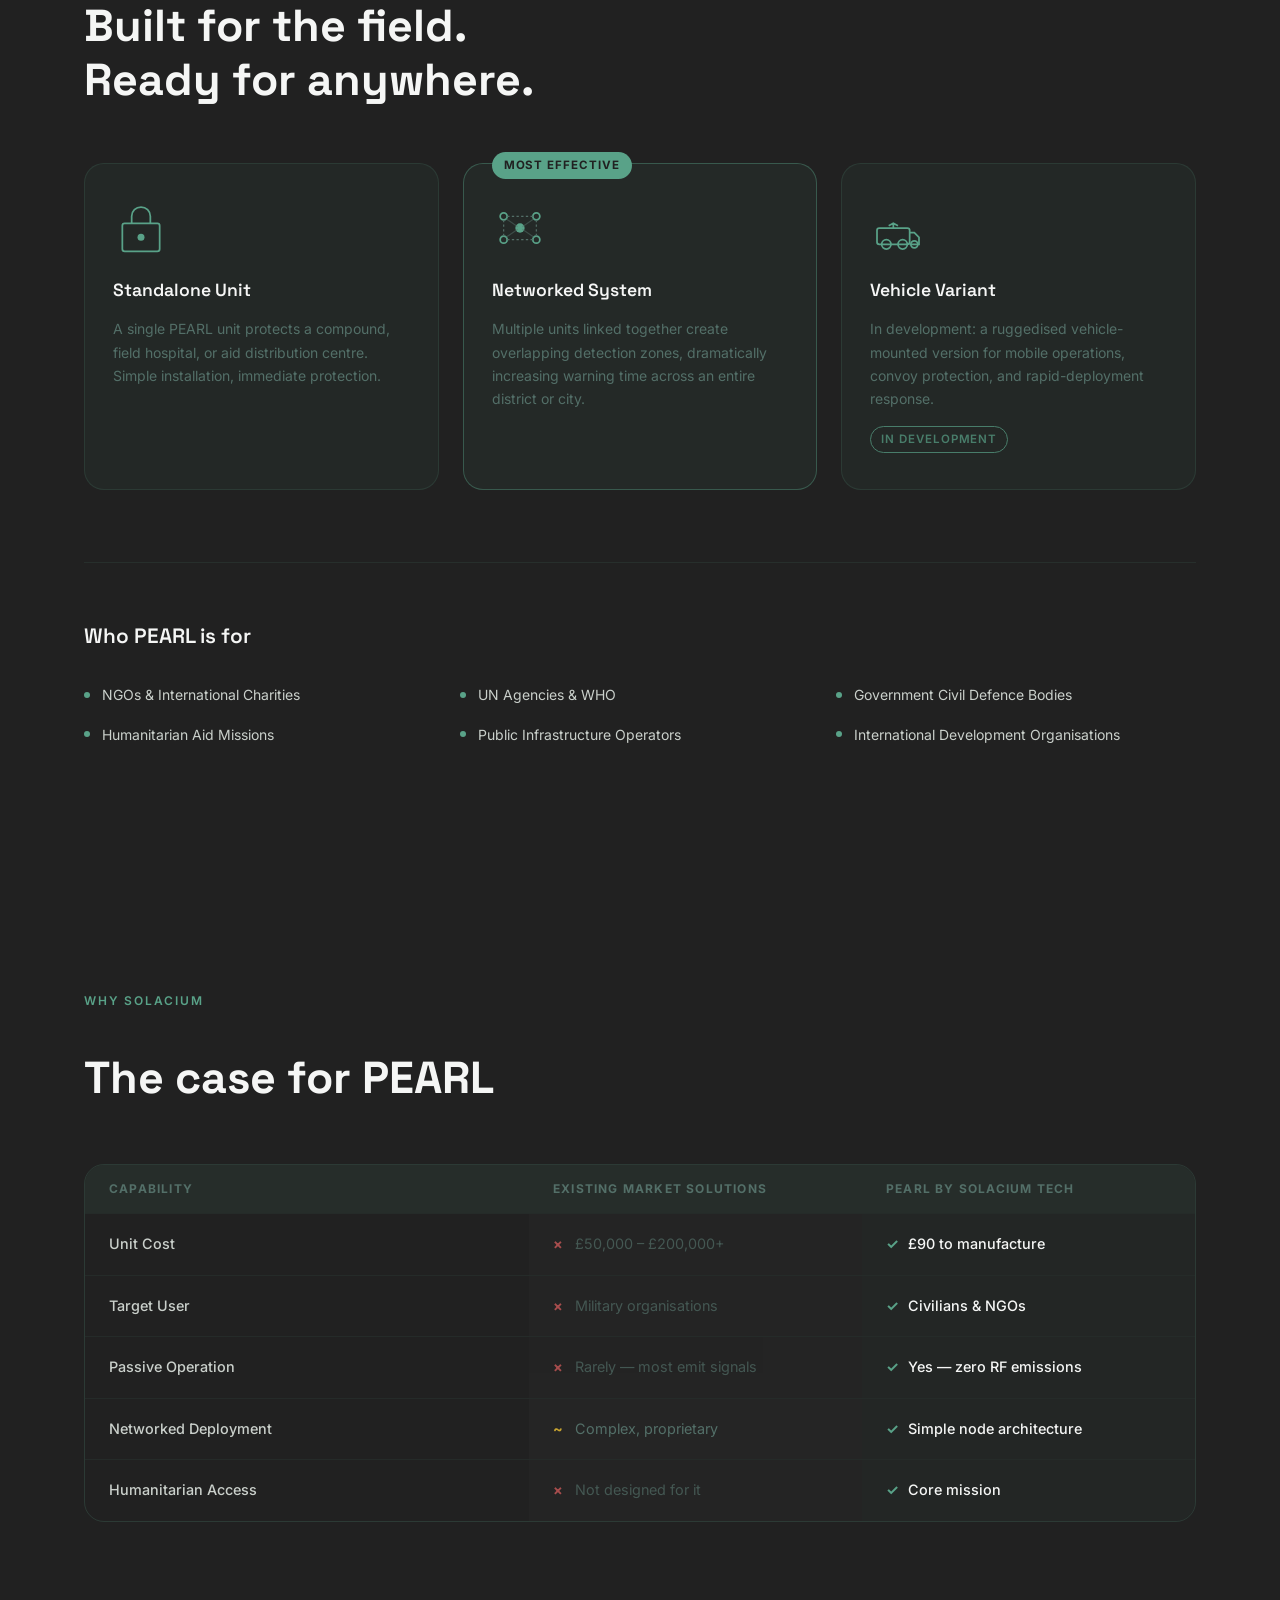
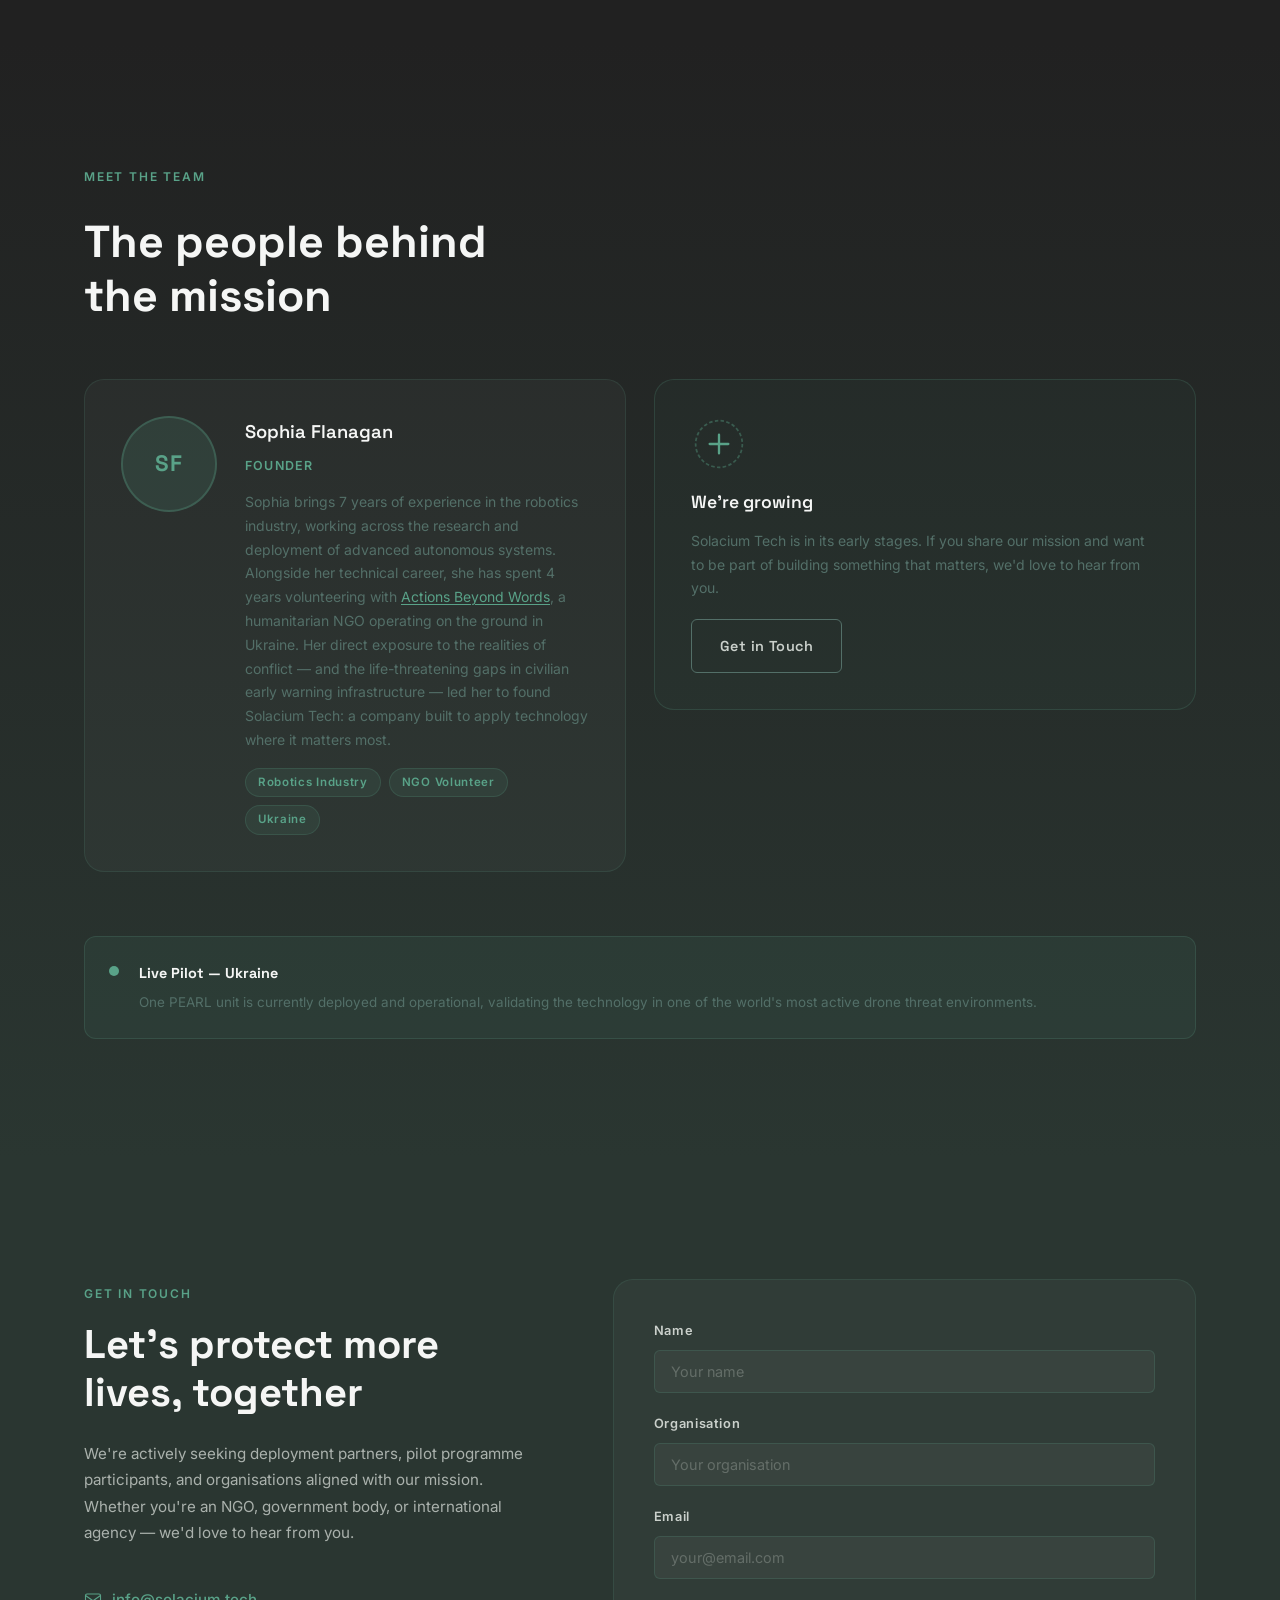
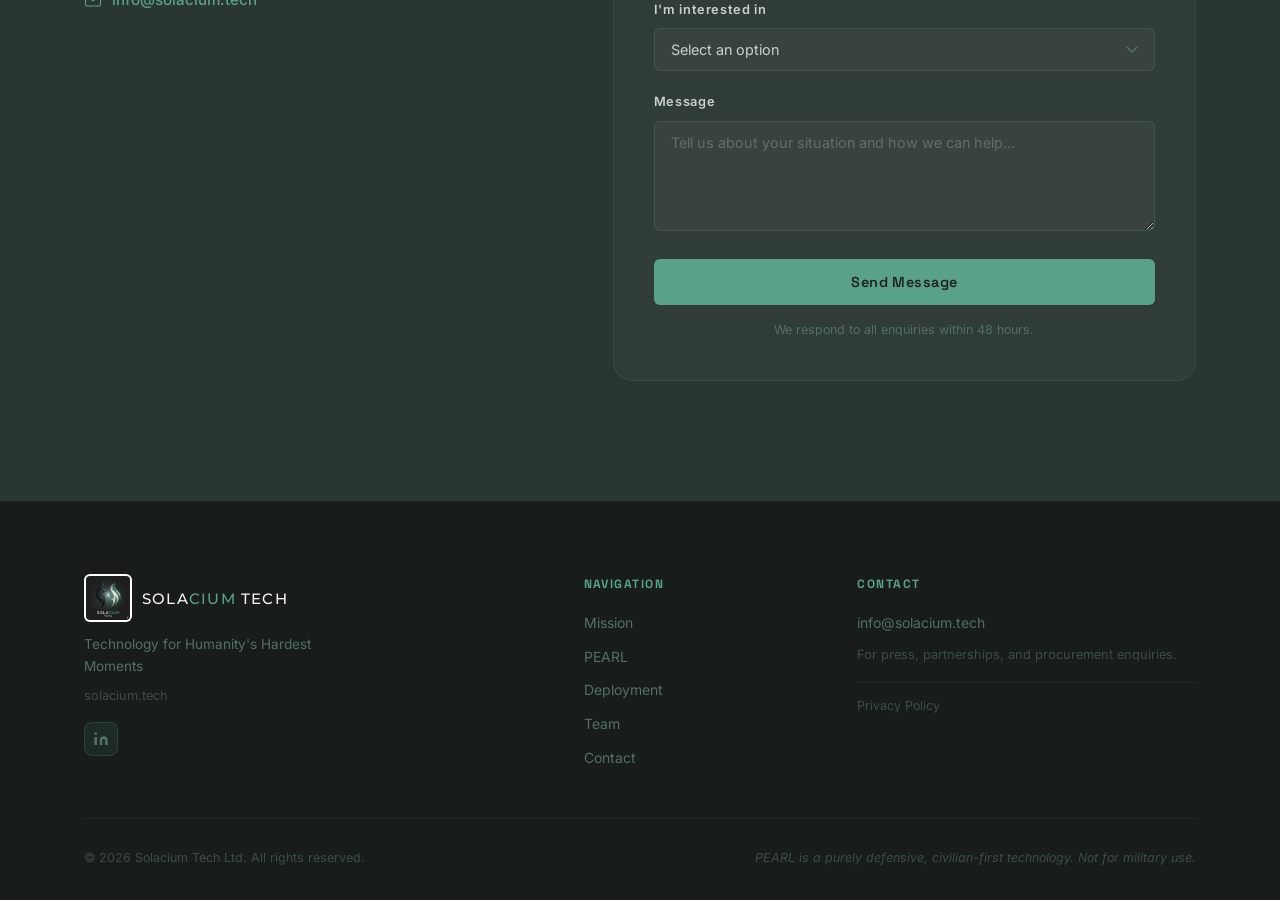
==== commit 85b493bd: "content: rewrite founder bio, link Actions Beyond Words NGO https://claude.ai/code/session_01ER9Fsay" ====
--- a/index.html
+++ b/index.html
@@ -420,9 +420,14 @@
             <h3>Sophia Flanagan</h3>
             <span class="team-role">Founder</span>
             <p>
-              With 7 years in the robotics industry working with cutting-edge technology,
-              and 4 years volunteering with an NGO in Ukraine, founding Solacium Tech felt
-              like a natural crossover — using technology for purposeful means.
+              Sophia brings 7 years of experience in the robotics industry, working across
+              the research and deployment of advanced autonomous systems. Alongside her
+              technical career, she has spent 4 years volunteering with
+              <a href="https://actionsbeyondwords.org" target="_blank" rel="noopener" class="team-link">Actions Beyond Words</a>,
+              a humanitarian NGO operating on the ground in Ukraine. Her direct exposure to
+              the realities of conflict — and the life-threatening gaps in civilian early
+              warning infrastructure — led her to found Solacium Tech: a company built to
+              apply technology where it matters most.
             </p>
             <div class="team-tags">
               <span>Robotics Industry</span>
--- a/style.css
+++ b/style.css
@@ -1484,6 +1484,17 @@
   margin-bottom: 16px;
 }
 
+.team-link {
+  color: var(--green);
+  text-decoration: underline;
+  text-underline-offset: 2px;
+  transition: opacity 0.2s;
+}
+
+.team-link:hover {
+  opacity: 0.75;
+}
+
 .team-tags {
   display: flex;
   flex-wrap: wrap;
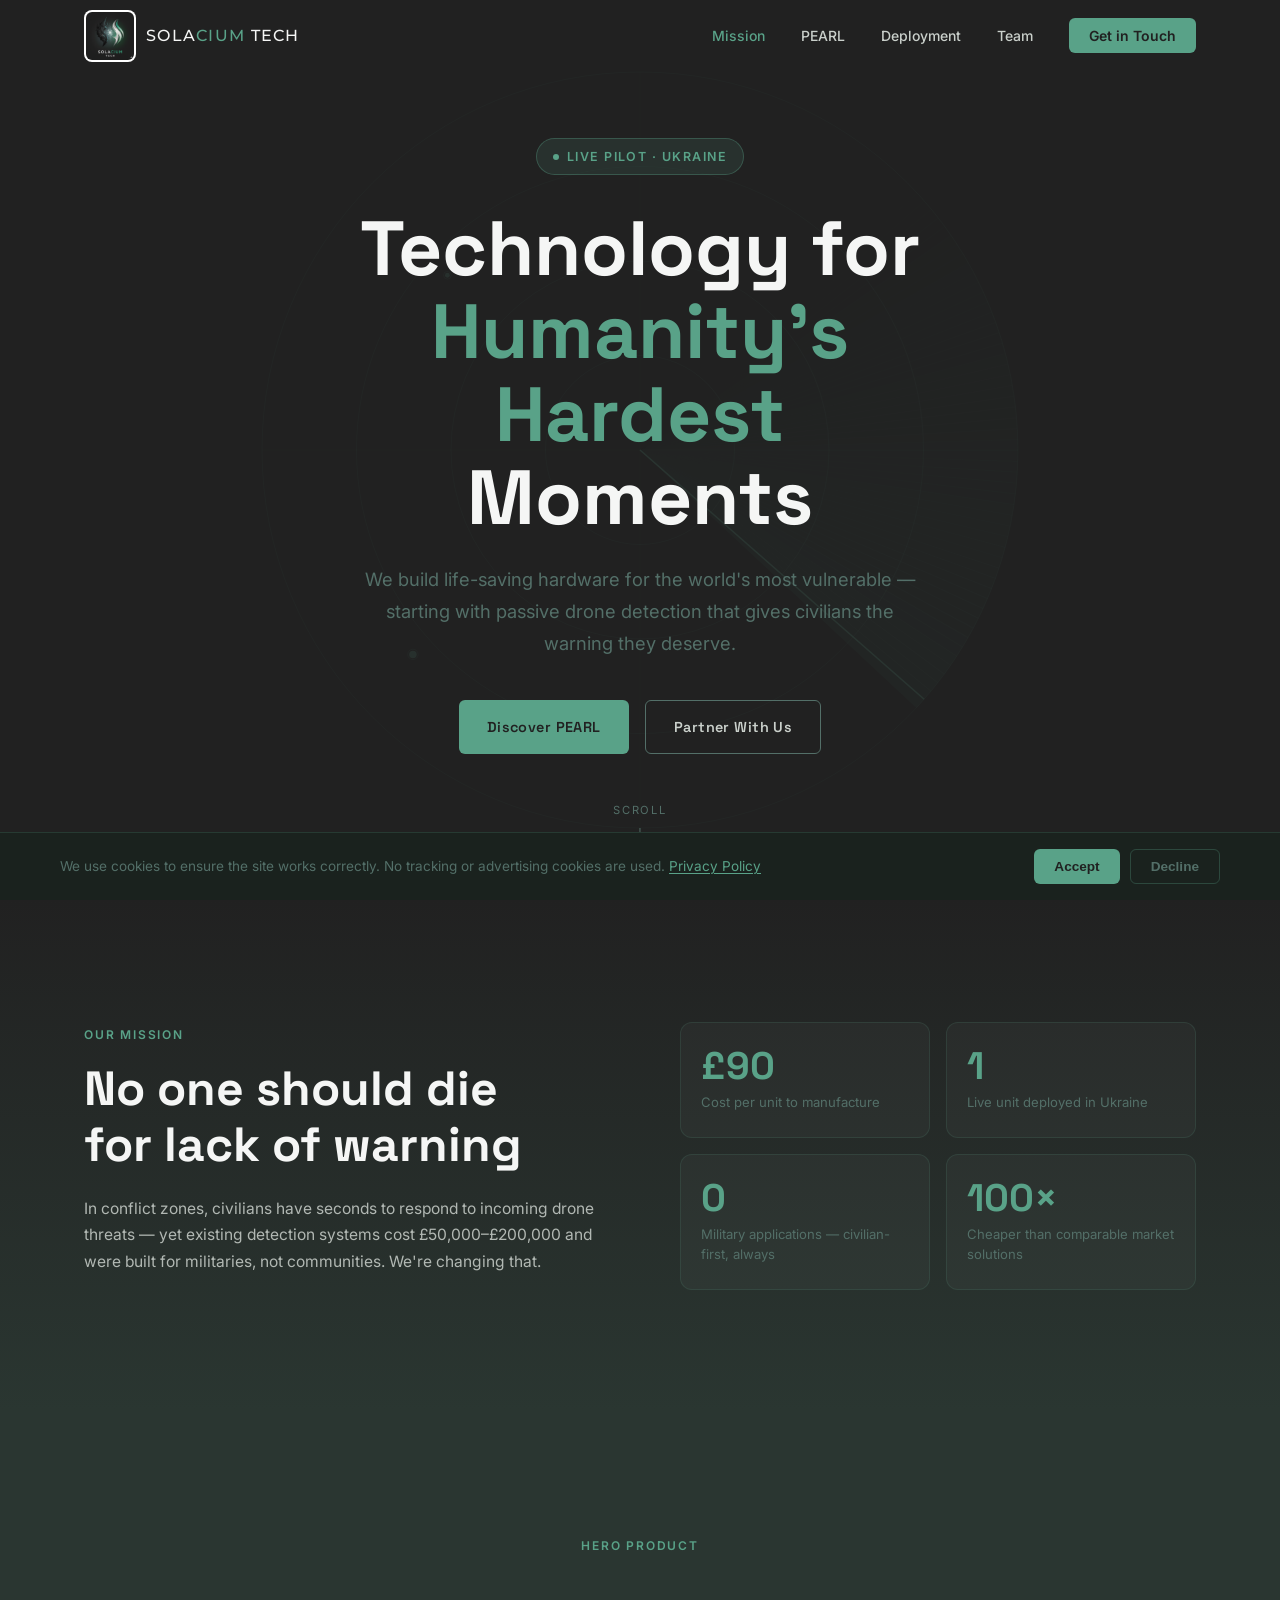
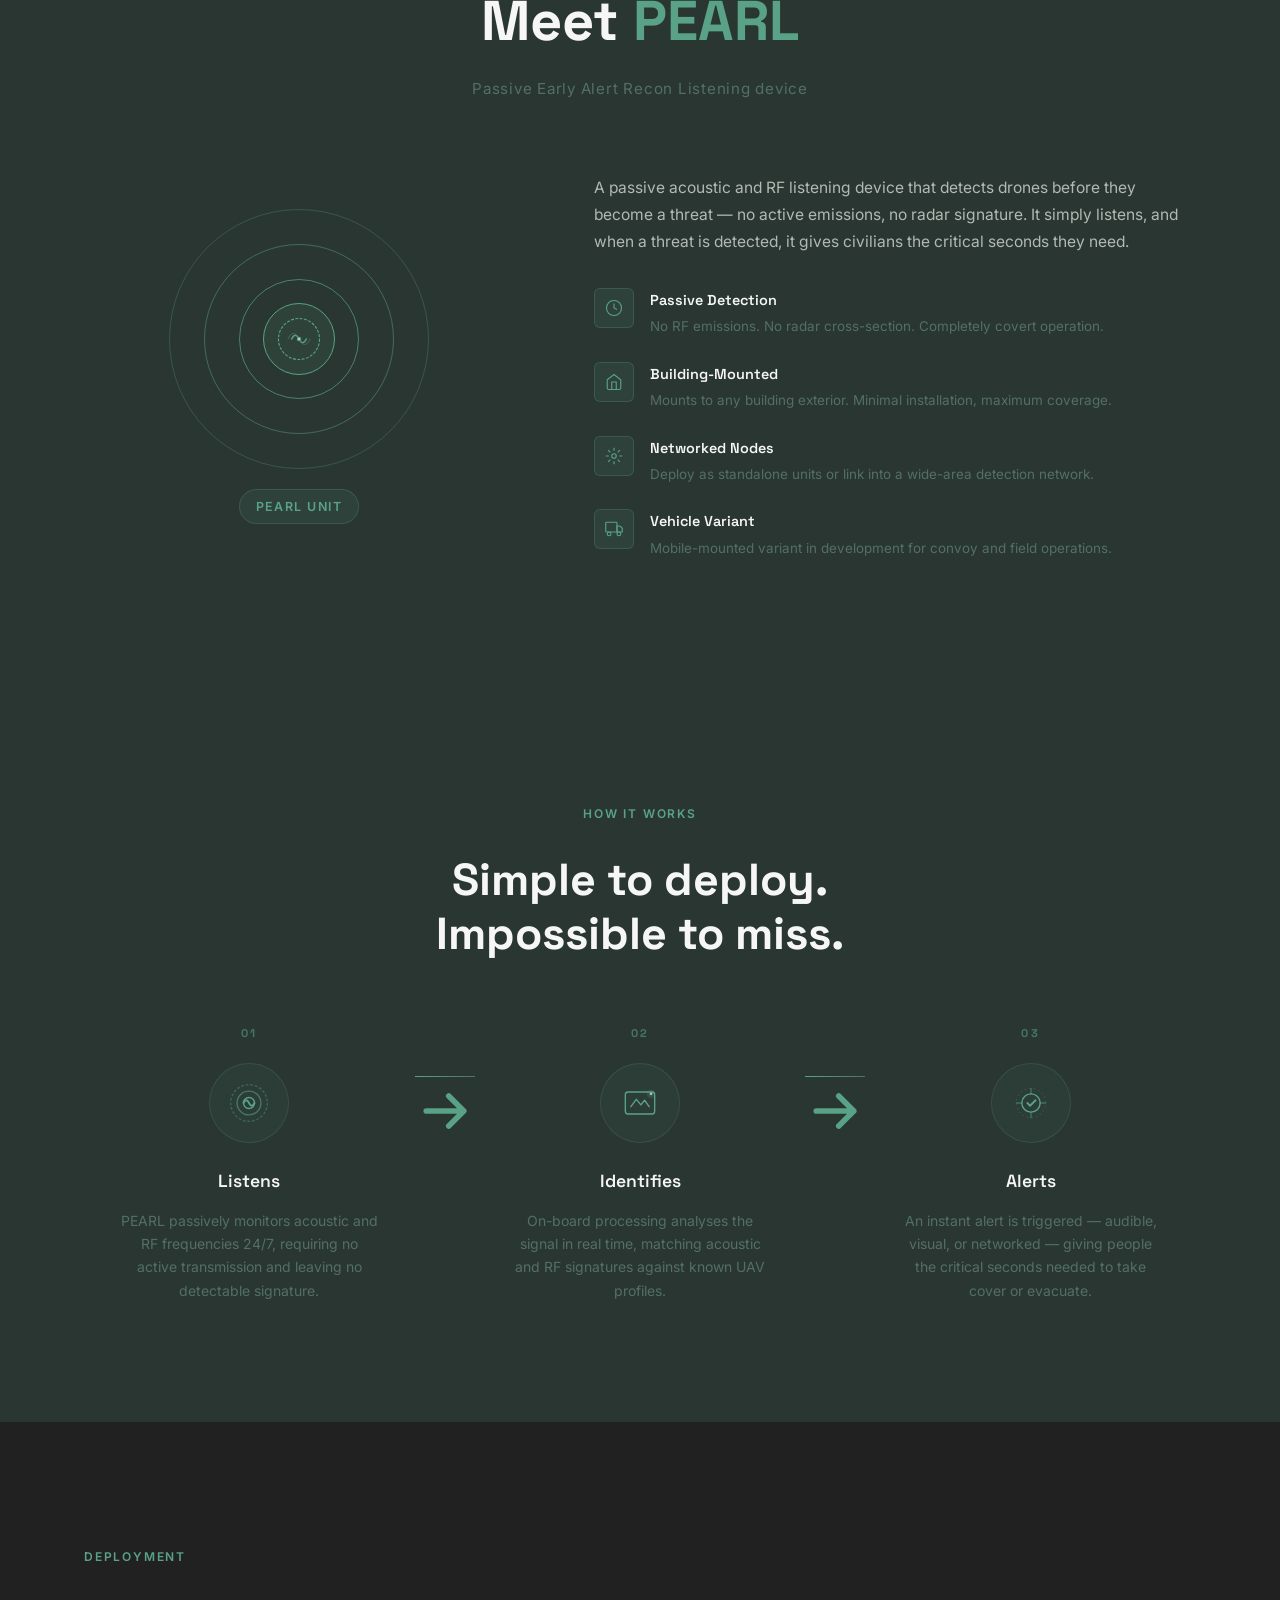
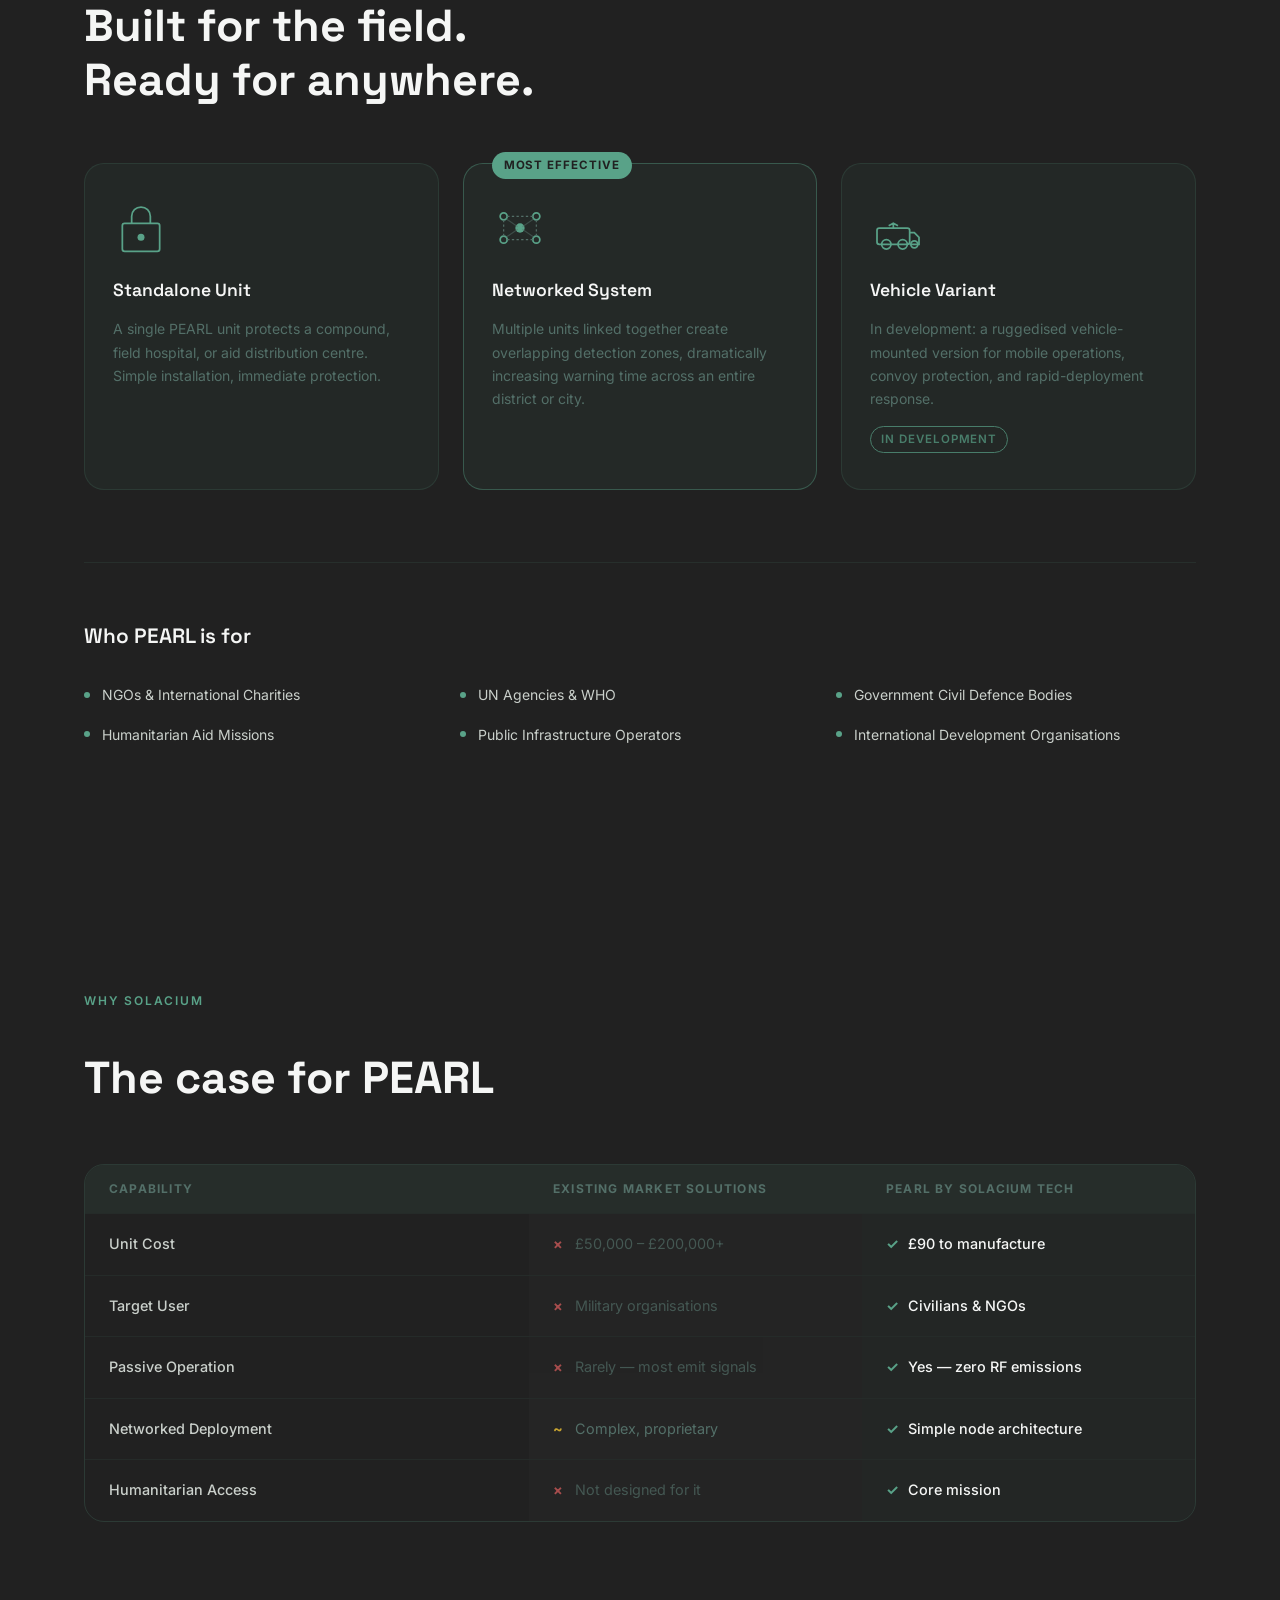
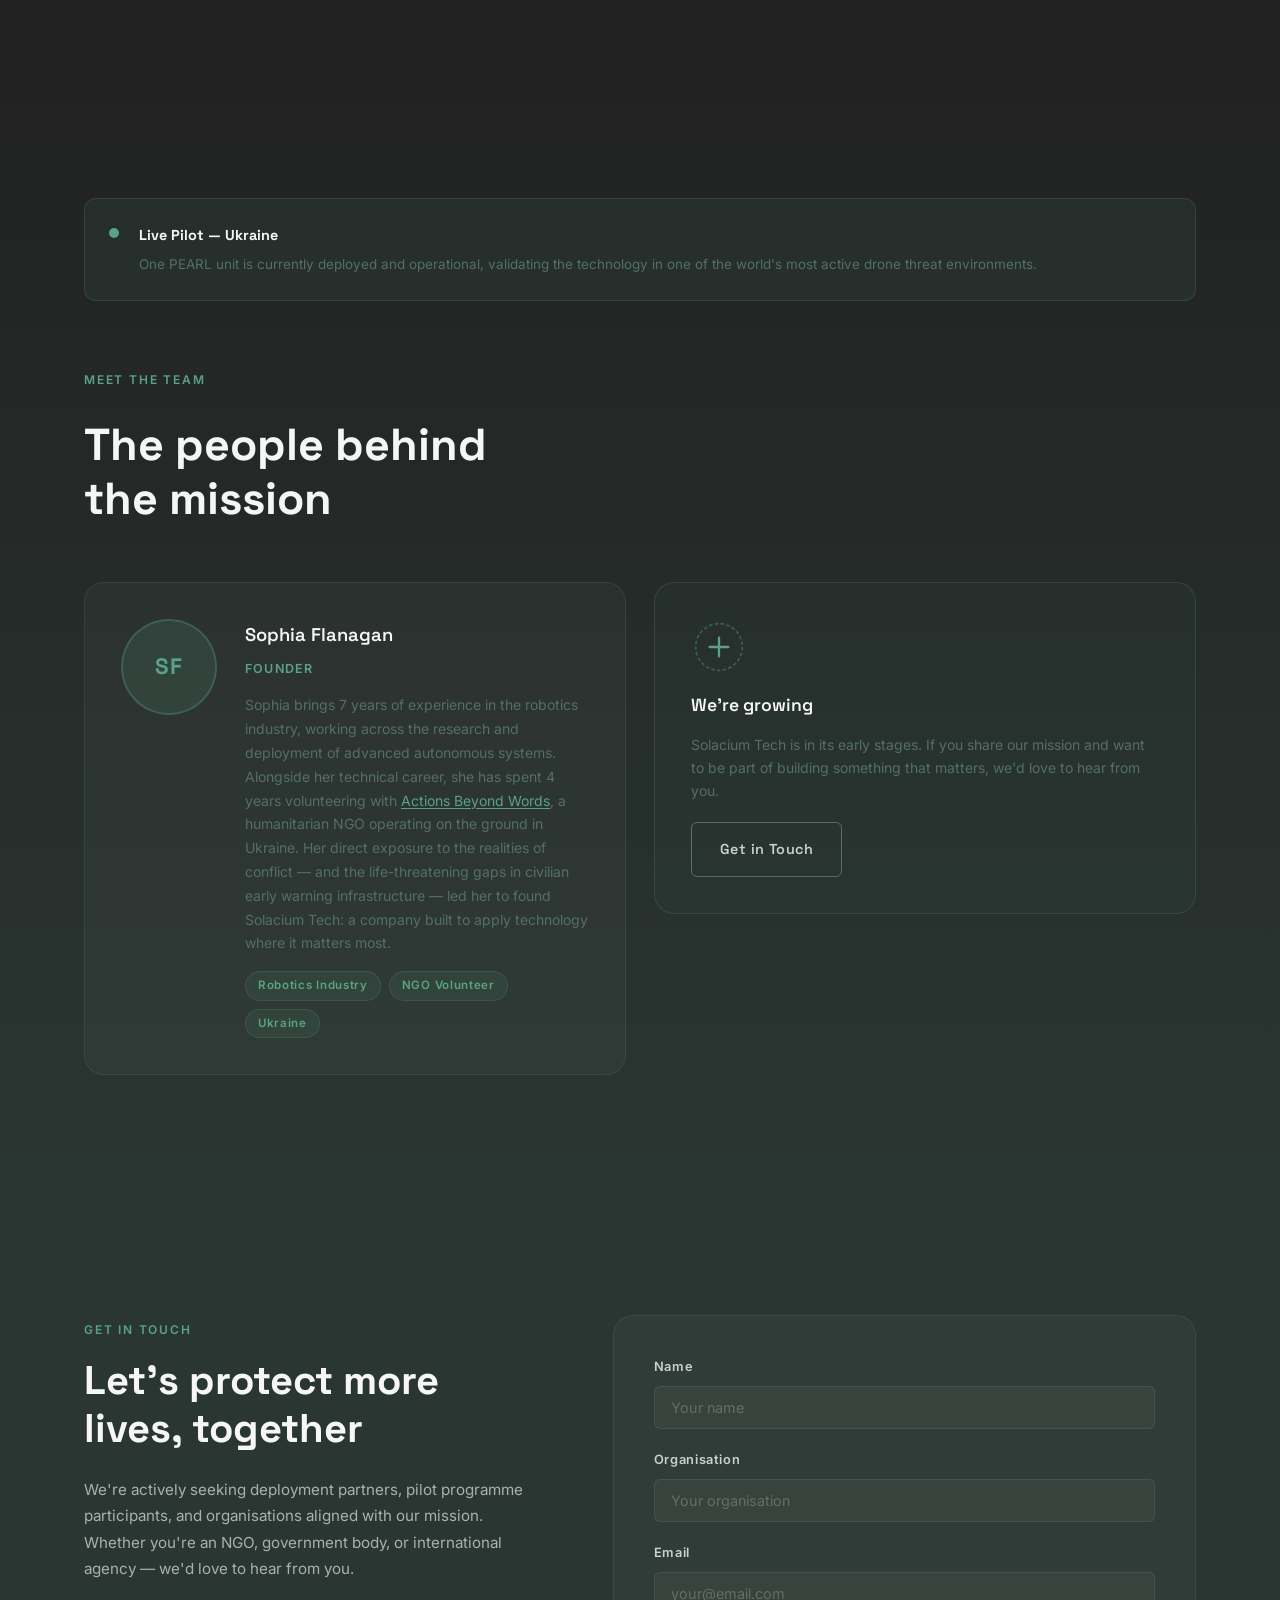
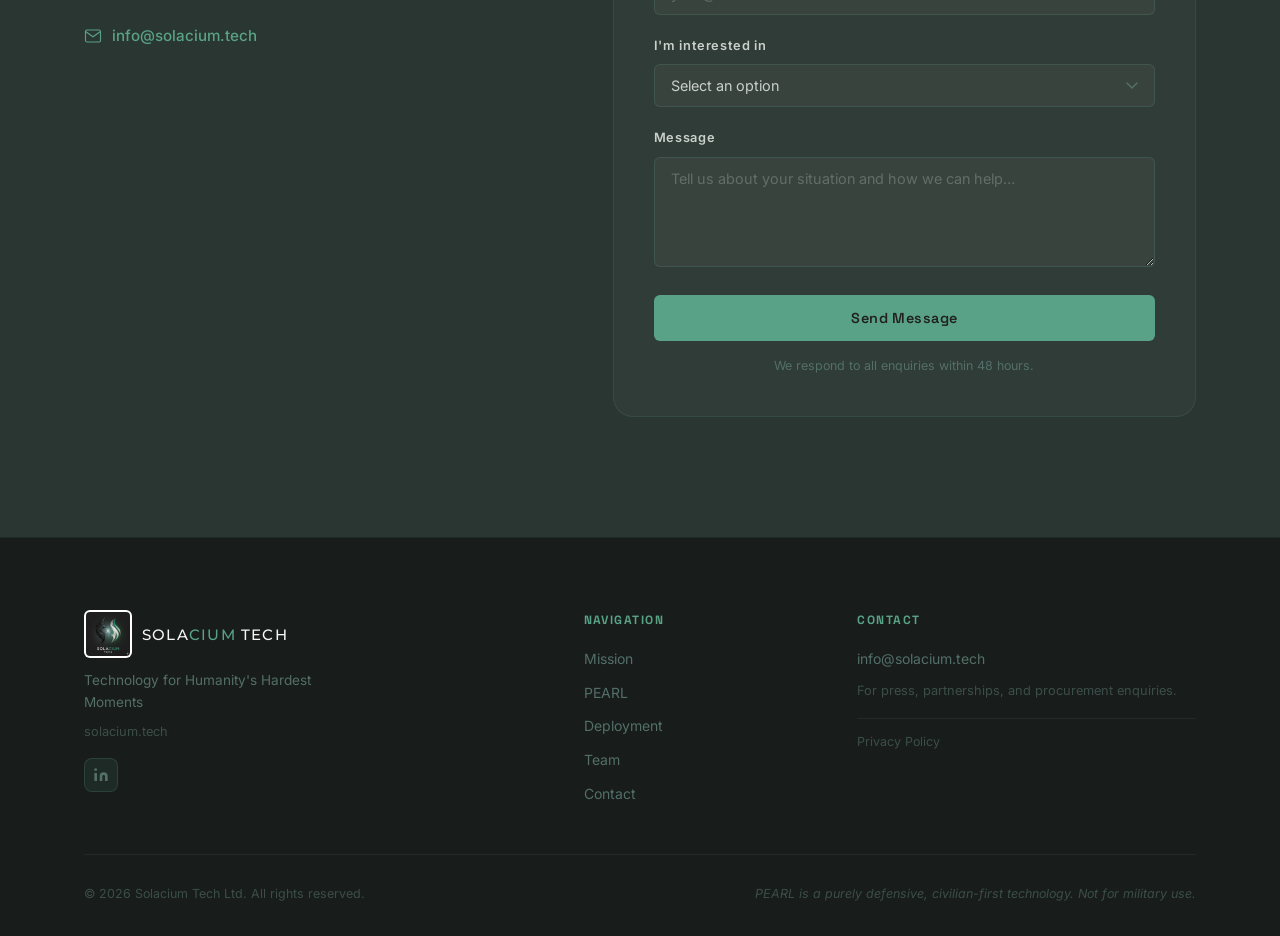
==== commit 24b2b8bb: "style: move Ukraine pilot callout above team section https://claude.ai/code/session_01ER9FsayrRywsLA" ====
--- a/index.html
+++ b/index.html
@@ -401,6 +401,13 @@
   <!-- Meet the Team -->
   <section class="team" id="team">
     <div class="container">
+      <div class="story-pilot reveal" style="margin-bottom: 64px;">
+        <div class="pilot-dot"></div>
+        <div>
+          <strong>Live Pilot — Ukraine</strong>
+          <p>One PEARL unit is currently deployed and operational, validating the technology in one of the world's most active drone threat environments.</p>
+        </div>
+      </div>
       <div class="team-header reveal">
         <span class="section-label">Meet the Team</span>
         <h2>The people behind<br />the mission</h2>
@@ -451,14 +458,6 @@
         </div>
       </div>
 
-      <!-- Story callout -->
-      <div class="story-pilot reveal" style="margin-top: 64px;">
-        <div class="pilot-dot"></div>
-        <div>
-          <strong>Live Pilot — Ukraine</strong>
-          <p>One PEARL unit is currently deployed and operational, validating the technology in one of the world's most active drone threat environments.</p>
-        </div>
-      </div>
     </div>
   </section>
 
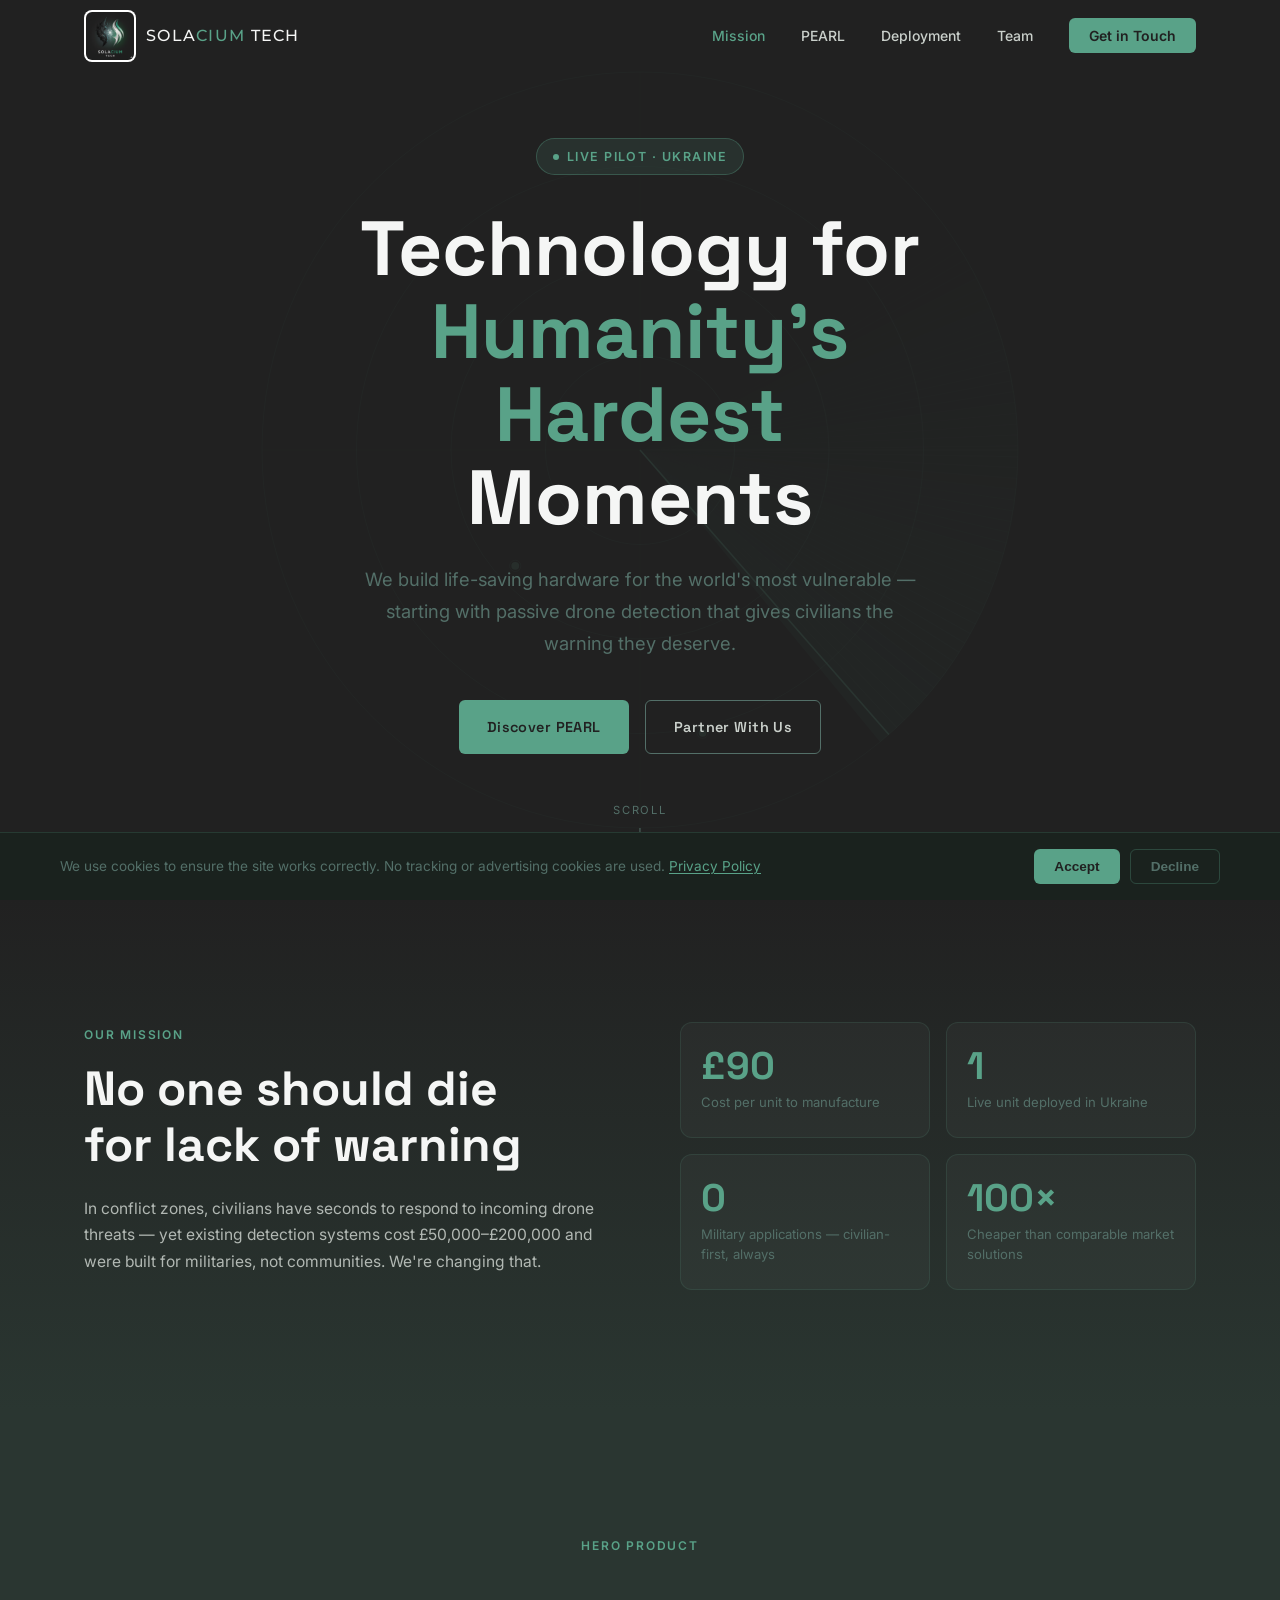
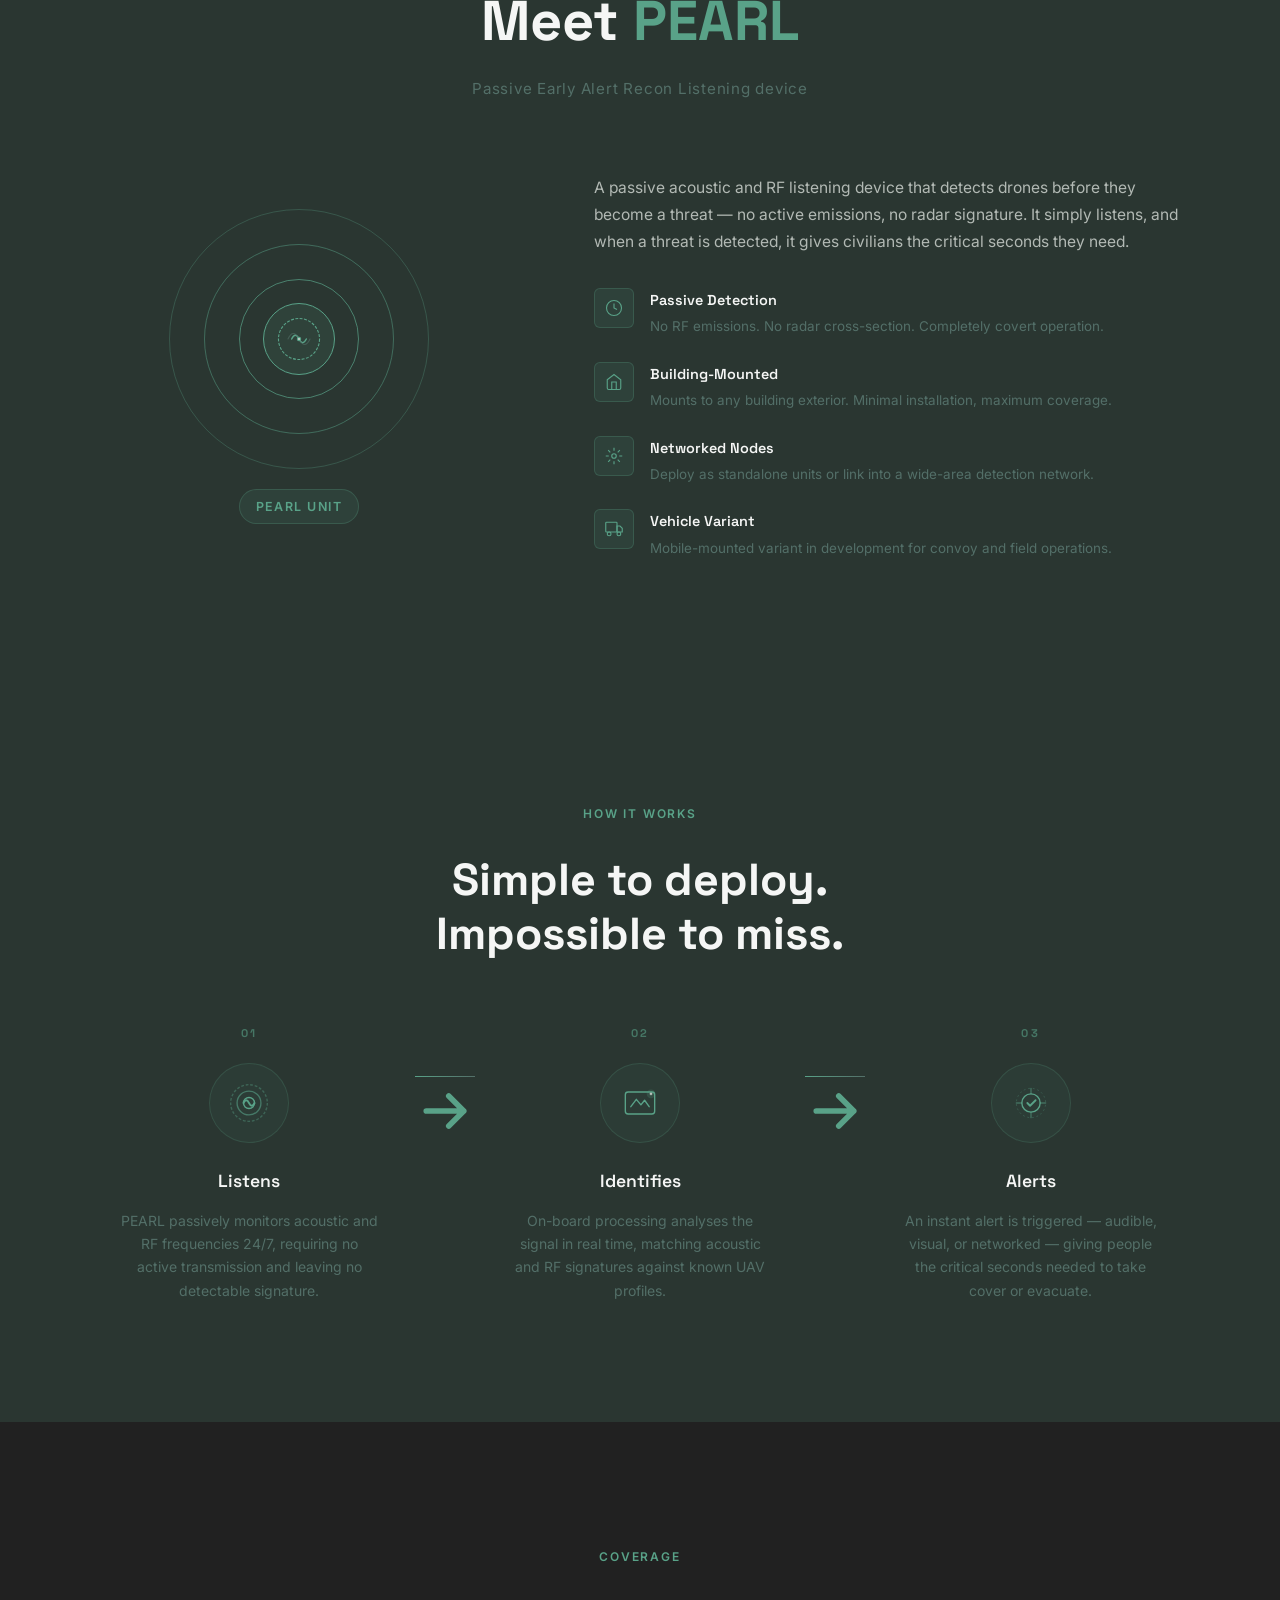
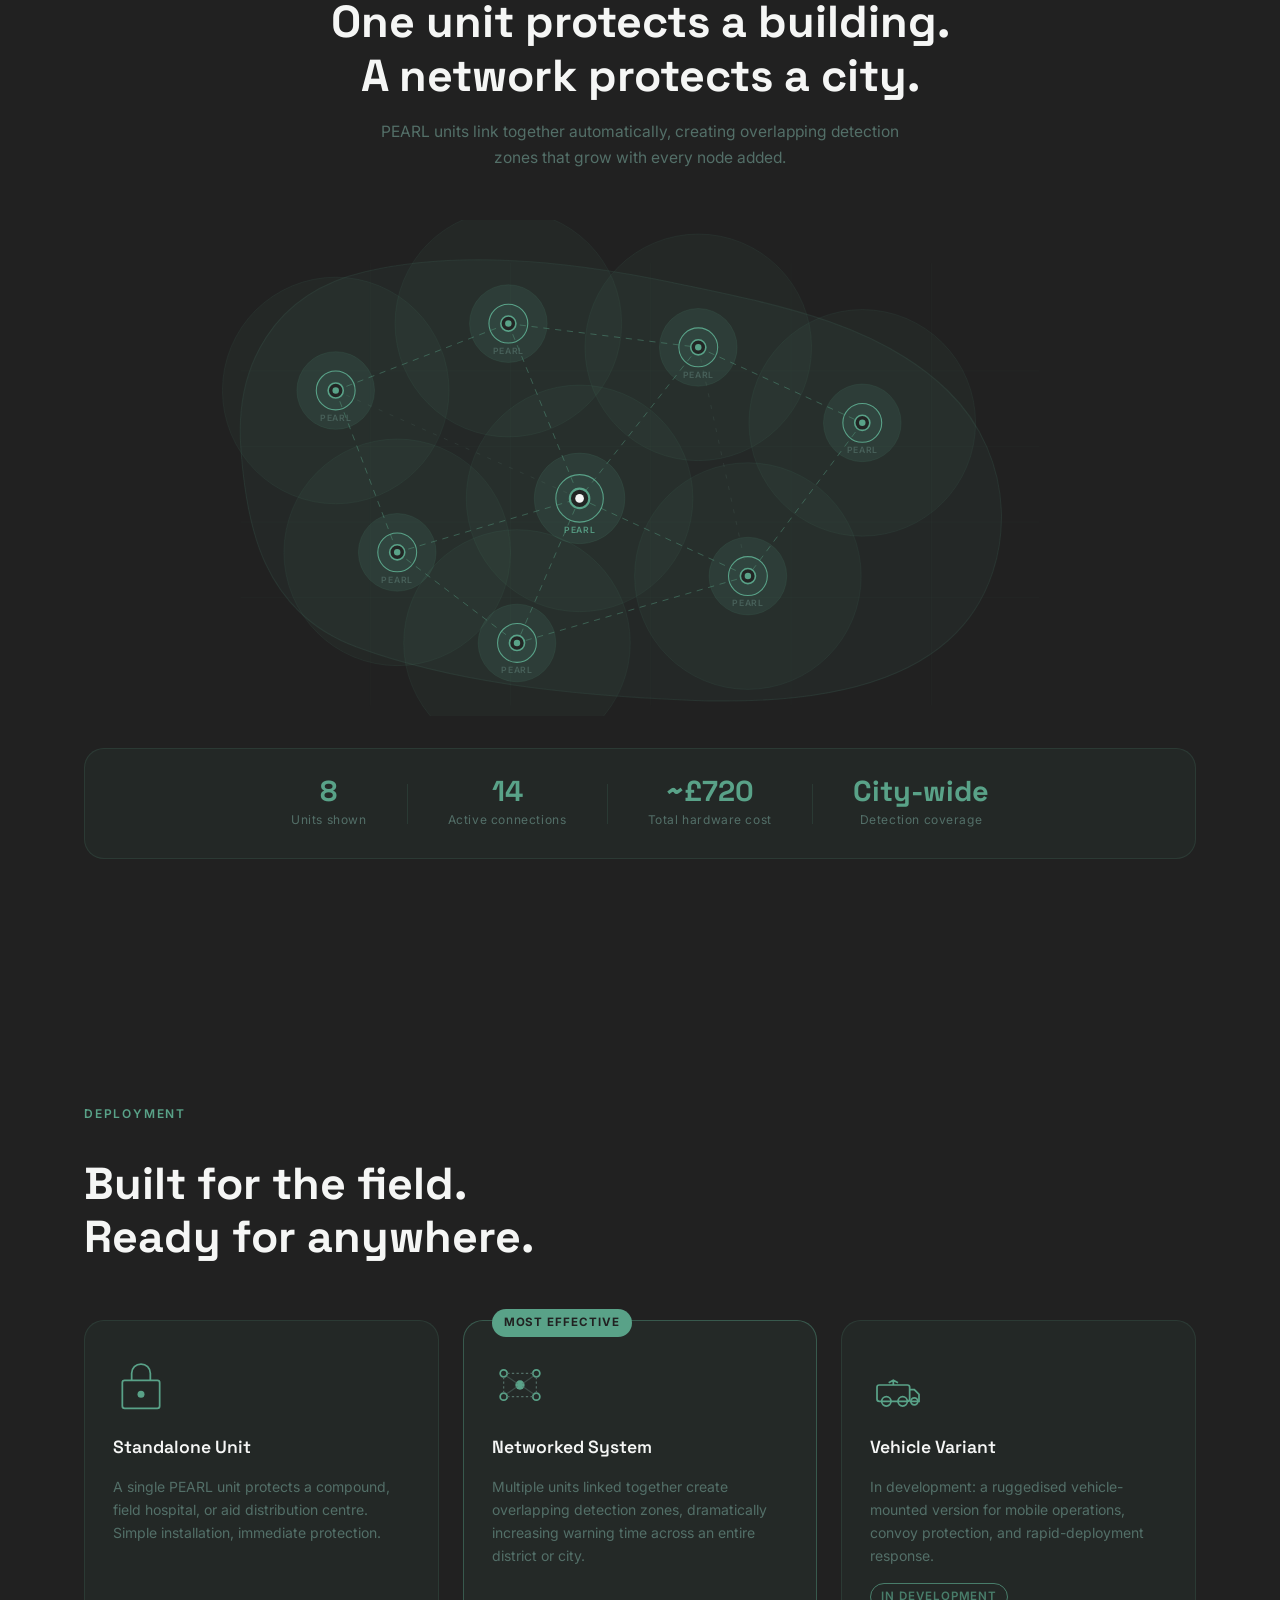
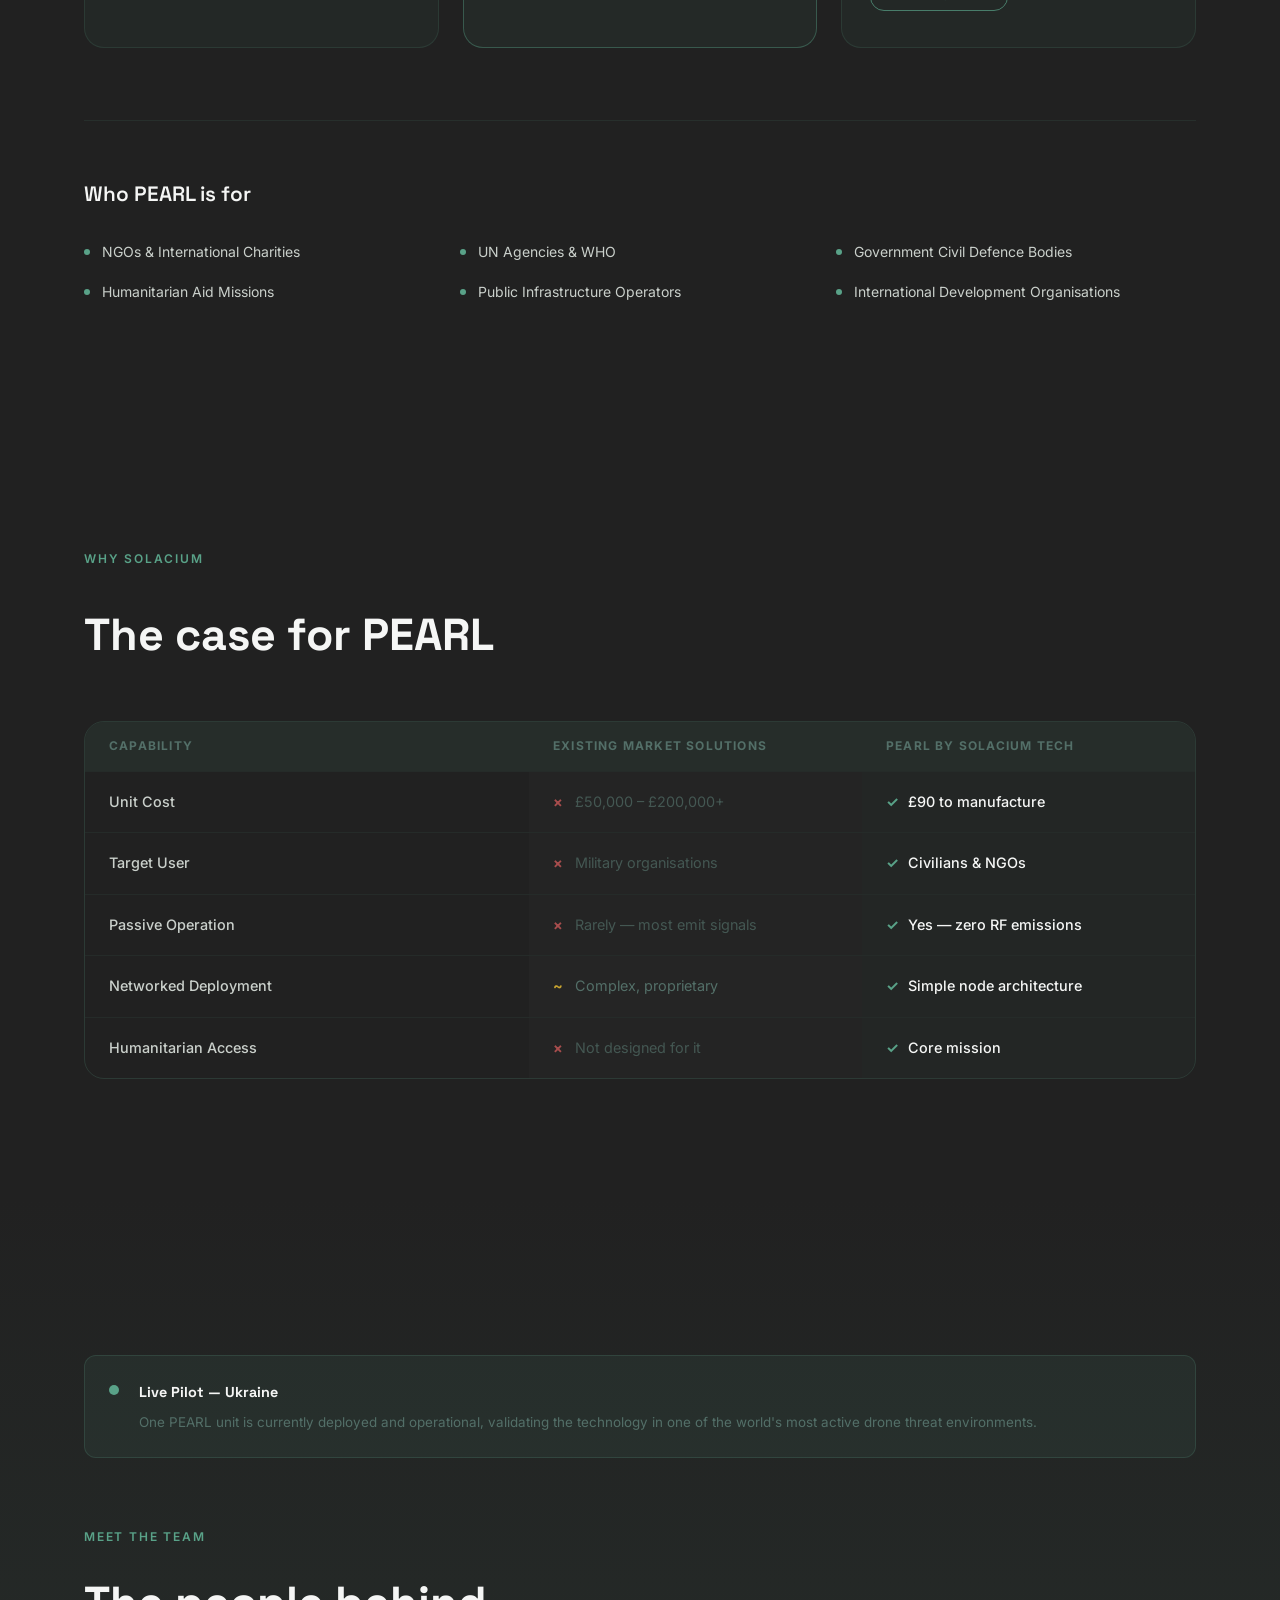
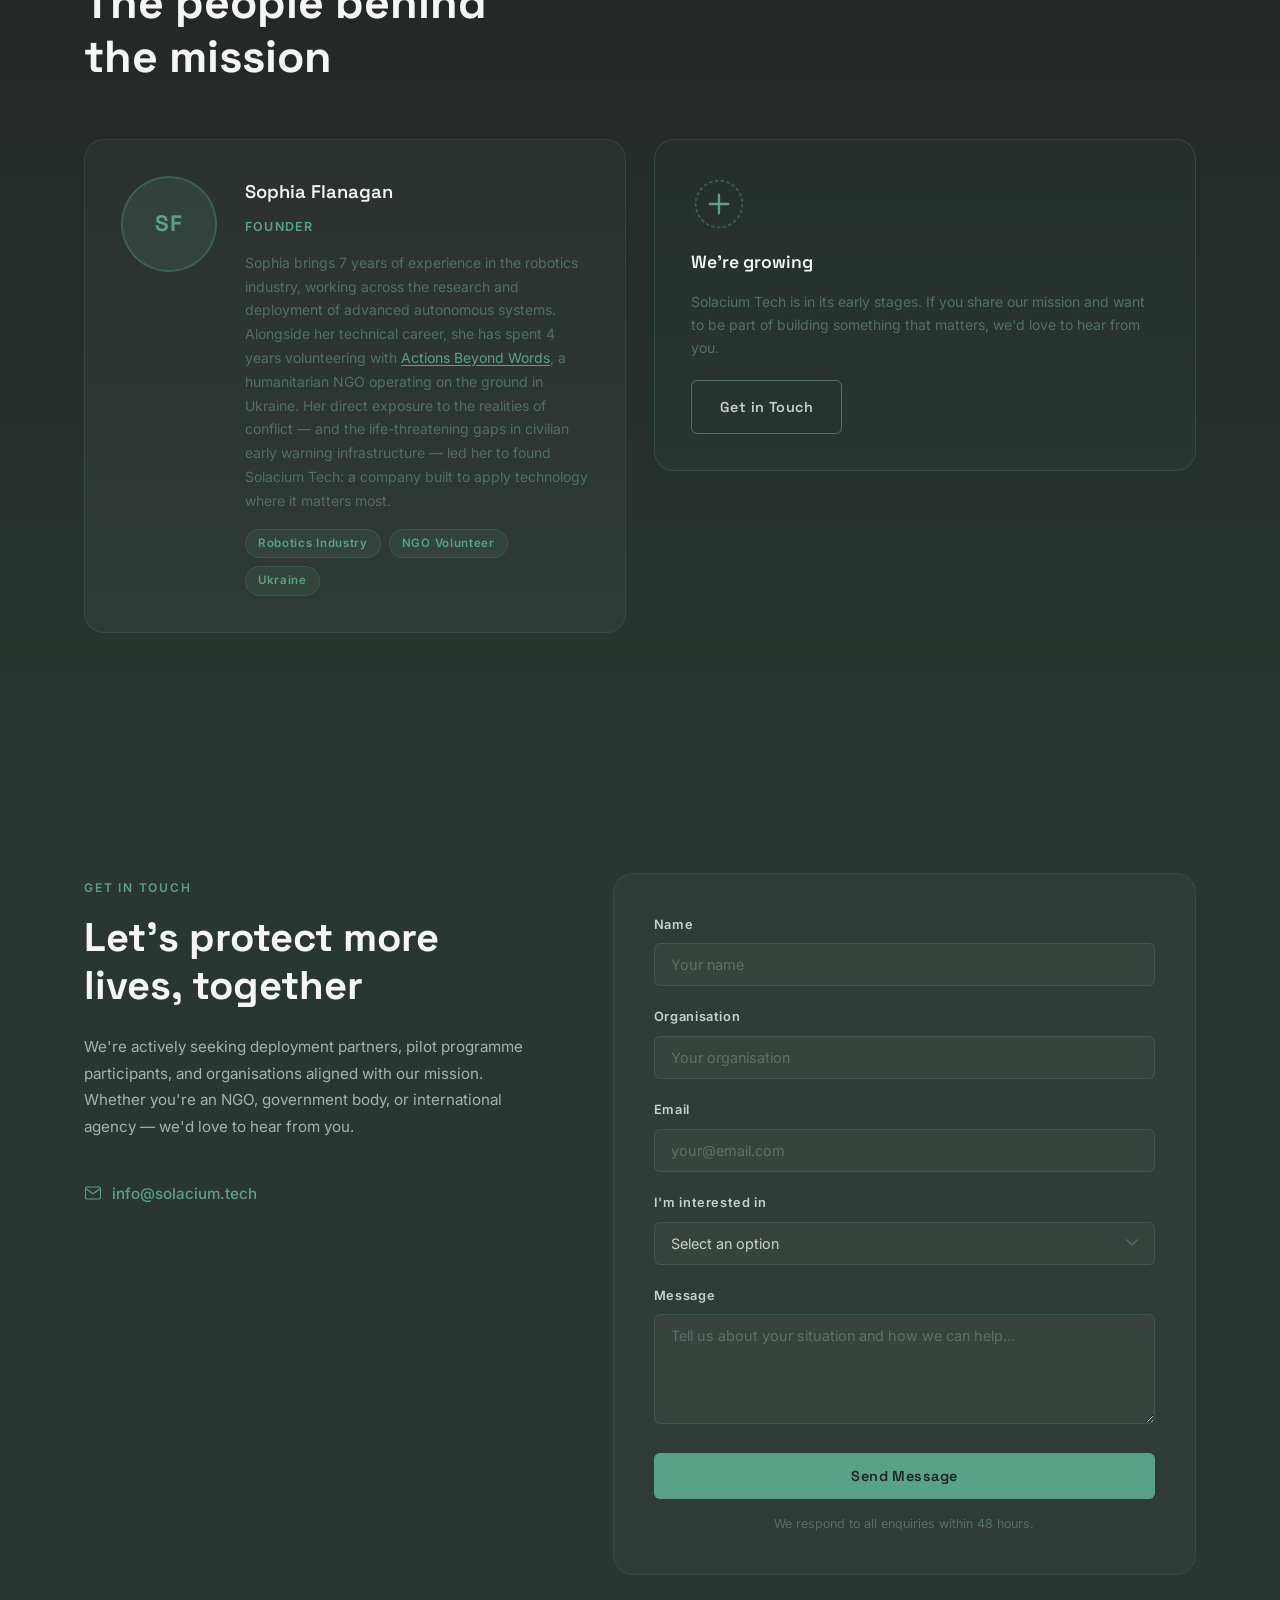
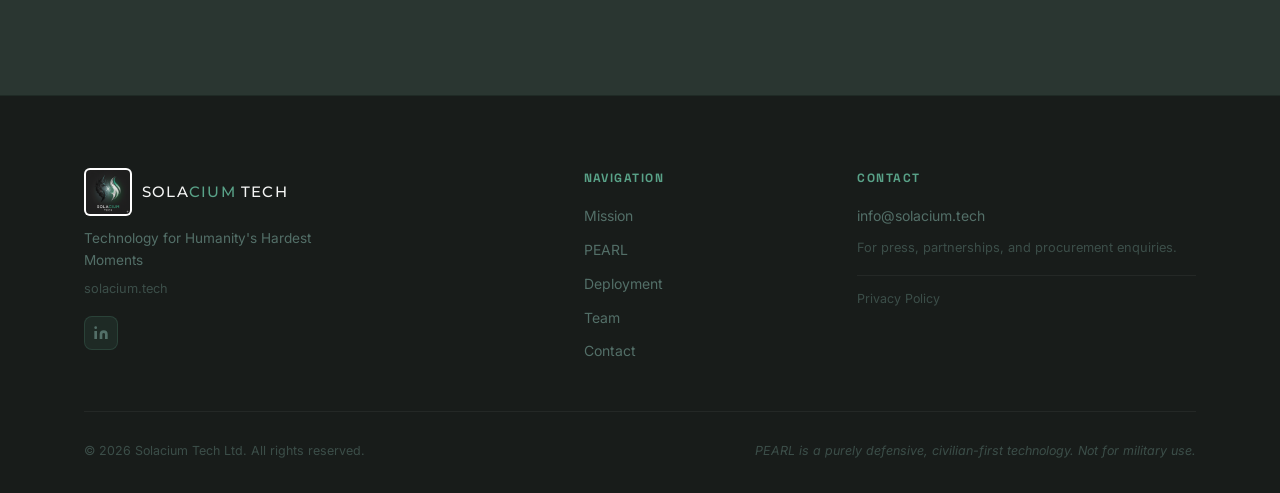
==== commit c0bc93c1: "feat: add animated PEARL network map section Full-width SVG visualization showing: - Abstract region" ====
--- a/index.html
+++ b/index.html
@@ -289,6 +289,163 @@
     </div>
   </section>
 
+  <!-- Network Map -->
+  <section class="network-map" id="network-map">
+    <div class="container">
+      <div class="network-header reveal">
+        <span class="section-label">Coverage</span>
+        <h2>One unit protects a building.<br />A network protects a city.</h2>
+        <p class="network-subtitle">PEARL units link together automatically, creating overlapping detection zones that grow with every node added.</p>
+      </div>
+    </div>
+
+    <div class="network-viz-wrap">
+      <svg class="network-svg" viewBox="0 0 860 460" fill="none" xmlns="http://www.w3.org/2000/svg" aria-hidden="true">
+
+        <!-- Abstract region / landmass -->
+        <path class="map-region" d="M 60,210 C 55,135 90,68 175,48 C 260,28 365,38 460,58 C 555,78 650,95 715,158 C 780,221 778,318 730,375 C 682,432 590,450 475,445 C 360,440 255,428 168,396 C 81,364 65,285 60,210 Z"/>
+
+        <!-- Grid lines (subtle) -->
+        <line x1="60" y1="140" x2="800" y2="140" class="map-grid"/>
+        <line x1="60" y1="210" x2="800" y2="210" class="map-grid"/>
+        <line x1="60" y1="280" x2="800" y2="280" class="map-grid"/>
+        <line x1="60" y1="350" x2="800" y2="350" class="map-grid"/>
+        <line x1="180" y1="40" x2="180" y2="450" class="map-grid"/>
+        <line x1="310" y1="40" x2="310" y2="450" class="map-grid"/>
+        <line x1="440" y1="40" x2="440" y2="450" class="map-grid"/>
+        <line x1="570" y1="40" x2="570" y2="450" class="map-grid"/>
+        <line x1="700" y1="40" x2="700" y2="450" class="map-grid"/>
+
+        <!-- ── Coverage zones (overlapping = safety net) ── -->
+        <circle class="coverage-zone" cx="148" cy="158" r="105"/>
+        <circle class="coverage-zone" cx="308" cy="96"  r="105"/>
+        <circle class="coverage-zone" cx="484" cy="118" r="105"/>
+        <circle class="coverage-zone" cx="636" cy="188" r="105"/>
+        <circle class="coverage-zone" cx="205" cy="308" r="105"/>
+        <circle class="coverage-zone" cx="374" cy="258" r="105"/>
+        <circle class="coverage-zone" cx="530" cy="330" r="105"/>
+        <circle class="coverage-zone" cx="316" cy="392" r="105"/>
+
+        <!-- ── Network connection lines ── -->
+        <!-- A-B --> <line class="net-line" x1="148" y1="158" x2="308" y2="96"  style="animation-delay:0s"/>
+        <!-- B-C --> <line class="net-line" x1="308" y1="96"  x2="484" y2="118" style="animation-delay:0.3s"/>
+        <!-- C-D --> <line class="net-line" x1="484" y1="118" x2="636" y2="188" style="animation-delay:0.6s"/>
+        <!-- A-E --> <line class="net-line" x1="148" y1="158" x2="205" y2="308" style="animation-delay:0.2s"/>
+        <!-- B-F --> <line class="net-line" x1="308" y1="96"  x2="374" y2="258" style="animation-delay:0.5s"/>
+        <!-- C-F --> <line class="net-line" x1="484" y1="118" x2="374" y2="258" style="animation-delay:0.4s"/>
+        <!-- D-G --> <line class="net-line" x1="636" y1="188" x2="530" y2="330" style="animation-delay:0.8s"/>
+        <!-- E-F --> <line class="net-line" x1="205" y1="308" x2="374" y2="258" style="animation-delay:0.1s"/>
+        <!-- F-G --> <line class="net-line" x1="374" y1="258" x2="530" y2="330" style="animation-delay:0.7s"/>
+        <!-- E-H --> <line class="net-line" x1="205" y1="308" x2="316" y2="392" style="animation-delay:0.9s"/>
+        <!-- F-H --> <line class="net-line" x1="374" y1="258" x2="316" y2="392" style="animation-delay:0.3s"/>
+        <!-- G-H --> <line class="net-line" x1="530" y1="330" x2="316" y2="392" style="animation-delay:0.6s"/>
+        <!-- A-B diagonal --> <line class="net-line net-line--secondary" x1="148" y1="158" x2="374" y2="258" style="animation-delay:1.1s"/>
+        <!-- C-G --> <line class="net-line net-line--secondary" x1="484" y1="118" x2="530" y2="330" style="animation-delay:1.4s"/>
+
+        <!-- ── PEARL Nodes ── -->
+
+        <!-- Node A -->
+        <g class="pearl-node" style="animation-delay:0s">
+          <circle class="node-pulse" cx="148" cy="158" r="36" style="animation-delay:0s"/>
+          <circle class="node-ring"  cx="148" cy="158" r="18" style="animation-delay:0s"/>
+          <circle class="node-core"  cx="148" cy="158" r="7"/>
+          <circle class="node-dot"   cx="148" cy="158" r="3"/>
+        </g>
+
+        <!-- Node B -->
+        <g class="pearl-node" style="animation-delay:0.4s">
+          <circle class="node-pulse" cx="308" cy="96" r="36" style="animation-delay:0.4s"/>
+          <circle class="node-ring"  cx="308" cy="96" r="18" style="animation-delay:0.4s"/>
+          <circle class="node-core"  cx="308" cy="96" r="7"/>
+          <circle class="node-dot"   cx="308" cy="96" r="3"/>
+        </g>
+
+        <!-- Node C -->
+        <g class="pearl-node" style="animation-delay:0.8s">
+          <circle class="node-pulse" cx="484" cy="118" r="36" style="animation-delay:0.8s"/>
+          <circle class="node-ring"  cx="484" cy="118" r="18" style="animation-delay:0.8s"/>
+          <circle class="node-core"  cx="484" cy="118" r="7"/>
+          <circle class="node-dot"   cx="484" cy="118" r="3"/>
+        </g>
+
+        <!-- Node D -->
+        <g class="pearl-node" style="animation-delay:1.2s">
+          <circle class="node-pulse" cx="636" cy="188" r="36" style="animation-delay:1.2s"/>
+          <circle class="node-ring"  cx="636" cy="188" r="18" style="animation-delay:1.2s"/>
+          <circle class="node-core"  cx="636" cy="188" r="7"/>
+          <circle class="node-dot"   cx="636" cy="188" r="3"/>
+        </g>
+
+        <!-- Node E -->
+        <g class="pearl-node" style="animation-delay:0.6s">
+          <circle class="node-pulse" cx="205" cy="308" r="36" style="animation-delay:0.6s"/>
+          <circle class="node-ring"  cx="205" cy="308" r="18" style="animation-delay:0.6s"/>
+          <circle class="node-core"  cx="205" cy="308" r="7"/>
+          <circle class="node-dot"   cx="205" cy="308" r="3"/>
+        </g>
+
+        <!-- Node F (centre) -->
+        <g class="pearl-node pearl-node--centre" style="animation-delay:0.2s">
+          <circle class="node-pulse" cx="374" cy="258" r="42" style="animation-delay:0.2s"/>
+          <circle class="node-ring"  cx="374" cy="258" r="22" style="animation-delay:0.2s"/>
+          <circle class="node-core"  cx="374" cy="258" r="9"/>
+          <circle class="node-dot"   cx="374" cy="258" r="4"/>
+        </g>
+
+        <!-- Node G -->
+        <g class="pearl-node" style="animation-delay:1.0s">
+          <circle class="node-pulse" cx="530" cy="330" r="36" style="animation-delay:1.0s"/>
+          <circle class="node-ring"  cx="530" cy="330" r="18" style="animation-delay:1.0s"/>
+          <circle class="node-core"  cx="530" cy="330" r="7"/>
+          <circle class="node-dot"   cx="530" cy="330" r="3"/>
+        </g>
+
+        <!-- Node H -->
+        <g class="pearl-node" style="animation-delay:1.4s">
+          <circle class="node-pulse" cx="316" cy="392" r="36" style="animation-delay:1.4s"/>
+          <circle class="node-ring"  cx="316" cy="392" r="18" style="animation-delay:1.4s"/>
+          <circle class="node-core"  cx="316" cy="392" r="7"/>
+          <circle class="node-dot"   cx="316" cy="392" r="3"/>
+        </g>
+
+        <!-- Node labels -->
+        <text class="node-label" x="148" y="186">PEARL</text>
+        <text class="node-label" x="308" y="124">PEARL</text>
+        <text class="node-label" x="484" y="146">PEARL</text>
+        <text class="node-label" x="636" y="216">PEARL</text>
+        <text class="node-label" x="205" y="336">PEARL</text>
+        <text class="node-label node-label--centre" x="374" y="290">PEARL</text>
+        <text class="node-label" x="530" y="358">PEARL</text>
+        <text class="node-label" x="316" y="420">PEARL</text>
+
+      </svg>
+    </div>
+
+    <div class="container">
+      <div class="network-stats reveal">
+        <div class="nstat">
+          <span class="nstat-num">8</span>
+          <span class="nstat-label">Units shown</span>
+        </div>
+        <div class="nstat-divider"></div>
+        <div class="nstat">
+          <span class="nstat-num">14</span>
+          <span class="nstat-label">Active connections</span>
+        </div>
+        <div class="nstat-divider"></div>
+        <div class="nstat">
+          <span class="nstat-num">~£720</span>
+          <span class="nstat-label">Total hardware cost</span>
+        </div>
+        <div class="nstat-divider"></div>
+        <div class="nstat">
+          <span class="nstat-num">City-wide</span>
+          <span class="nstat-label">Detection coverage</span>
+        </div>
+      </div>
+    </div>
+  </section>
+
   <!-- Deployment -->
   <section class="deployment" id="deployment">
     <div class="container">
--- a/style.css
+++ b/style.css
@@ -1280,6 +1280,211 @@
   }
 }
 
+/* ── Network Map ──────────────────────────────────── */
+
+.network-map {
+  padding: var(--section-gap) 0 0;
+  background: var(--dark);
+  overflow: hidden;
+}
+
+.network-header {
+  text-align: center;
+  margin-bottom: 48px;
+}
+
+.network-header h2 {
+  font-family: var(--font-heading);
+  font-size: clamp(2rem, 4vw, 2.8rem);
+  font-weight: 700;
+  color: var(--white);
+  margin-top: 12px;
+  line-height: 1.2;
+}
+
+.network-subtitle {
+  font-size: 0.975rem;
+  color: var(--teal);
+  max-width: 520px;
+  margin: 16px auto 0;
+  line-height: 1.7;
+}
+
+.network-viz-wrap {
+  width: 100%;
+  max-width: 960px;
+  margin: 0 auto;
+  padding: 0 16px;
+}
+
+.network-svg {
+  width: 100%;
+  height: auto;
+  display: block;
+}
+
+/* Map base */
+.map-region {
+  fill: rgba(42, 54, 49, 0.35);
+  stroke: rgba(89, 162, 136, 0.12);
+  stroke-width: 1;
+}
+
+.map-grid {
+  stroke: rgba(89, 162, 136, 0.06);
+  stroke-width: 0.5;
+}
+
+/* Coverage zones */
+.coverage-zone {
+  fill: rgba(89, 162, 136, 0.055);
+  stroke: rgba(89, 162, 136, 0.15);
+  stroke-width: 0.5;
+  animation: coveragePulse 4s ease-in-out infinite;
+}
+
+@keyframes coveragePulse {
+  0%, 100% { opacity: 0.8; }
+  50%       { opacity: 0.4; }
+}
+
+/* Network lines */
+.net-line {
+  stroke: var(--green);
+  stroke-width: 0.8;
+  stroke-dasharray: 5 6;
+  stroke-linecap: round;
+  opacity: 0.5;
+  animation: flowLine 2.4s linear infinite;
+}
+
+.net-line--secondary {
+  stroke: var(--teal);
+  opacity: 0.25;
+  stroke-dasharray: 3 8;
+  animation-duration: 3.5s;
+}
+
+@keyframes flowLine {
+  from { stroke-dashoffset: 44; }
+  to   { stroke-dashoffset: 0; }
+}
+
+/* Nodes */
+.node-pulse {
+  fill: rgba(89, 162, 136, 0.12);
+  stroke: rgba(89, 162, 136, 0.2);
+  stroke-width: 0.5;
+  transform-origin: center;
+  animation: nodePulse 3s ease-in-out infinite;
+}
+
+.node-ring {
+  fill: rgba(89, 162, 136, 0.08);
+  stroke: var(--green);
+  stroke-width: 1;
+  animation: nodeRing 3s ease-in-out infinite;
+}
+
+.node-core {
+  fill: rgba(33, 33, 33, 0.9);
+  stroke: var(--green);
+  stroke-width: 1.5;
+}
+
+.node-dot {
+  fill: var(--green);
+}
+
+.pearl-node--centre .node-dot {
+  fill: var(--white);
+}
+
+.pearl-node--centre .node-core {
+  stroke-width: 2;
+}
+
+@keyframes nodePulse {
+  0%, 100% { opacity: 0.6; transform: scale(1); }
+  50%       { opacity: 0.15; transform: scale(1.5); }
+}
+
+@keyframes nodeRing {
+  0%, 100% { opacity: 0.8; }
+  50%       { opacity: 0.3; }
+}
+
+/* Node labels */
+.node-label {
+  font-family: var(--font-body);
+  font-size: 8px;
+  font-weight: 600;
+  fill: var(--teal);
+  text-anchor: middle;
+  letter-spacing: 0.08em;
+  text-transform: uppercase;
+  opacity: 0.7;
+}
+
+.node-label--centre {
+  fill: var(--green);
+  opacity: 0.9;
+}
+
+/* Network stats bar */
+.network-stats {
+  display: flex;
+  align-items: center;
+  justify-content: center;
+  gap: 0;
+  background: rgba(42, 54, 49, 0.4);
+  border: 1px solid rgba(89, 162, 136, 0.15);
+  border-radius: var(--radius-lg);
+  padding: 28px 40px;
+  margin: 32px 0 var(--section-gap);
+  flex-wrap: wrap;
+}
+
+.nstat {
+  display: flex;
+  flex-direction: column;
+  align-items: center;
+  gap: 4px;
+  padding: 0 40px;
+}
+
+.nstat-num {
+  font-family: var(--font-heading);
+  font-size: 1.8rem;
+  font-weight: 700;
+  color: var(--green);
+  line-height: 1;
+}
+
+.nstat-label {
+  font-size: 0.75rem;
+  color: var(--teal);
+  letter-spacing: 0.05em;
+  text-align: center;
+}
+
+.nstat-divider {
+  width: 1px;
+  height: 40px;
+  background: rgba(89, 162, 136, 0.15);
+  flex-shrink: 0;
+}
+
+@media (max-width: 640px) {
+  .network-stats {
+    gap: 20px;
+    padding: 24px 20px;
+  }
+  .nstat { padding: 0 12px; }
+  .nstat-divider { display: none; }
+  .nstat-num { font-size: 1.4rem; }
+}
+
 /* ── How It Works ─────────────────────────────────── */
 
 .how-it-works {
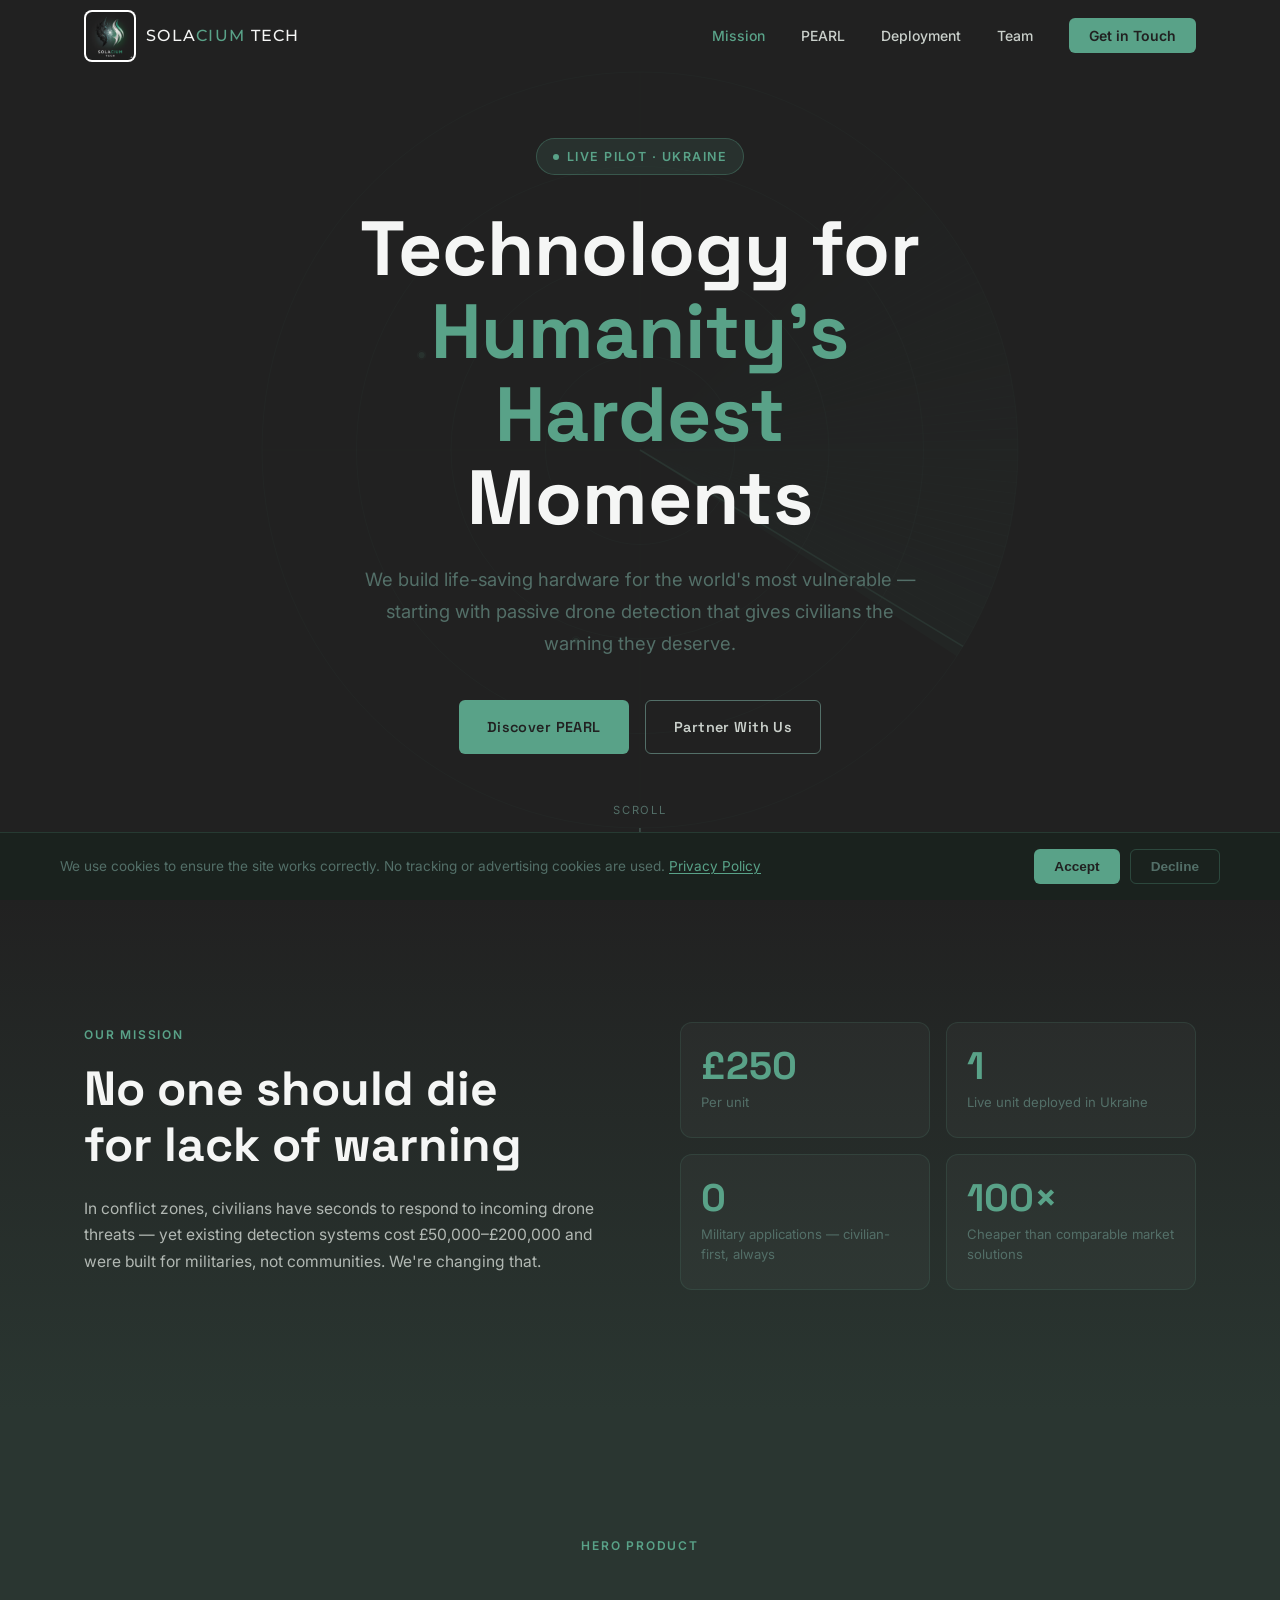
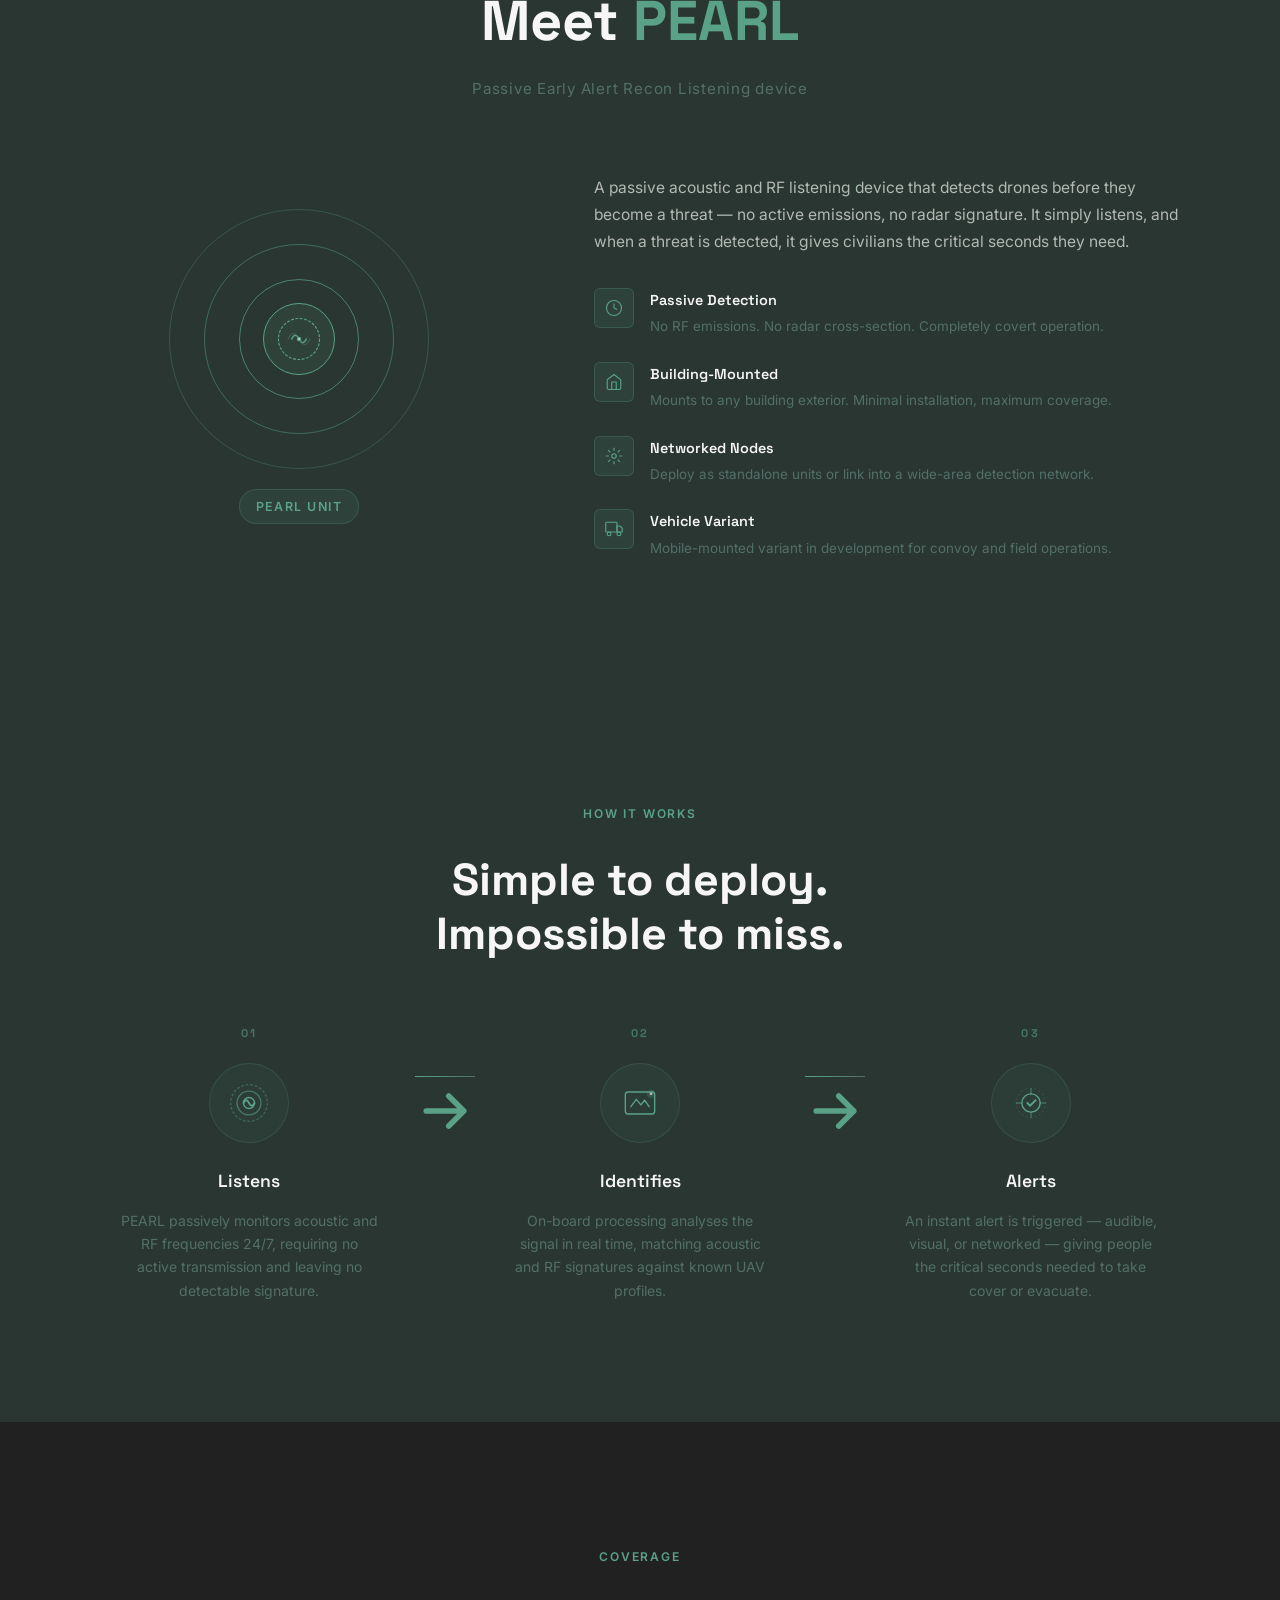
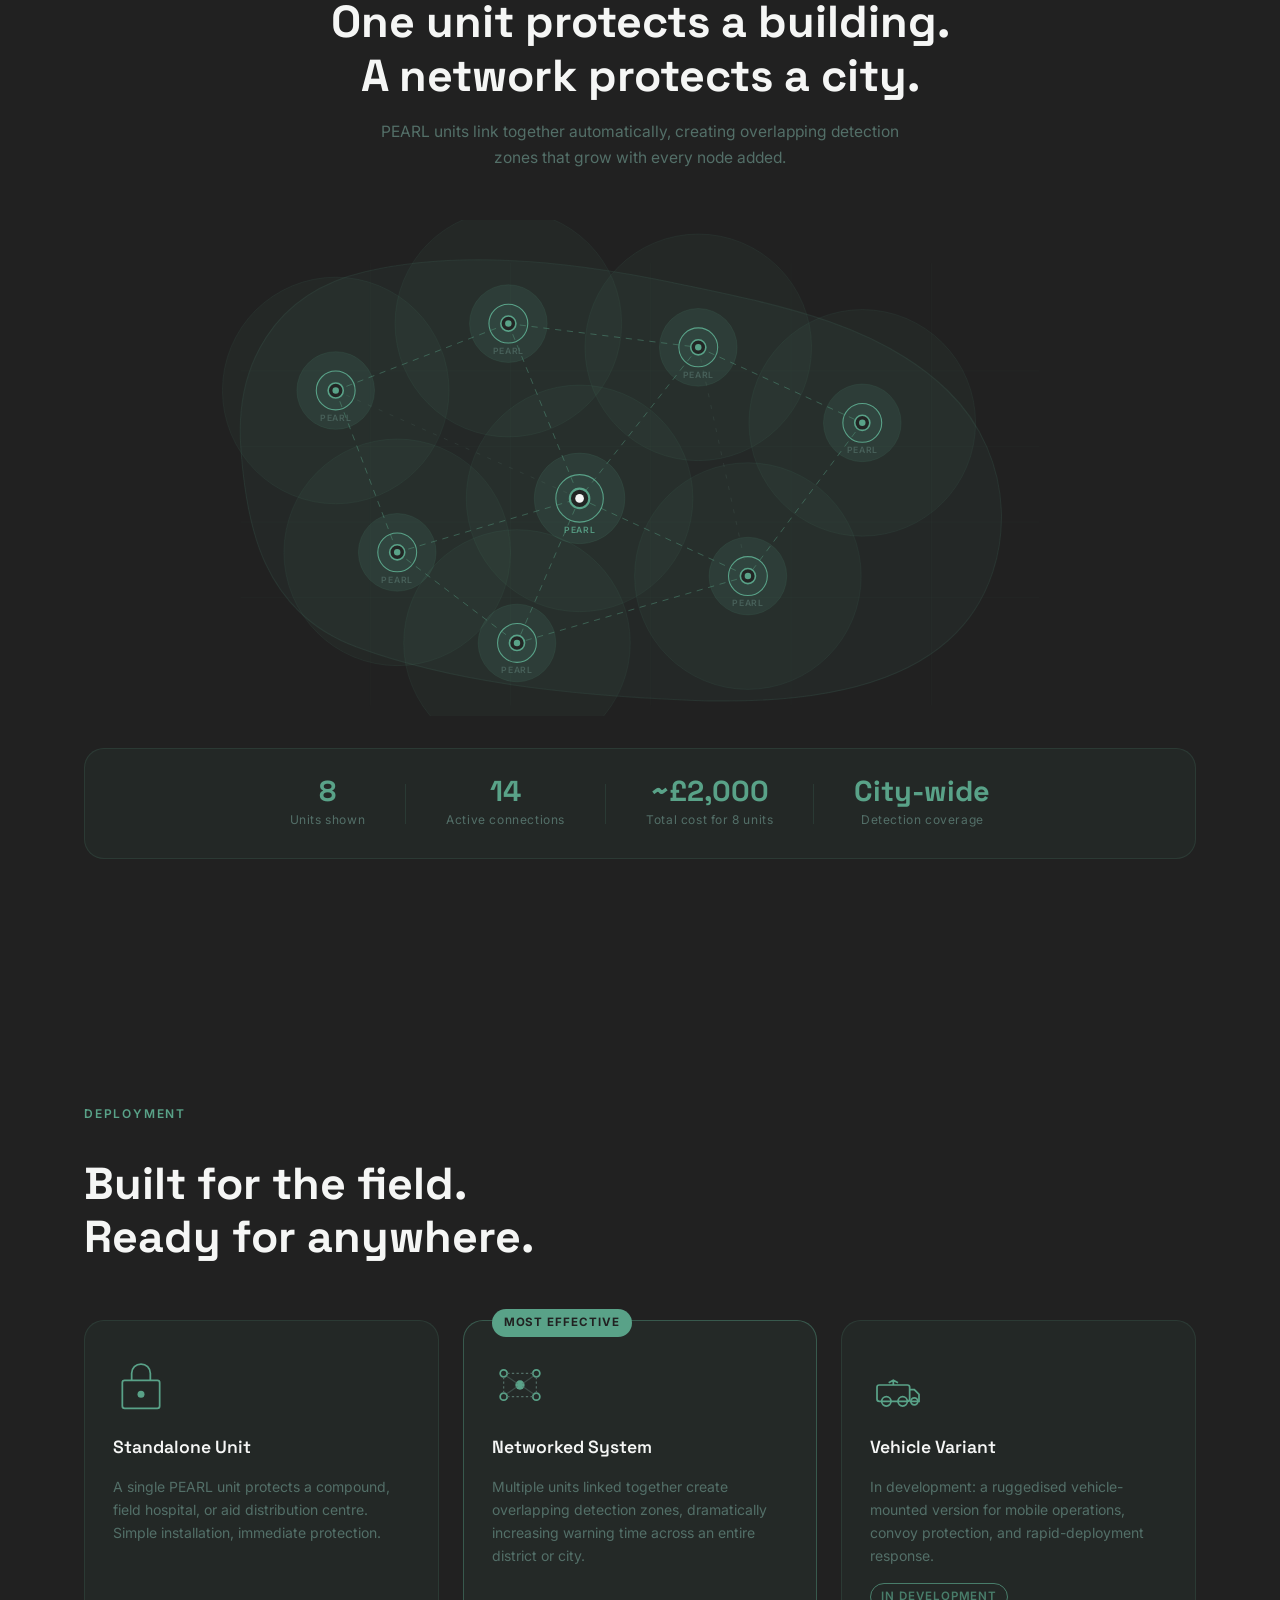
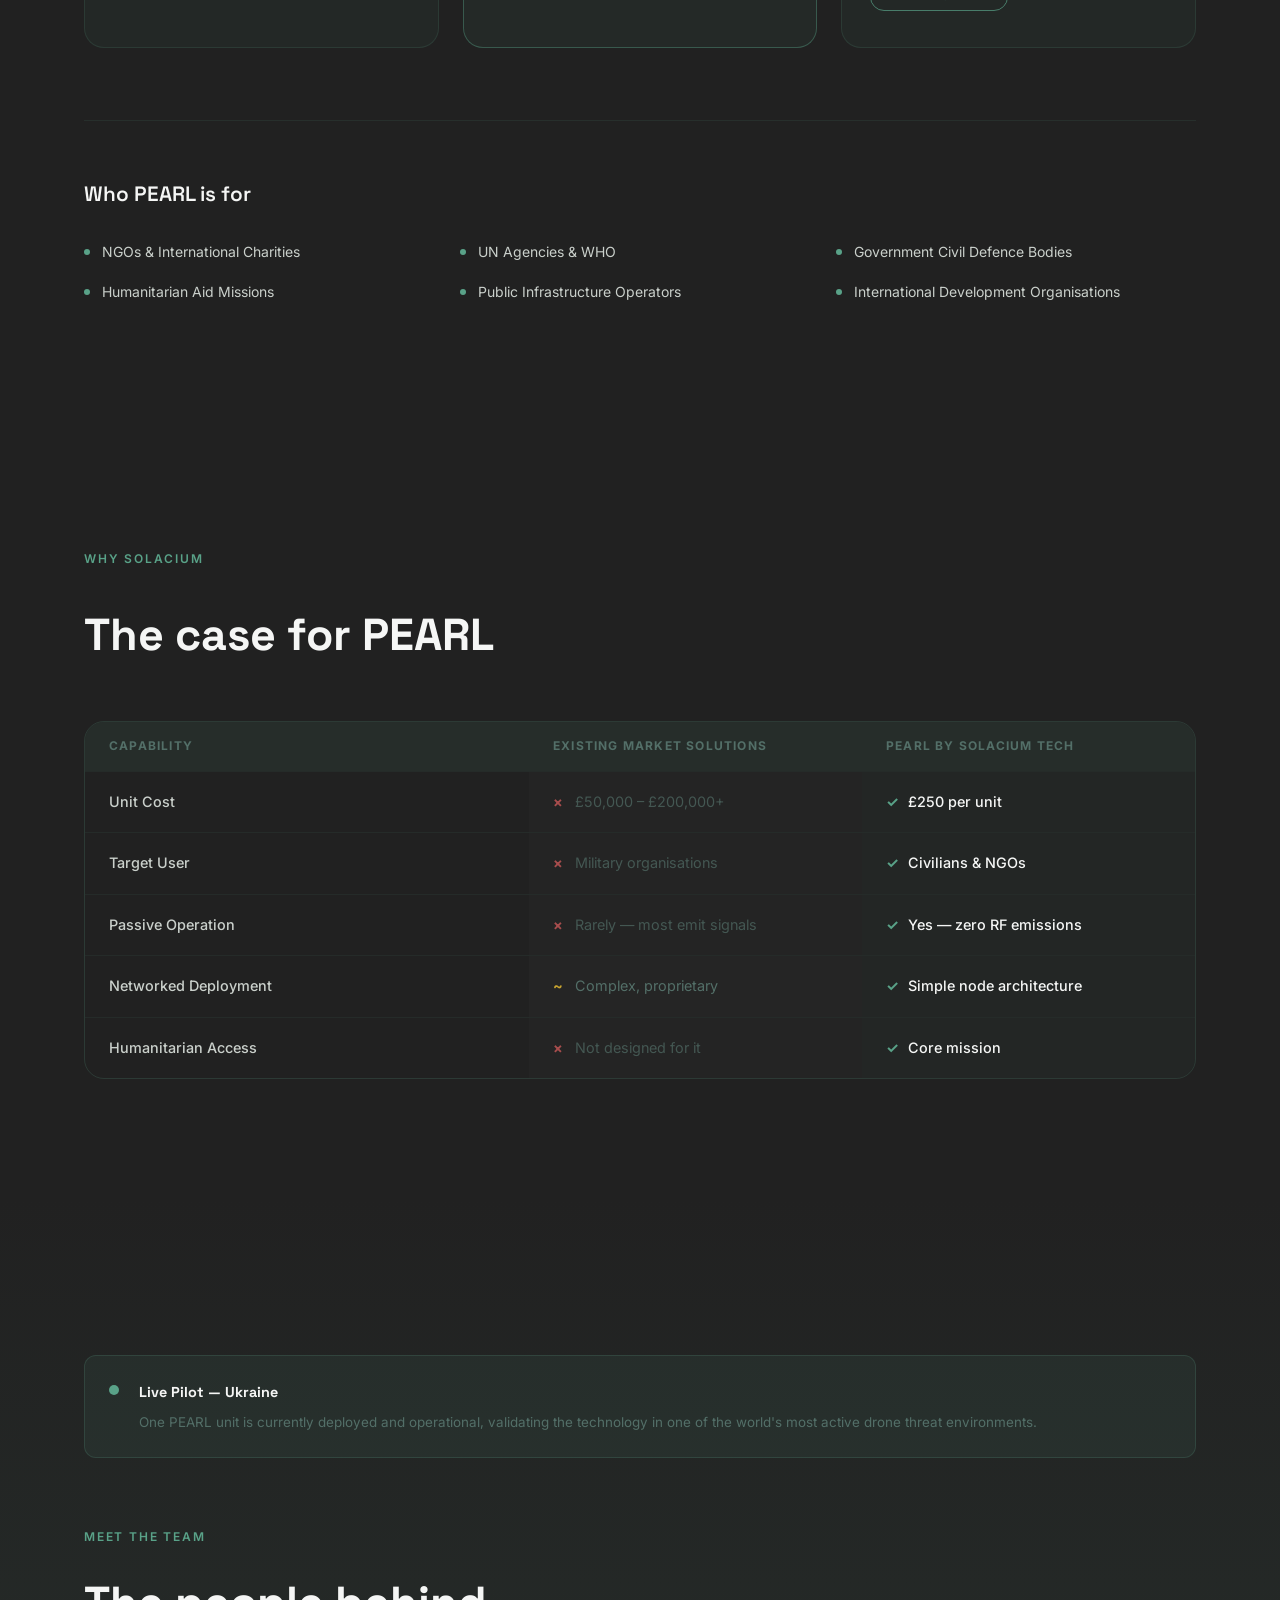
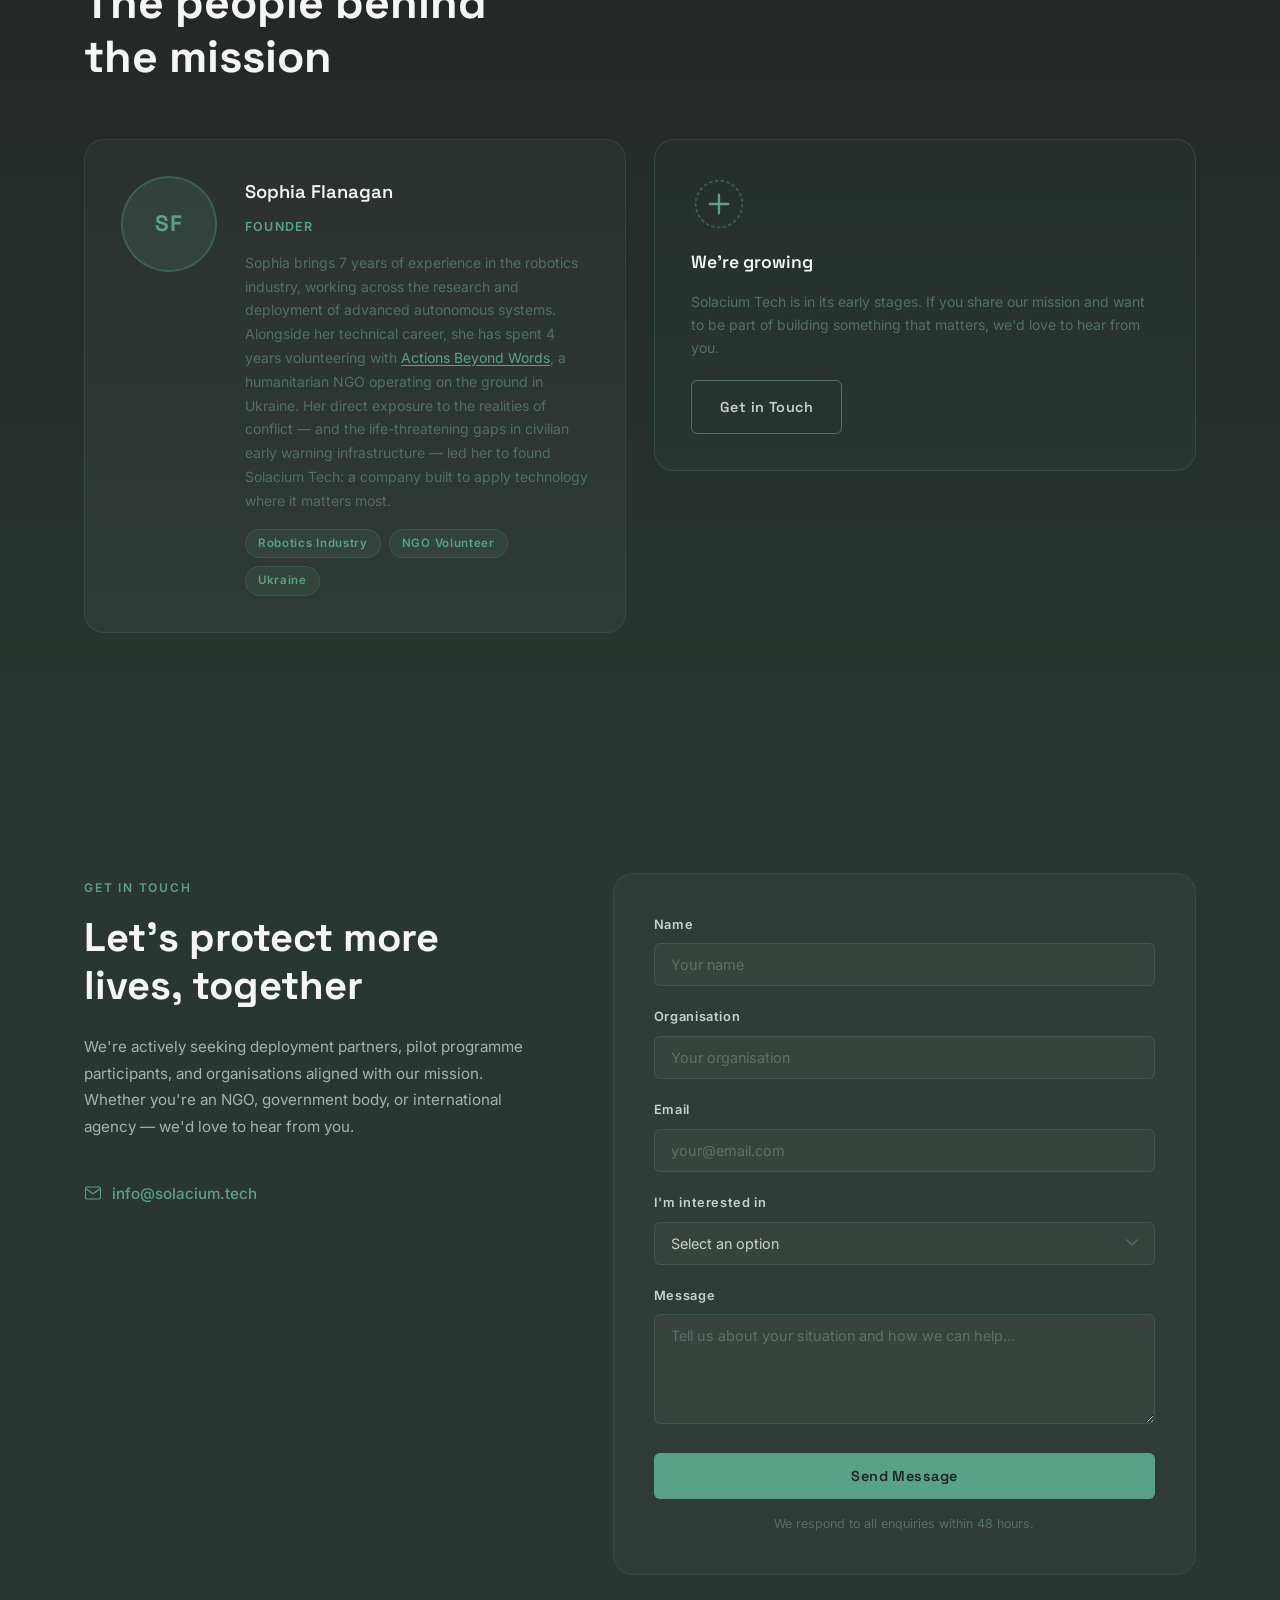
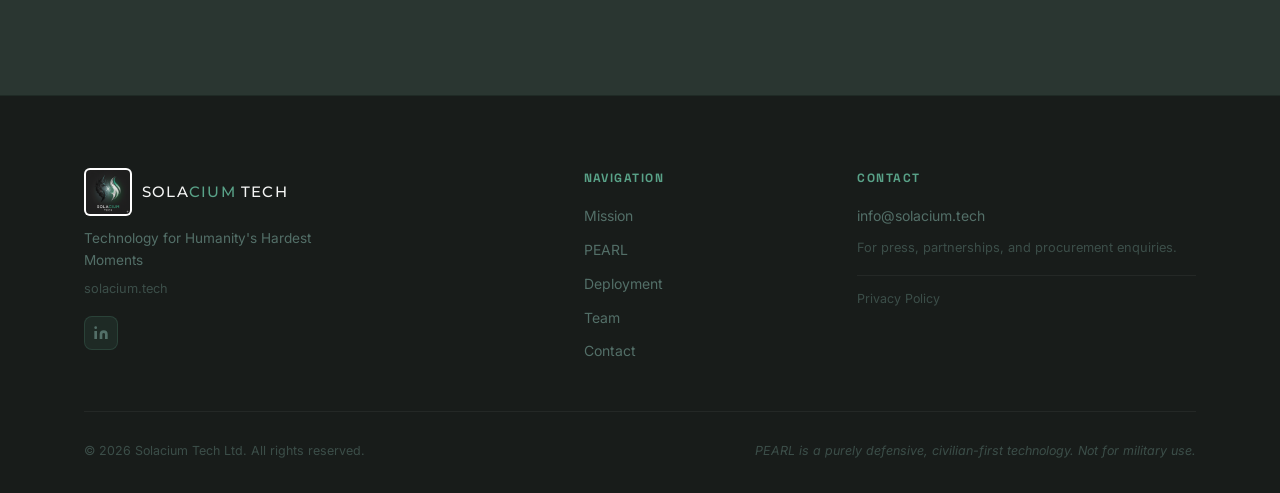
==== commit 86b1521a: "content: update unit price to £250 throughout https://claude.ai/code/session_01ER9FsayrRywsLAi6vugvZ" ====
--- a/index.html
+++ b/index.html
@@ -112,8 +112,8 @@
         </div>
         <div class="mission-stats">
           <div class="stat-card reveal">
-            <div class="stat-number">£90</div>
-            <div class="stat-label">Cost per unit to manufacture</div>
+            <div class="stat-number">£250</div>
+            <div class="stat-label">Per unit</div>
           </div>
           <div class="stat-card reveal">
             <div class="stat-number">1</div>
@@ -434,8 +434,8 @@
         </div>
         <div class="nstat-divider"></div>
         <div class="nstat">
-          <span class="nstat-num">~£720</span>
-          <span class="nstat-label">Total hardware cost</span>
+          <span class="nstat-num">~£2,000</span>
+          <span class="nstat-label">Total cost for 8 units</span>
         </div>
         <div class="nstat-divider"></div>
         <div class="nstat">
@@ -529,7 +529,7 @@
         <div class="comparison-row">
           <div>Unit Cost</div>
           <div class="col-them neg">£50,000 – £200,000+</div>
-          <div class="col-us pos">£90 to manufacture</div>
+          <div class="col-us pos">£250 per unit</div>
         </div>
         <div class="comparison-row">
           <div>Target User</div>
